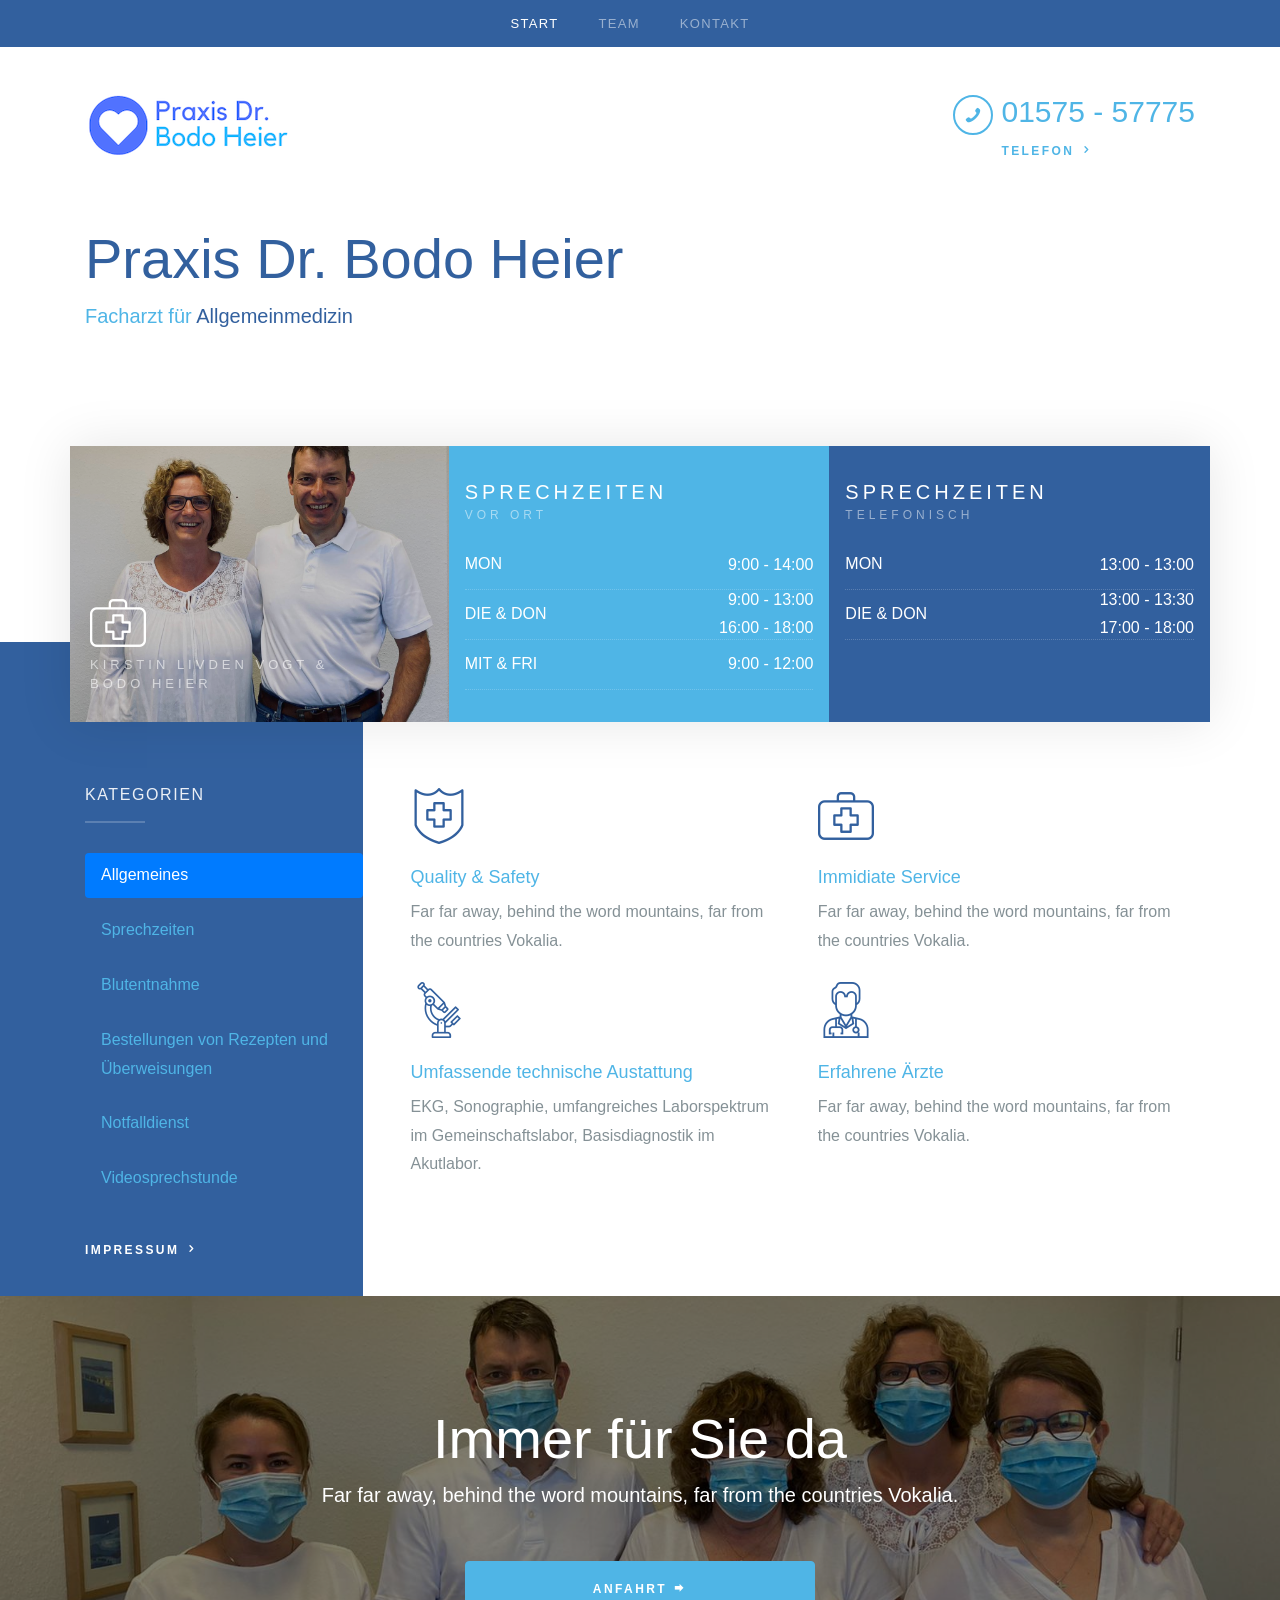
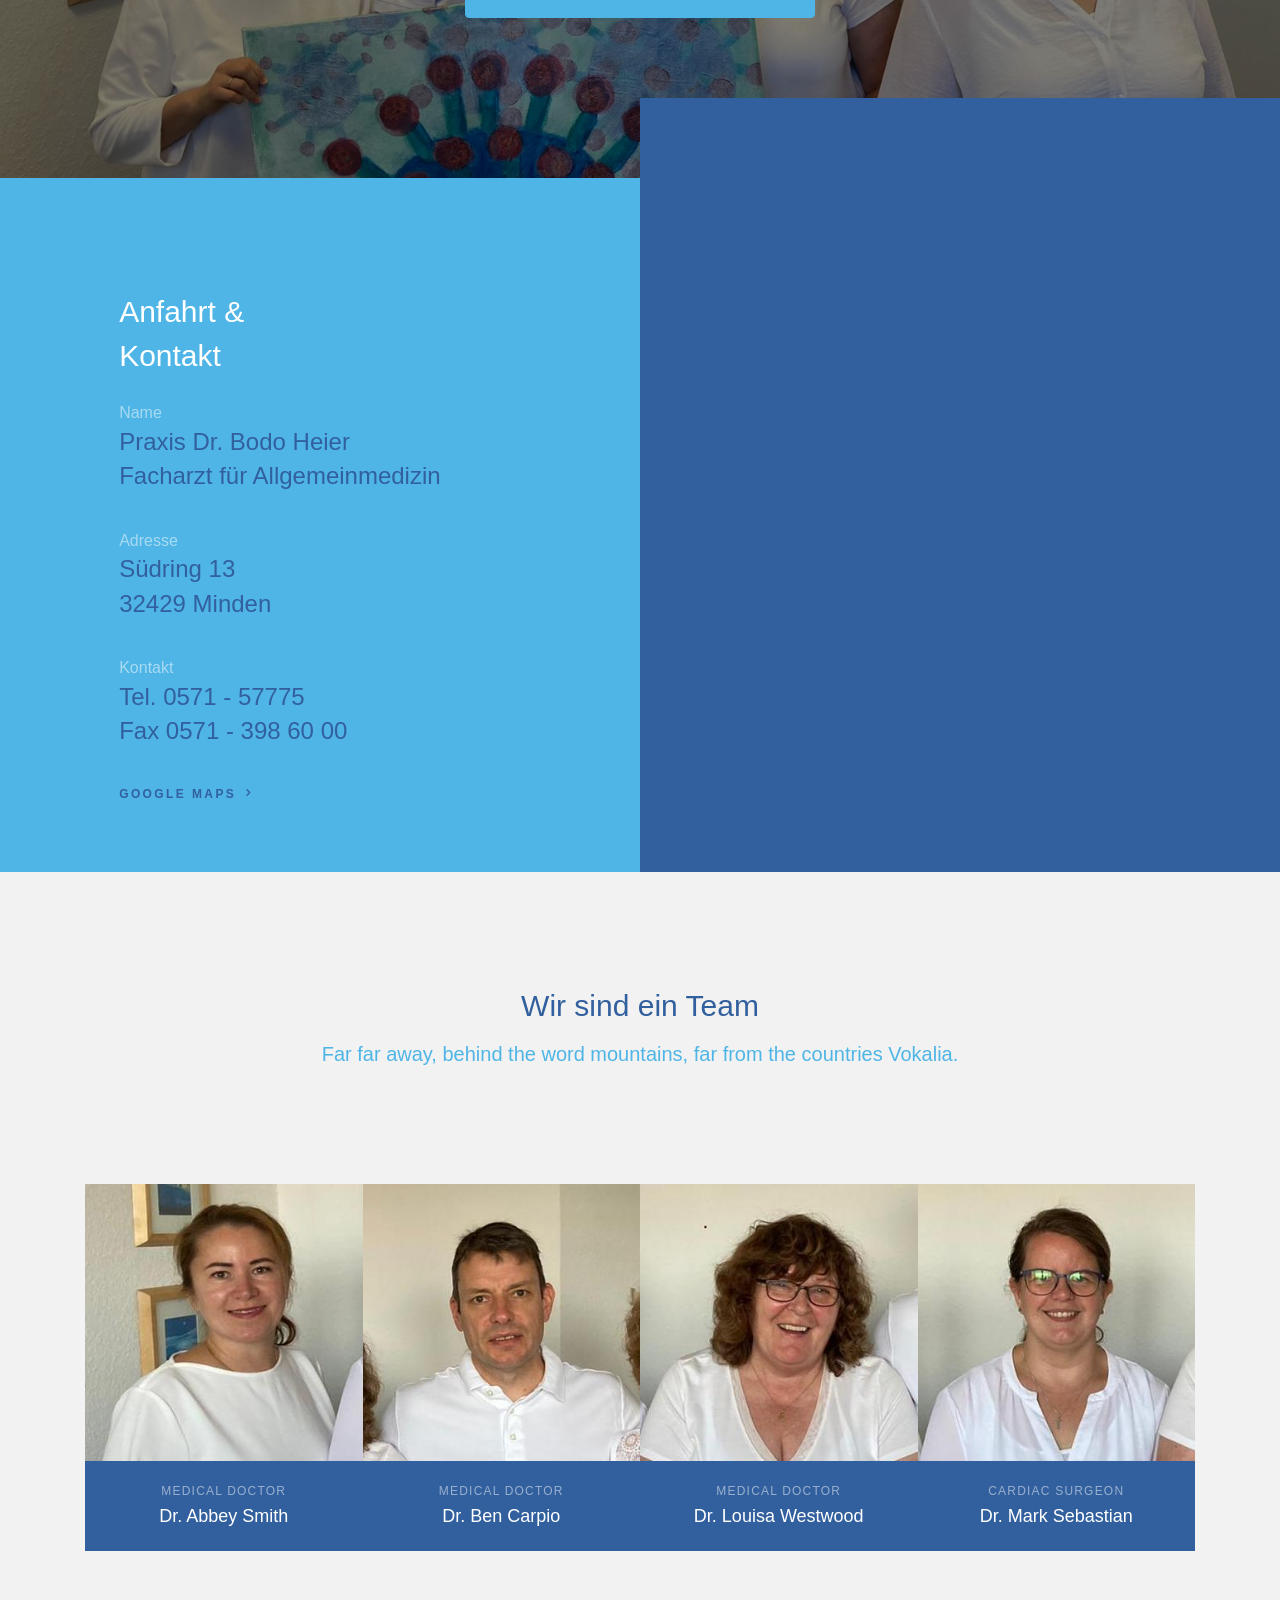
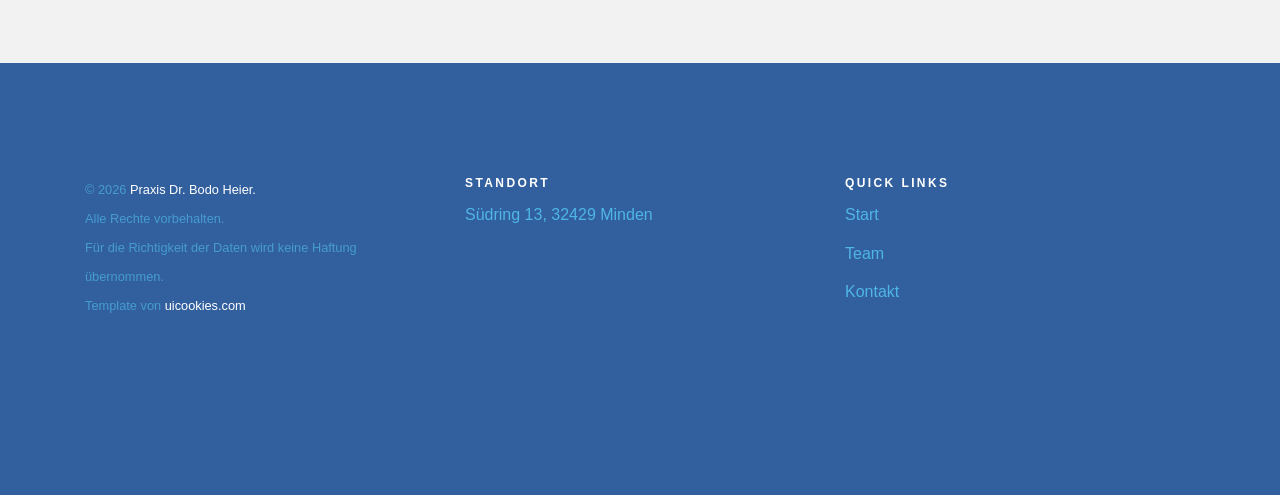
==== index.html @ 4fc1a625 "Initial Commit still not perfect but working on it ;)" ====
<!DOCTYPE html>
<html lang="en">

<head>
	<title>Praxis Dr. Heier</title>
	<meta charset="utf-8">
	<meta name="viewport" content="width=device-width, initial-scale=1, shrink-to-fit=no">
	<meta name="description" content="Free HTML5 Website Template by uicookies.com" />
	<meta name="keywords"
		content="free bootstrap 4, free bootstrap 4 template, free website templates, free html5, free template, free website template, html5, css3, mobile first, responsive" />
	<meta name="author" content="uicookies.com" />

	<link href="https://fonts.googleapis.com/css?family=Work+Sans" rel="stylesheet">

	<link rel="stylesheet" href="css/bootstrap.min.css">
	<link rel="stylesheet" href="css/open-iconic-bootstrap.min.css">

	<link rel="stylesheet" href="css/owl.carousel.min.css">
	<link rel="stylesheet" href="css/owl.theme.default.min.css">

	<link rel="stylesheet" href="css/icomoon.css">
	<link rel="stylesheet" href="css/flaticon.css">
	<link rel="stylesheet" href="css/animate.css">
	<link rel="stylesheet" href="css/bootstrap-datepicker.css">
	<link rel="stylesheet" href="css/style.css">

</head>

<body>
	<div id="news-alert" class="alert alert-warning text-center mb-0" style="display: none;"
							role="alert">
							<strong>Neuigkeiten: </strong>
							<span id="news"></span>
						</div>
	<nav class="navbar navbar-expand-lg navbar-dark bg-dark probootstrap-navbar-dark">
	<div class="container">
			<button class="navbar-toggler" type="button" data-toggle="collapse" data-target="#probootstrap-nav"
				aria-controls="probootstrap-nav" aria-expanded="false" aria-label="Toggle navigation">
				<span class="navbar-toggler-icon"></span>
			</button>

			<div class="collapse navbar-collapse" id="probootstrap-nav">
				<ul class="navbar-nav mx-auto">
					<li class="nav-item active"><a href="#top" class="nav-link pl-0">Start</a></li>
					<li class="nav-item"><a href="#team" class="nav-link">Team</a></li>
					<li class="nav-item"><a href="#anfahrt" class="nav-link">Kontakt</a></li>
				</ul>
			</div>
		</div>
	</nav>
	<!-- END nav -->
	<header role="banner" class="probootstrap-header py-5">
		<div class="container">
			<div class="row">
				<div class="col-md-3 mb-4">
					<a href="index.html" class="mr-auto"><img src="images/logo.png" width="212"
							class="hires" alt="Free Template by uiCookies"></a>
				</div>
				<div class="col-md-9">
					<div class="float-md-right float-none">
						<div class="probootstrap-contact-phone d-flex align-items-top mb-3 float-left">
							<span class="icon mr-2"><i class="icon-phone"></i></span>
							<span class="probootstrap-text"> 01575 - 57775 <small class="d-block"><a href="tel:01575-57775"
										class="arrow-link">Telefon <i
											class="icon-chevron-right"></i></a></small></span>
						</div>
					</div>
				</div>
			</div>
		</div>
	</header>

	<section class="mb-5">
		<div class="container">
			<div class="row">
				<div class="col-md-7 mb-5">
					<h1 class="display-4">Praxis Dr. Bodo Heier</h1>
					<p class="lead text-secondary">Facharzt für <a href="#">Allgemeinmedizin</a></p>
				</div>
			</div>
		</div>
	</section>

	<section class="probootstrap-features-1">
		<div class="container">
			<div class="row">
				<div class="col-md probootstrap-feature-item" style="background-image: url(images/img_1.jpeg);">
					<div class="probootstrap-feature-item-text">
						<span class="icon"><i class="flaticon-first-aid-kit display-4"></i></span>
						<h2><span>Kirstin Livden Vogt & <br> Bodo Heier</span></h2>
					</div>
				</div>
				<div class="col-md probootstrap-opening">
					<h2 class="text-uppercase mb-3">Sprechzeiten<span>Vor Ort</span></h2>
					<ul class="list-unstyled probootstrap-schedule">
						<li>Mon <span>9:00 - 14:00</span></li>
						<li>Die & Don <span class="text-right">9:00 - 13:00<br>16:00 - 18:00</span></li>
						<li>Mit & Fri <span>9:00 - 12:00</span></li>
					</ul>
				</div>
				<div class="col-md probootstrap-opening bg-primary">
					<h2 class="text-uppercase mb-3">Sprechzeiten<span>Telefonisch</span></h2>
					<ul class="list-unstyled probootstrap-schedule">
						<li>Mon <span>13:00 - 13:00</span></li>
						<li>Die & Don <span>13:00 - 13:30<br>17:00 - 18:00</span></li>
					</ul>
				</div>
			</div>
		</div>
	</section>

	<section class="probootstrap-services">
		<div class="container">
			<div class="row no-gutters">
				<div class="col-md-3 probootstrap-aside-stretch-left">
					<div class="mb-3 nav nav-pills" id="nav-tab" role="tablist">
						<h2 class="h6">Kategorien</h2>
						<ul class="list-unstyled probootstrap-light mb-4">
							<li class="nav-item"><a class="nav-link active" id="allgemeines-tab" data-toggle="tab"
									href="#allgemeines" role="tab" aria-controls="allgemeines"
									aria-selected="true">Allgemeines</a></li>
							<li class="nav-item"><a class="nav-link" id="sprechzeiten-tab" data-toggle="tab"
									href="#sprechzeiten" role="tab" aria-controls="sprechzeiten"
									aria-selected="false">Sprechzeiten</a></li>
							<li class="nav-item"><a class="nav-link" id="blutentnahme-tab" data-toggle="tab"
									href="#blutentnahme" role="tab" aria-controls="blutentnahme"
									aria-selected="false">Blutentnahme</a></li>
							<li class="nav-item"><a class="nav-link" id="bestellungen-tab" data-toggle="tab"
									href="#bestellungen" role="tab" aria-controls="bestellungen"
									aria-selected="false">Bestellungen von Rezepten und
									Überweisungen</a></li>
							<li class="nav-item"><a class="nav-link" id="notfalldienst-tab" data-toggle="tab"
									href="#notfalldienst" role="tab" aria-controls="notfalldienst"
									aria-selected="false">Notfalldienst</a></li>
							<li class="nav-item"><a class="nav-link" id="videosprechstunde-tab" data-toggle="tab"
									href="#videosprechstunde" role="tab" aria-controls="videosprechstunde"
									aria-selected="false">Videosprechstunde</a></li>
						</ul>
						<p><a id="impressum-tab" data-toggle="tab" href="#impressum" role="tab"
								aria-controls="impressum" aria-selected="false" class="arrow-link text-white">Impressum
								<i class="icon-chevron-right"></i></a></p>
					</div>
				</div>
				<div class="col-md-9 pl-md-5 pl-0" class="tab-content" id="nav-tabContent">
					<div class="tab-pane fade show active" id="allgemeines" role="tabpanel"
						aria-labelledby="allgemeines-tab">


						<div class="row mb-5">

							<div class="col-lg-6 col-md-6">
								<div class="media d-block mb-4 text-left probootstrap-media">
									<div class="probootstrap-icon mb-3"><span
											class="flaticon-shield-with-cross display-4"></span></div>
									<div class="media-body">
										<h3 class="h5 mt-0 text-secondary">Quality &amp; Safety</h3>
										<p>Far far away, behind the word mountains, far from the countries Vokalia.</p>
									</div>
								</div>
							</div>
							<div class="col-lg-6 col-md-6">
								<div class="media d-block mb-4 text-left probootstrap-media">
									<div class="probootstrap-icon mb-3"><span
											class="flaticon-first-aid-kit display-4"></span></div>
									<div class="media-body">
										<h3 class="h5 mt-0 text-secondary">Immidiate Service</h3>
										<p>Far far away, behind the word mountains, far from the countries Vokalia.</p>
									</div>
								</div>
							</div>

							<div class="col-lg-6 col-md-6">
								<div class="media d-block mb-4 text-left probootstrap-media">
									<div class="probootstrap-icon mb-3"><span
											class="flaticon-microscope display-4"></span></div>
									<div class="media-body">
										<h3 class="h5 mt-0 text-secondary">Umfassende technische Austattung</h3>
										<p>
											EKG, Sonographie, umfangreiches Laborspektrum im Gemeinschaftslabor,
											Basisdiagnostik im Akutlabor.</p>
									</div>
								</div>
							</div>
							<div class="col-lg-6 col-md-6">
								<div class="media d-block mb-4 text-left probootstrap-media">
									<div class="probootstrap-icon mb-3"><span class="flaticon-doctor display-4"></span>
									</div>
									<div class="media-body">
										<h3 class="h5 mt-0 text-secondary">Erfahrene Ärzte</h3>
										<p>Far far away, behind the word mountains, far from the countries Vokalia.</p>
									</div>
								</div>
							</div>
						</div>
					</div>
					<div class="tab-pane fade" id="sprechzeiten" role="tabpanel" aria-labelledby="sprechzeiten-tab">
						<div class="row mb-5">
							<div class="col-12">
								<h2>Sprechzeiten</h2>
								<p>Wir sind bemüht, die Wartezeiten möglichst gering zu halten und brauchen dabei Ihre
									Mithilfe.
									Bitte lassen Sie sich möglichst immer einen Termin geben. Wir bemühen uns, je nach
									Dringlichkeit,
									innerhalb von 2 Wochen einen Termin zu ermöglichen.
								</p>
								<p>
									Montag Nachmittag ist <b> keine </b> Sprechstunde. Nur in <b> dringenden Notfällen
									</b> sind wir bis 18:00
									Uhr unter Tel. 0170-98 34 291 zu erreichen. <br>

									Dienstag und Donnerstag von 13.30-16:00 Mittagspause. Nur in <b> dringenden
										Notfällen </b> sind wir unter
									Tel. 0170-98 34 291 zu erreichen.

								</p>
								<h3>Telefonische Sprechzeiten</h3>
								<p>
									In diesen Zeiten steht Dr. Heier Ihnen für ein kurzes Telefonat zur Verfügung.
								</p>
								<table class="table table-borderless table-responsive">
									<thead>
										<tr>
											<th scope="col" class="border-right d-none d-md-table-cell">Zeiten</th>
											<th scope="col">Montag</th>
											<th scope="col">Dienstag</th>
											<th scope="col">Mittwoch</th>
											<th scope="col">Donnerstag</th>
											<th scope="col">Freitag</th>
										</tr>
									</thead>
									<tbody>
										<tr>
											<th scope="row" class="border-right d-none d-md-table-cell">Mittag</th>
											<td>13:00 – 13:30</td>
											<td>13:00 – 13:30</td>
											<td> – </td>
											<td>13:00 – 13:30</td>
											<td> – </td>
										</tr>
										<tr>
											<th scope="row" class="border-right d-none d-md-table-cell">Abend</th>
											<td> – </td>
											<td>17:00 – 18:00</td>
											<td> – </td>
											<td>17:00 – 18:00</td>
											<td> – </td>
										</tr>
									</tbody>
								</table>
							</div>

						</div>
					</div>

					<div class="tab-pane fade" id="blutentnahme" role="tabpanel" aria-labelledby="blutentnahme-tab">
						<div class="row mb-5">
							<div class="col-12">
								<h2>Blutentnahme</h2>
								<p>Blutentnahmezeiten sind täglich von 7:30 bis 8:30 Uhr.
									<br> <br>
									Abfrage von Laborergebnissen: Montag, Dienstag und Donnerstag zwischen 13:00 und
									13:30 Uhr.

								</p>

							</div>

						</div>
					</div>

					<div class="tab-pane fade" id="bestellungen" role="tabpanel" aria-labelledby="bestellungen-tab">
						<div class="row mb-5">
							<div class="col-12">
								<h2>Bestellungen von Rezepten und Überweisungen</h2>
								<p>Rezepte und Überweisungen bitte zwischen 8:30 und 11:00 Uhr bestellen. <br> <br>
									Abholung
									von Bestellungen täglich von 11:00 bis 13:00 Uhr, Dienstags und Donnerstags
									zusätzlich von 16:00 bis 18:00 Uhr.
								</p>
							</div>

						</div>
					</div>

					<div class="tab-pane fade" id="notfalldienst" role="tabpanel" aria-labelledby="notfalldienst-tab">
						<div class="row mb-5">
							<div class="col-12">
								<h2>Notfalldienst</h2>

								<table class="table table-borderless col-12 mx-auto">
									<tbody class="text-left text-muted">
										<tr>
											<td class="text-right">Montag</td>
											<td class="border-left">ab 18.00 Uhr bis Dienstag 8.00 Uhr</td>
										</tr>
										<tr>
											<td class="text-right">Dienstag</td>
											<td class="border-left">ab 18.00 Uhr bis Mittwoch 8.00 Uhr</td>
										</tr>
										<tr>
											<td class="text-right">Mittwoch</td>
											<td class="border-left">ab 13.00 Uhr bis Donnerstag 8.00 Uhr</td>
										</tr>
										<tr>
											<td class="text-right">Donnerstag</td>
											<td class="border-left">ab 18.00 Uhr bis Freitag 8.00 Uhr</td>
										</tr>
										<tr>
											<td class="text-right">Freitag</td>
											<td class="border-left">ab 13.00 Uhr bis Montag 8.00 Uhr</td>
										</tr>
									</tbody>
								</table>
								<p>

									<b>Wenden sie sich bitte in Notfällen an den ärztlichen Notfalldienst unter der
										Nummer:
										<br>
										116 117
									</b>
								</p>
								<h3>Kassenärztlicher Notfalldienst</h3>
								<p>
									Johannes-Wesling-Klinikum <br>
									Mo, Di, Do von 18.00 bis 22.00 Uhr <br>
									Mi, Fr von 13.00 bis 22.00 Uhr <br>
									Sa, So und an Feiertagen von 08.00 bis 22.00 Uhr <br>
									Hausbesuche unter Tel. 116 117

								</p>
							</div>

						</div>
					</div>

					<div class="tab-pane fade" id="videosprechstunde" role="tabpanel"
						aria-labelledby="videosprechstunde-tab">
						<div class="row mb-5">
							<div class="col-12">
								<h2>Videosprechstunde</h2>
								<p>Wir bieten für unsere Patienten eine Videosprechstunde. Bitte sprechen sie uns dazu
									bei Interesse an.
								</p>
							</div>

						</div>
					</div>

					<div class="tab-pane fade" id="impressum" role="tabpanel" aria-labelledby="impressum-tab">
						<div class="row mb-5">
							<div class="col-12">
								<h2>Videosprechstunde</h2>
								<p>
									<p
										style='margin-right:0in;margin-left:0in;font-size:16px;font-family:"Times New Roman",serif;margin:0in;'>
										<strong><u><span
													style='font-size:15px;font-family:"Arial",sans-serif;color:black;'>Impressum</span></u></strong>
									</p>
									<p
										style='margin-right:0in;margin-left:0in;font-size:16px;font-family:"Times New Roman",serif;margin:0in;background:white;'>
										<span style='font-size:15px;font-family:"Arial",sans-serif;color:black;'><br>
											<strong><span style='font-family:"Arial",sans-serif;'>Inhaltlich
													verantwortlich gem&auml;&szlig; &sect;6 MDStV:</span></strong><br>
											Dr. med. Bodo Heier <br> S&uuml;dring 13<br> 32429 Minden<br> <img
												src="[data-uri]"
												alt="image" width="8"><br> <strong><span
													style='font-family:"Arial",sans-serif;'>Zust&auml;ndige
													Kammer:</span></strong><br> &Auml;rztekammer Nordrhein<br> <img
												src="[data-uri]"
												alt="image" width="8"><strong><br>&nbsp;</strong><img
												src="[data-uri]"
												alt="image" width="8"><br> <strong><span
													style='font-family:"Arial",sans-serif;'>Berufsrechtliche
													Regelungen:</span></strong><br> <a
												href="http://www.aekno.de/page.asp?pageID=57"
												target="_blank"><strong><span
														style="color:#4C3C2D;">Berufsordnung</span></strong></a><br>
											<strong>Haftungsausschluss</strong></span>
									</p>
									<p
										style='margin-right:0in;margin-left:0in;font-size:16px;font-family:"Times New Roman",serif;margin:0in;background:white;'>
										<span
											style='font-size:15px;font-family:"Arial",sans-serif;color:black;'>&nbsp;</span>
									</p>
									<p
										style='margin-right:0in;margin-left:0in;font-size:16px;font-family:"Times New Roman",serif;margin:0in;background:white;'>
										<strong><span
												style='font-size:15px;font-family:"Arial",sans-serif;color:black;'>Inhalt
												des Onlineangebotes</span></strong><strong><span
												style='font-size:15px;font-family:"Arial",sans-serif;color:black;'><br>&nbsp;</span></strong><span
											style='font-size:15px;font-family:"Arial",sans-serif;color:black;'>Die
											Facharztpraxis Dr. med. Bodo Heier &uuml;bernimmt keinerlei Gew&auml;hr
											f&uuml;r die Aktualit&auml;t, Richtigkeit, Vollst&auml;ndigkeit oder
											Qualit&auml;t der bereitgestellten Informationen. Haftungsanspr&uuml;che
											gegen die Praxis Dr. Heier, die sich auf Sch&auml;den materieller oder
											ideeller Art beziehen, welche durch die Nutzung oder Nichtnutzung der
											dargebotenen Informationen bzw. durch die Nutzung fehlerhafter oder
											unvollst&auml;ndiger Informationen verursacht wurde, sind grunds&auml;tzlich
											ausgeschlossen.</span></p>
									<p
										style='margin-right:0in;margin-left:0in;font-size:16px;font-family:"Times New Roman",serif;margin:0in;background:white;'>
										<strong><span
												style='font-size:15px;font-family:"Arial",sans-serif;color:black;'>Verweise
												und Links</span></strong><span
											style='font-size:15px;font-family:"Arial",sans-serif;color:black;'><br>&nbsp;Sofern auf Verweisziele
											(&quot;Links&quot;) direkt oder indirekt verwiesen wird, die au&szlig;erhalb
											des Verantwortungsbereiches der Praxis Dr. Heier liegen, haftet die Praxis
											Dr. Heier nur dann, wenn sie von den Inhalten Kenntnis hat und es technisch
											m&ouml;glich oder zumutbar w&auml;re, die Nutzung im Falle rechtswidriger
											Inhalte zu verhindern. F&uuml;r dar&uuml;ber hinausgehende Inhalte und
											insbesondere f&uuml;r Sch&auml;den, die aus der Nutzung oder Nichtnutzung
											der so dargebotenen Informationen entstehen, haftet allein der Anbieter
											dieser Seiten, nicht derjenige, der &uuml;ber Links auf die jeweilige
											Ver&ouml;ffentlichung lediglich verweist.</span></p>
									<p
										style='margin-right:0in;margin-left:0in;font-size:16px;font-family:"Times New Roman",serif;margin:0in;background:white;'>
										<strong><span
												style='font-size:15px;font-family:"Arial",sans-serif;color:black;'>Urheberrecht
												und Recht am eigenen Bild</span></strong><span
											style='font-size:15px;font-family:"Arial",sans-serif;color:black;'><br>&nbsp;Die Praxis Dr. Heier ist bestrebt, in
											allen Publikationen die Urheberrechte der verwendeten Grafiken und Texte zu
											beachten, von Praxis Dr. Heier selbst erstellte Grafiken und Texte zu nutzen
											oder auf lizenzfreie Grafiken und Texte zur&uuml;ckzugreifen. Das Copyright
											f&uuml;r ver&ouml;ffentlichte, von uns selbst erstellte Objekte bleibt
											allein beim Autor der Seiten. Eine Vervielf&auml;ltigung oder Verwendung
											solcher Grafiken oder Texte in anderen elektronischen oder gedruckten
											Publikationen ist ohne unsere ausdr&uuml;ckliche Zustimmung nicht
											gestattet.</span></p>
									<p
										style='margin-right:0in;margin-left:0in;font-size:16px;font-family:"Times New Roman",serif;margin:0in;background:white;'>
										<strong><span
												style='font-size:15px;font-family:"Arial",sans-serif;color:black;'>Rechtswirksamkeit
												des Haftungsausschlusses</span></strong><span
											style='font-size:15px;font-family:"Arial",sans-serif;color:black;'><br> <img
												src="[data-uri]"
												alt="image" width="8"><br>&nbsp;Dieser Haftungsausschluss ist als Teil
											des Internetangebotes zu betrachten, von dem aus auf diese Seite verwiesen
											wurde. Sofern Teile oder einzelne Formulierungen dieses Textes der geltenden
											Rechtslage nicht, nicht mehr oder nicht vollst&auml;ndig entsprechen
											sollten, bleiben die &uuml;brigen Teile des Dokumentes in ihrem Inhalt und
											ihrer G&uuml;ltigkeit davon unber&uuml;hrt.</span></p>
									<p
										style='margin-right:0in;margin-left:0in;font-size:16px;font-family:"Times New Roman",serif;margin:0in;background:white;'>
										<strong><span
												style='font-size:15px;font-family:"Arial",sans-serif;color:black;'>Datenschutz</span></strong><span
											style='font-size:15px;font-family:"Arial",sans-serif;color:black;'><br> <img
												src="[data-uri]"
												alt="image" width="8"><br>&nbsp;Sofern innerhalb des Internetangebotes
											die M&ouml;glichkeit zur Eingabe pers&ouml;nlicher oder gesch&auml;ftlicher
											Daten besteht, so erfolgt die Preisgabe dieser Daten seitens des Nutzers auf
											ausdr&uuml;cklich freiwilliger Basis.</span></p>
									<p
										style='margin-right:0in;margin-left:0in;font-size:16px;font-family:"Times New Roman",serif;margin:0in;background:white;'>
										<span
											style='font-size:15px;font-family:"Arial",sans-serif;color:black;'>&nbsp;</span>
									</p>
									<p
										style='margin-right:0in;margin-left:0in;font-size:16px;font-family:"Times New Roman",serif;margin:0in;background:white;'>
										<span
											style='font-size:15px;font-family:"Arial",sans-serif;color:black;'>&nbsp;</span>
									</p>
									<p
										style='margin-right:0in;margin-left:0in;font-size:16px;font-family:"Times New Roman",serif;margin:0in;background:white;'>
										<strong><u><span
													style='font-family:"Arial",sans-serif;color:black;'>Datenschutz</span></u></strong>
									</p>
									<p
										style='margin-right:0in;margin-left:0in;font-size:16px;font-family:"Times New Roman",serif;margin:0in;background:white;'>
										<span style='font-size:15px;font-family:"Arial",sans-serif;color:black;'>Hier
											m&uuml;sste noch ein ausf&uuml;hrlicher Text zum Datenschutz &ndash; kommt
											noch &hellip;..</span></p>
								</p>
							</div>

						</div>
					</div>
				</div>
			</div>
		</div>
	</section>
	<section class="probootstrap-section overlay bg-image" style="background-image: url(images/bg_1.jpeg)">
		<div class="container">
			<div class="row">
				<div class="col-md-12 text-center">
					<h2 class="text-white display-4">Immer für Sie da</h2>
					<p class="text-white mb-5 lead">Far far away, behind the word mountains, far from the countries
						Vokalia.</p>
					<div class="row justify-content-center mb-5">
						<div class="col-md-4"><a href="#anfahrt" class="btn btn-secondary btn-block">Anfahrt <span
									class="icon-arrow-right"></span></a></div>
					</div>
				</div>
			</div>
		</div>
	</section>



	<section class="probootstrap-blog-appointment" id="anfahrt">
		<div class="container-fluid">
			<div class="row no-gutters">
				<div class="col-md-1">

				</div>
				<div class="col-md-5 pr-md-5 pr-0 pt-md-5 pt-0 pb-md-5 pb-0">
					<h2 class="h1 mb-4 text-white">Anfahrt & <br> Kontakt</h2>
					<ul class="probootstrap-blog-list list-unstyled">
						<li>
							<h2><span class="date">Name</span><a href="#">Praxis Dr. Bodo Heier <br> Facharzt für
									Allgemeinmedizin
									<br><br></a><span class="date">Adresse</span><a href="#">Südring 13 <br> 32429
									Minden
									<br><br></a><span class="date">Kontakt</span><a href="#"> Tel. 0571 - 57775 <br> Fax
									0571 - 398 60
									00</a></h2>
						</li>
					</ul>
					<p><a href="#" class="arrow-link">Google Maps <i class="icon-chevron-right"></i></a></p>
				</div>
				<div class="col-md-6 probootstrap-aside-stretch-right">
					<iframe
						src="https://www.google.com/maps/embed?pb=!1m18!1m12!1m3!1d2441.397034377203!2d8.87120725211597!3d52.27249357966892!2m3!1f0!2f0!3f0!3m2!1i1024!2i768!4f13.1!3m3!1m2!1s0x47ba73913ad44c3b%3A0x1dc1392fa4669295!2sHerr%20Dr.%20med.%20Bodo%20Heier!5e0!3m2!1sde!2sus!4v1610801755433!5m2!1sde!2sus"
						width="100%" height="100%" frameborder="0" style="border:0;" allowfullscreen=""
						aria-hidden="false" tabindex="0"></iframe>
				</div>
			</div>
		</div>
	</section>

	<section class="probootstrap-section bg-light" id="team">
		<div class="container">
			<div class="row mb-5">
				<div class="col-md-12 text-center">
					<h2 class="h1">Wir sind ein Team</h2>
					<p class="lead text-secondary">Far far away, behind the word mountains, far from the countries
						Vokalia.</p>
					<div class="row justify-content-center mb-5">
					</div>
				</div>
			</div>
			<div class="row no-gutters">
				<div class="col-lg-3 col-md-3 col-sm-6 col-6 prbootstrap-team">
					<img src="images/person_1.jpeg" alt="Free Template by uicookies.com" class="img-fluid">
					<div class="probootstrap-person-text">
						<span class="title">Medical Doctor</span>
						<span class="name">Dr. Abbey Smith</span>
					</div>
				</div>
				<div class="col-lg-3 col-md-3 col-sm-6 col-6 prbootstrap-team">
					<img src="images/person_4.jpeg" alt="Free Template by uicookies.com" class="img-fluid">
					<div class="probootstrap-person-text">
						<span class="title">Medical Doctor</span>
						<span class="name">Dr. Ben Carpio</span>
					</div>
				</div>
				<div class="col-lg-3 col-md-3 col-sm-6 col-6 prbootstrap-team">
					<img src="images/person_3.jpeg" alt="Free Template by uicookies.com" class="img-fluid">
					<div class="probootstrap-person-text">
						<span class="title">Medical Doctor</span>
						<span class="name">Dr. Louisa Westwood</span>
					</div>
				</div>
				<div class="col-lg-3 col-md-3 col-sm-6 col-6 prbootstrap-team">
					<img src="images/person_2.jpeg" alt="Free Template by uicookies.com" class="img-fluid">
					<div class="probootstrap-person-text">
						<span class="title">Cardiac Surgeon</span>
						<span class="name">Dr. Mark Sebastian</span>
					</div>
				</div>
			</div>
		</div>
	</section>

	<footer class="probootstrap-footer">
		<div class="container">
			<div class="row mb-5">
				<div class="col-md-4">
					<div class="row probootstrap-copyright">
						<div class="col-md-12">
							<p><small>&copy; <script>
										document.write(new Date().getFullYear())
									</script> <a href="#">Praxis Dr. Bodo Heier.</a> <br> Alle Rechte vorbehalten. <br>
									Für die Richtigkeit der Daten wird keine Haftung übernommen. <br> Template von
									<a href="https://uicookies.com/" target="_blank">uicookies.com</a> </small></p>
						</div>
					</div>
				</div>
				<div class="col-md-4">
					<h3 class="heading">Standort</h3>
					<p class="mb-5">Südring 13, 32429 Minden</p>
				</div>
				<div class="col-md-4">
					<h3 class="heading">Quick Links</h3>
					<ul class="list-unstyled probootstrap-footer-links">
						<li><a href="#top">Start</a></li>
						<li><a href="#team">Team</a></li>
						<li><a href="#anfahrt">Kontakt</a></li>
					</ul>
				</div>
			</div>
			<!-- END row -->

		</div>
	</footer>

	<!-- loader -->
	<div id="probootstrap-loader" class="show fullscreen"><svg class="circular" width="48px" height="48px">
			<circle class="path-bg" cx="24" cy="24" r="22" fill="none" stroke-width="4" stroke="#eeeeee" />
			<circle class="path" cx="24" cy="24" r="22" fill="none" stroke-width="4" stroke-miterlimit="10"
				stroke="#32609e" /></svg></div>


	<script src="js/jquery-3.2.1.min.js"></script>
	<script src="js/popper.min.js"></script>
	<script src="js/bootstrap.min.js"></script>
	<script src="js/owl.carousel.min.js"></script>
	<script src="js/jquery.waypoints.min.js"></script>
	<script src="js/bootstrap-datepicker.js"></script>
	<script src="js/jquery.animateNumber.min.js"></script>

	<script src="js/main.js"></script>

</body>

</html>
---- css/icomoon.css ----
@font-face {
  font-family: 'icomoon';
  src:  url('../fonts/icomoon/icomoon.eot?lir4dr');
  src:  url('../fonts/icomoon/icomoon.eot?lir4dr#iefix') format('embedded-opentype'),
    url('../fonts/icomoon/icomoon.ttf?lir4dr') format('truetype'),
    url('../fonts/icomoon/icomoon.woff?lir4dr') format('woff'),
    url('../fonts/icomoon/icomoon.svg?lir4dr#icomoon') format('svg');
  font-weight: normal;
  font-style: normal;
}

[class^="icon-"], [class*=" icon-"] {
  /* use !important to prevent issues with browser extensions that change fonts */
  font-family: 'icomoon' !important;
  speak: none;
  font-style: normal;
  font-weight: normal;
  font-variant: normal;
  text-transform: none;
  line-height: 1;

  /* Better Font Rendering =========== */
  -webkit-font-smoothing: antialiased;
  -moz-osx-font-smoothing: grayscale;
}

.icon-add-to-list:before {
  content: "\e900";
}
.icon-arrow-bold-down:before {
  content: "\e901";
}
.icon-arrow-bold-left:before {
  content: "\e902";
}
.icon-arrow-bold-right:before {
  content: "\e903";
}
.icon-arrow-bold-up:before {
  content: "\e904";
}
.icon-arrow-down:before {
  content: "\e905";
}
.icon-arrow-left:before {
  content: "\e906";
}
.icon-arrow-long-down:before {
  content: "\e907";
}
.icon-arrow-long-left:before {
  content: "\e908";
}
.icon-arrow-long-right:before {
  content: "\e909";
}
.icon-arrow-long-up:before {
  content: "\e90a";
}
.icon-arrow-right:before {
  content: "\e90b";
}
.icon-arrow-up:before {
  content: "\e90c";
}
.icon-arrow-with-circle-down:before {
  content: "\e90d";
}
.icon-arrow-with-circle-left:before {
  content: "\e90e";
}
.icon-arrow-with-circle-right:before {
  content: "\e90f";
}
.icon-arrow-with-circle-up:before {
  content: "\e910";
}
.icon-bug:before {
  content: "\e911";
}
.icon-chevron-down:before {
  content: "\e912";
}
.icon-chevron-left:before {
  content: "\e913";
}
.icon-chevron-right:before {
  content: "\e914";
}
.icon-chevron-small-down:before {
  content: "\e915";
}
.icon-chevron-small-left:before {
  content: "\e916";
}
.icon-chevron-small-right:before {
  content: "\e917";
}
.icon-chevron-small-up:before {
  content: "\e918";
}
.icon-chevron-thin-down:before {
  content: "\e919";
}
.icon-chevron-thin-left:before {
  content: "\e91a";
}
.icon-chevron-thin-right:before {
  content: "\e91b";
}
.icon-chevron-thin-up:before {
  content: "\e91c";
}
.icon-chevron-up:before {
  content: "\e91d";
}
.icon-chevron-with-circle-down:before {
  content: "\e91e";
}
.icon-chevron-with-circle-left:before {
  content: "\e91f";
}
.icon-chevron-with-circle-right:before {
  content: "\e920";
}
.icon-chevron-with-circle-up:before {
  content: "\e921";
}
.icon-classic-computer:before {
  content: "\e922";
}
.icon-controller-fast-backward:before {
  content: "\e923";
}
.icon-creative-commons-attribution:before {
  content: "\e924";
}
.icon-creative-commons-noderivs:before {
  content: "\e925";
}
.icon-creative-commons-noncommercial-eu:before {
  content: "\e926";
}
.icon-creative-commons-noncommercial-us:before {
  content: "\e927";
}
.icon-creative-commons-public-domain:before {
  content: "\e928";
}
.icon-creative-commons-remix:before {
  content: "\e929";
}
.icon-creative-commons-share:before {
  content: "\e92a";
}
.icon-creative-commons-sharealike:before {
  content: "\e92b";
}
.icon-creative-commons:before {
  content: "\e92c";
}
.icon-crop:before {
  content: "\e92d";
}
.icon-document-landscape:before {
  content: "\e92e";
}
.icon-dot-single:before {
  content: "\e92f";
}
.icon-dots-three-horizontal:before {
  content: "\e930";
}
.icon-dots-three-vertical:before {
  content: "\e931";
}
.icon-dots-two-horizontal:before {
  content: "\e932";
}
.icon-dots-two-vertical:before {
  content: "\e933";
}
.icon-eye-with-line:before {
  content: "\e934";
}
.icon-fingerprint:before {
  content: "\e935";
}
.icon-flower:before {
  content: "\e936";
}
.icon-merge:before {
  content: "\e937";
}
.icon-mouse-pointer:before {
  content: "\e938";
}
.icon-newsletter:before {
  content: "\e939";
}
.icon-notifications-off:before {
  content: "\e93a";
}
.icon-remove-user:before {
  content: "\e93b";
}
.icon-select-arrows:before {
  content: "\e93c";
}
.icon-tablet-mobile-combo:before {
  content: "\e93d";
}
.icon-triangle-down:before {
  content: "\e93e";
}
.icon-triangle-left:before {
  content: "\e93f";
}
.icon-triangle-right:before {
  content: "\e940";
}
.icon-triangle-up:before {
  content: "\e941";
}
.icon-video-camera:before {
  content: "\e942";
}
.icon-warning:before {
  content: "\e943";
}
.icon-add-user:before {
  content: "\e944";
}
.icon-address:before {
  content: "\e945";
}
.icon-adjust:before {
  content: "\e946";
}
.icon-air:before {
  content: "\e947";
}
.icon-aircraft-landing:before {
  content: "\e948";
}
.icon-aircraft-take-off:before {
  content: "\e949";
}
.icon-aircraft:before {
  content: "\e94a";
}
.icon-align-bottom:before {
  content: "\e94b";
}
.icon-align-horizontal-middle:before {
  content: "\e94c";
}
.icon-align-left:before {
  content: "\e94d";
}
.icon-align-right:before {
  content: "\e94e";
}
.icon-align-top:before {
  content: "\e94f";
}
.icon-align-vertical-middle:before {
  content: "\e950";
}
.icon-archive:before {
  content: "\e951";
}
.icon-area-graph:before {
  content: "\e952";
}
.icon-attachment:before {
  content: "\e953";
}
.icon-awareness-ribbon:before {
  content: "\e954";
}
.icon-back-in-time:before {
  content: "\e955";
}
.icon-back:before {
  content: "\e956";
}
.icon-bar-graph:before {
  content: "\e957";
}
.icon-battery:before {
  content: "\e958";
}
.icon-beamed-note:before {
  content: "\e959";
}
.icon-bell:before {
  content: "\e95a";
}
.icon-blackboard:before {
  content: "\e95b";
}
.icon-block:before {
  content: "\e95c";
}
.icon-book:before {
  content: "\e95d";
}
.icon-bookmark:before {
  content: "\e95e";
}
.icon-bookmarks:before {
  content: "\e95f";
}
.icon-bowl:before {
  content: "\e960";
}
.icon-box:before {
  content: "\e961";
}
.icon-briefcase:before {
  content: "\e962";
}
.icon-browser:before {
  content: "\e963";
}
.icon-brush:before {
  content: "\e964";
}
.icon-bucket:before {
  content: "\e965";
}
.icon-cake:before {
  content: "\e966";
}
.icon-calculator:before {
  content: "\e967";
}
.icon-calendar:before {
  content: "\e968";
}
.icon-camera:before {
  content: "\e969";
}
.icon-ccw:before {
  content: "\e96a";
}
.icon-chat:before {
  content: "\e96b";
}
.icon-check:before {
  content: "\e96c";
}
.icon-circle-with-cross:before {
  content: "\e96d";
}
.icon-circle-with-minus:before {
  content: "\e96e";
}
.icon-circle-with-plus:before {
  content: "\e96f";
}
.icon-circle:before {
  content: "\e970";
}
.icon-circular-graph:before {
  content: "\e971";
}
.icon-clapperboard:before {
  content: "\e972";
}
.icon-clipboard:before {
  content: "\e973";
}
.icon-clock:before {
  content: "\e974";
}
.icon-cloud:before {
  content: "\e975";
}
.icon-code:before {
  content: "\e976";
}
.icon-cog:before {
  content: "\e977";
}
.icon-colours:before {
  content: "\e978";
}
.icon-compass:before {
  content: "\e979";
}
.icon-controller-fast-forward:before {
  content: "\e97a";
}
.icon-controller-jump-to-start:before {
  content: "\e97b";
}
.icon-controller-next:before {
  content: "\e97c";
}
.icon-controller-paus:before {
  content: "\e97d";
}
.icon-controller-play:before {
  content: "\e97e";
}
.icon-controller-record:before {
  content: "\e97f";
}
.icon-controller-stop:before {
  content: "\e980";
}
.icon-controller-volume:before {
  content: "\e981";
}
.icon-copy:before {
  content: "\e982";
}
.icon-credit-card:before {
  content: "\e983";
}
.icon-credit:before {
  content: "\e984";
}
.icon-cross:before {
  content: "\e985";
}
.icon-cup:before {
  content: "\e986";
}
.icon-cw:before {
  content: "\e987";
}
.icon-cycle:before {
  content: "\e988";
}
.icon-database:before {
  content: "\e989";
}
.icon-dial-pad:before {
  content: "\e98a";
}
.icon-direction:before {
  content: "\e98b";
}
.icon-document:before {
  content: "\e98c";
}
.icon-documents:before {
  content: "\e98d";
}
.icon-download:before {
  content: "\e98e";
}
.icon-drink:before {
  content: "\e98f";
}
.icon-drive:before {
  content: "\e990";
}
.icon-drop:before {
  content: "\e991";
}
.icon-edit:before {
  content: "\e992";
}
.icon-email:before {
  content: "\e993";
}
.icon-emoji-flirt:before {
  content: "\e994";
}
.icon-emoji-happy:before {
  content: "\e995";
}
.icon-emoji-neutral:before {
  content: "\e996";
}
.icon-emoji-sad:before {
  content: "\e997";
}
.icon-erase:before {
  content: "\e998";
}
.icon-eraser:before {
  content: "\e999";
}
.icon-export:before {
  content: "\e99a";
}
.icon-eye:before {
  content: "\e99b";
}
.icon-feather:before {
  content: "\e99c";
}
.icon-flag:before {
  content: "\e99d";
}
.icon-flash:before {
  content: "\e99e";
}
.icon-flashlight:before {
  content: "\e99f";
}
.icon-flat-brush:before {
  content: "\e9a0";
}
.icon-flow-branch:before {
  content: "\e9a1";
}
.icon-flow-cascade:before {
  content: "\e9a2";
}
.icon-flow-line:before {
  content: "\e9a3";
}
.icon-flow-parallel:before {
  content: "\e9a4";
}
.icon-flow-tree:before {
  content: "\e9a5";
}
.icon-folder-images:before {
  content: "\e9a6";
}
.icon-folder-music:before {
  content: "\e9a7";
}
.icon-folder-video:before {
  content: "\e9a8";
}
.icon-folder:before {
  content: "\e9a9";
}
.icon-forward:before {
  content: "\e9aa";
}
.icon-funnel:before {
  content: "\e9ab";
}
.icon-game-controller:before {
  content: "\e9ac";
}
.icon-gauge:before {
  content: "\e9ad";
}
.icon-globe:before {
  content: "\e9ae";
}
.icon-graduation-cap:before {
  content: "\e9af";
}
.icon-grid:before {
  content: "\e9b0";
}
.icon-hair-cross:before {
  content: "\e9b1";
}
.icon-hand:before {
  content: "\e9b2";
}
.icon-heart-outlined:before {
  content: "\e9b3";
}
.icon-heart:before {
  content: "\e9b4";
}
.icon-help-with-circle:before {
  content: "\e9b5";
}
.icon-help:before {
  content: "\e9b6";
}
.icon-home:before {
  content: "\e9b7";
}
.icon-hour-glass:before {
  content: "\e9b8";
}
.icon-image-inverted:before {
  content: "\e9b9";
}
.icon-image:before {
  content: "\e9ba";
}
.icon-images:before {
  content: "\e9bb";
}
.icon-inbox:before {
  content: "\e9bc";
}
.icon-infinity:before {
  content: "\e9bd";
}
.icon-info-with-circle:before {
  content: "\e9be";
}
.icon-info:before {
  content: "\e9bf";
}
.icon-install:before {
  content: "\e9c0";
}
.icon-key:before {
  content: "\e9c1";
}
.icon-keyboard:before {
  content: "\e9c2";
}
.icon-lab-flask:before {
  content: "\e9c3";
}
.icon-landline:before {
  content: "\e9c4";
}
.icon-language:before {
  content: "\e9c5";
}
.icon-laptop:before {
  content: "\e9c6";
}
.icon-layers:before {
  content: "\e9c7";
}
.icon-leaf:before {
  content: "\e9c8";
}
.icon-level-down:before {
  content: "\e9c9";
}
.icon-level-up:before {
  content: "\e9ca";
}
.icon-lifebuoy:before {
  content: "\e9cb";
}
.icon-light-bulb:before {
  content: "\e9cc";
}
.icon-light-down:before {
  content: "\e9cd";
}
.icon-light-up:before {
  content: "\e9ce";
}
.icon-line-graph:before {
  content: "\e9cf";
}
.icon-link:before {
  content: "\e9d0";
}
.icon-list:before {
  content: "\e9d1";
}
.icon-location-pin:before {
  content: "\e9d2";
}
.icon-location:before {
  content: "\e9d3";
}
.icon-lock-open:before {
  content: "\e9d4";
}
.icon-lock:before {
  content: "\e9d5";
}
.icon-log-out:before {
  content: "\e9d6";
}
.icon-login:before {
  content: "\e9d7";
}
.icon-loop:before {
  content: "\e9d8";
}
.icon-magnet:before {
  content: "\e9d9";
}
.icon-magnifying-glass:before {
  content: "\e9da";
}
.icon-mail:before {
  content: "\e9db";
}
.icon-man:before {
  content: "\e9dc";
}
.icon-map:before {
  content: "\e9dd";
}
.icon-mask:before {
  content: "\e9de";
}
.icon-medal:before {
  content: "\e9df";
}
.icon-megaphone:before {
  content: "\e9e0";
}
.icon-menu:before {
  content: "\e9e1";
}
.icon-message:before {
  content: "\e9e2";
}
.icon-mic:before {
  content: "\e9e3";
}
.icon-minus:before {
  content: "\e9e4";
}
.icon-mobile:before {
  content: "\e9e5";
}
.icon-modern-mic:before {
  content: "\e9e6";
}
.icon-moon:before {
  content: "\e9e7";
}
.icon-mouse:before {
  content: "\e9e8";
}
.icon-music:before {
  content: "\e9e9";
}
.icon-network:before {
  content: "\e9ea";
}
.icon-new-message:before {
  content: "\e9eb";
}
.icon-new:before {
  content: "\e9ec";
}
.icon-news:before {
  content: "\e9ed";
}
.icon-note:before {
  content: "\e9ee";
}
.icon-notification:before {
  content: "\e9ef";
}
.icon-old-mobile:before {
  content: "\e9f0";
}
.icon-old-phone:before {
  content: "\e9f1";
}
.icon-open-book:before {
  content: "\e9f2";
}
.icon-palette:before {
  content: "\e9f3";
}
.icon-paper-plane:before {
  content: "\e9f4";
}
.icon-pencil:before {
  content: "\e9f5";
}
.icon-phone:before {
  content: "\e9f6";
}
.icon-pie-chart:before {
  content: "\e9f7";
}
.icon-pin:before {
  content: "\e9f8";
}
.icon-plus:before {
  content: "\e9f9";
}
.icon-popup:before {
  content: "\e9fa";
}
.icon-power-plug:before {
  content: "\e9fb";
}
.icon-price-ribbon:before {
  content: "\e9fc";
}
.icon-price-tag:before {
  content: "\e9fd";
}
.icon-print:before {
  content: "\e9fe";
}
.icon-progress-empty:before {
  content: "\e9ff";
}
.icon-progress-full:before {
  content: "\ea00";
}
.icon-progress-one:before {
  content: "\ea01";
}
.icon-progress-two:before {
  content: "\ea02";
}
.icon-publish:before {
  content: "\ea03";
}
.icon-quote:before {
  content: "\ea04";
}
.icon-radio:before {
  content: "\ea05";
}
.icon-reply-all:before {
  content: "\ea06";
}
.icon-reply:before {
  content: "\ea07";
}
.icon-resize-100%:before {
  content: "\ea08";
}
.icon-resize-full-screen:before {
  content: "\ea09";
}
.icon-retweet:before {
  content: "\ea0a";
}
.icon-rocket:before {
  content: "\ea0b";
}
.icon-round-brush:before {
  content: "\ea0c";
}
.icon-rss:before {
  content: "\ea0d";
}
.icon-ruler:before {
  content: "\ea0e";
}
.icon-save:before {
  content: "\ea0f";
}
.icon-scissors:before {
  content: "\ea10";
}
.icon-share-alternative:before {
  content: "\ea11";
}
.icon-share:before {
  content: "\ea12";
}
.icon-shareable:before {
  content: "\ea13";
}
.icon-shield:before {
  content: "\ea14";
}
.icon-shop:before {
  content: "\ea15";
}
.icon-shopping-bag:before {
  content: "\ea16";
}
.icon-shopping-basket:before {
  content: "\ea17";
}
.icon-shopping-cart:before {
  content: "\ea18";
}
.icon-shuffle:before {
  content: "\ea19";
}
.icon-signal:before {
  content: "\ea1a";
}
.icon-sound-mix:before {
  content: "\ea1b";
}
.icon-sound-mute:before {
  content: "\ea1c";
}
.icon-sound:before {
  content: "\ea1d";
}
.icon-sports-club:before {
  content: "\ea1e";
}
.icon-spreadsheet:before {
  content: "\ea1f";
}
.icon-squared-cross:before {
  content: "\ea20";
}
.icon-squared-minus:before {
  content: "\ea21";
}
.icon-squared-plus:before {
  content: "\ea22";
}
.icon-star-outlined:before {
  content: "\ea23";
}
.icon-star:before {
  content: "\ea24";
}
.icon-stopwatch:before {
  content: "\ea25";
}
.icon-suitcase:before {
  content: "\ea26";
}
.icon-swap:before {
  content: "\ea27";
}
.icon-sweden:before {
  content: "\ea28";
}
.icon-switch:before {
  content: "\ea29";
}
.icon-tablet:before {
  content: "\ea2a";
}
.icon-tag:before {
  content: "\ea2b";
}
.icon-text-document-inverted:before {
  content: "\ea2c";
}
.icon-text-document:before {
  content: "\ea2d";
}
.icon-text:before {
  content: "\ea2e";
}
.icon-thermometer:before {
  content: "\ea2f";
}
.icon-thumbs-down:before {
  content: "\ea30";
}
.icon-thumbs-up:before {
  content: "\ea31";
}
.icon-thunder-cloud:before {
  content: "\ea32";
}
.icon-ticket:before {
  content: "\ea33";
}
.icon-time-slot:before {
  content: "\ea34";
}
.icon-tools:before {
  content: "\ea35";
}
.icon-traffic-cone:before {
  content: "\ea36";
}
.icon-trash:before {
  content: "\ea37";
}
.icon-tree:before {
  content: "\ea38";
}
.icon-trophy:before {
  content: "\ea39";
}
.icon-tv:before {
  content: "\ea3a";
}
.icon-typing:before {
  content: "\ea3b";
}
.icon-uninstall:before {
  content: "\ea3c";
}
.icon-unread:before {
  content: "\ea3d";
}
.icon-untag:before {
  content: "\ea3e";
}
.icon-upload-to-cloud:before {
  content: "\ea3f";
}
.icon-upload:before {
  content: "\ea40";
}
.icon-user:before {
  content: "\ea41";
}
.icon-users:before {
  content: "\ea42";
}
.icon-v-card:before {
  content: "\ea43";
}
.icon-video:before {
  content: "\ea44";
}
.icon-vinyl:before {
  content: "\ea45";
}
.icon-voicemail:before {
  content: "\ea46";
}
.icon-wallet:before {
  content: "\ea47";
}
.icon-water:before {
  content: "\ea48";
}
.icon-instagram-with-circle:before {
  content: "\ea49";
}
.icon-instagram:before {
  content: "\ea4a";
}
.icon-px-with-circle:before {
  content: "\ea4b";
}
.icon-px:before {
  content: "\ea4c";
}
.icon-app-store:before {
  content: "\ea4d";
}
.icon-baidu:before {
  content: "\ea4e";
}
.icon-basecamp:before {
  content: "\ea4f";
}
.icon-behance:before {
  content: "\ea50";
}
.icon-creative-cloud:before {
  content: "\ea51";
}
.icon-dribbble-with-circle:before {
  content: "\ea52";
}
.icon-dribbble:before {
  content: "\ea53";
}
.icon-dropbox:before {
  content: "\ea54";
}
.icon-evernote:before {
  content: "\ea55";
}
.icon-facebook-with-circle:before {
  content: "\ea56";
}
.icon-facebook:before {
  content: "\ea57";
}
.icon-flattr:before {
  content: "\ea58";
}
.icon-flickr-with-circle:before {
  content: "\ea59";
}
.icon-flickr:before {
  content: "\ea5a";
}
.icon-foursquare:before {
  content: "\ea5b";
}
.icon-github-with-circle:before {
  content: "\ea5c";
}
.icon-github:before {
  content: "\ea5d";
}
.icon-google-drive:before {
  content: "\ea5e";
}
.icon-google-hangouts:before {
  content: "\ea5f";
}
.icon-google-play:before {
  content: "\ea60";
}
.icon-google+-with-circle:before {
  content: "\ea61";
}
.icon-google+:before {
  content: "\ea62";
}
.icon-grooveshark:before {
  content: "\ea63";
}
.icon-houzz:before {
  content: "\ea64";
}
.icon-icloud:before {
  content: "\ea65";
}
.icon-lastfm-with-circle:before {
  content: "\ea66";
}
.icon-lastfm:before {
  content: "\ea67";
}
.icon-linkedin-with-circle:before {
  content: "\ea68";
}
.icon-linkedin:before {
  content: "\ea69";
}
.icon-mail-with-circle:before {
  content: "\ea6a";
}
.icon-medium-with-circle:before {
  content: "\ea6b";
}
.icon-medium:before {
  content: "\ea6c";
}
.icon-mixi:before {
  content: "\ea6d";
}
.icon-onedrive:before {
  content: "\ea6e";
}
.icon-paypal:before {
  content: "\ea6f";
}
.icon-picasa:before {
  content: "\ea70";
}
.icon-pinterest-with-circle:before {
  content: "\ea71";
}
.icon-pinterest:before {
  content: "\ea72";
}
.icon-qq-with-circle:before {
  content: "\ea73";
}
.icon-qq:before {
  content: "\ea74";
}
.icon-raft-with-circle:before {
  content: "\ea75";
}
.icon-raft:before {
  content: "\ea76";
}
.icon-rainbow:before {
  content: "\ea77";
}
.icon-rdio-with-circle:before {
  content: "\ea78";
}
.icon-rdio:before {
  content: "\ea79";
}
.icon-renren:before {
  content: "\ea7a";
}
.icon-scribd:before {
  content: "\ea7b";
}
.icon-sina-weibo:before {
  content: "\ea7c";
}
.icon-skype-with-circle:before {
  content: "\ea7d";
}
.icon-skype:before {
  content: "\ea7e";
}
.icon-slideshare:before {
  content: "\ea7f";
}
.icon-smashing:before {
  content: "\ea80";
}
.icon-soundcloud:before {
  content: "\ea81";
}
.icon-spotify-with-circle:before {
  content: "\ea82";
}
.icon-spotify:before {
  content: "\ea83";
}
.icon-stumbleupon-with-circle:before {
  content: "\ea84";
}
.icon-stumbleupon:before {
  content: "\ea85";
}
.icon-swarm:before {
  content: "\ea86";
}
.icon-tripadvisor:before {
  content: "\ea87";
}
.icon-tumblr-with-circle:before {
  content: "\ea88";
}
.icon-tumblr:before {
  content: "\ea89";
}
.icon-twitter-with-circle:before {
  content: "\ea8a";
}
.icon-twitter:before {
  content: "\ea8b";
}
.icon-vimeo-with-circle:before {
  content: "\ea8c";
}
.icon-vimeo:before {
  content: "\ea8d";
}
.icon-vine-with-circle:before {
  content: "\ea8e";
}
.icon-vine:before {
  content: "\ea8f";
}
.icon-vk-alternitive:before {
  content: "\ea90";
}
.icon-vk-with-circle:before {
  content: "\ea91";
}
.icon-vk:before {
  content: "\ea92";
}
.icon-windows-store:before {
  content: "\ea93";
}
.icon-xing-with-circle:before {
  content: "\ea94";
}
.icon-xing:before {
  content: "\ea95";
}
.icon-yelp:before {
  content: "\ea96";
}
.icon-youko-with-circle:before {
  content: "\ea97";
}
.icon-youko:before {
  content: "\ea98";
}
.icon-youtube-with-circle:before {
  content: "\ea99";
}
.icon-youtube:before {
  content: "\ea9a";
}
---- css/flaticon.css ----
/*
    Flaticon icon font: Flaticon
    Creation date: 15/11/2017 02:11
    */

@font-face {
  font-family: "Flaticon";
  src: url("../fonts/flaticon/Flaticon.eot");
  src: url("../fonts/flaticon/Flaticon.eot?#iefix") format("embedded-opentype"),
       url("../fonts/flaticon/Flaticon.woff") format("woff"),
       url("../fonts/flaticon/Flaticon.ttf") format("truetype"),
       url("../fonts/flaticon/Flaticon.svg#Flaticon") format("svg");
  font-weight: normal;
  font-style: normal;
}

@media screen and (-webkit-min-device-pixel-ratio:0) {
  @font-face {
    font-family: "Flaticon";
    src: url("../fonts/flaticon/Flaticon.svg#Flaticon") format("svg");
  }
}

[class^="flaticon-"]:before, [class*=" flaticon-"]:before,
[class^="flaticon-"]:after, [class*=" flaticon-"]:after {   
  font-family: Flaticon;
  font-style: normal;
}

.flaticon-gym-control-of-exercises-with-a-list-on-a-clipboard-and-heart-beats:before { content: "\f100"; }
.flaticon-price-tag:before { content: "\f101"; }
.flaticon-shield-with-cross:before { content: "\f102"; }
.flaticon-first-aid-kit:before { content: "\f103"; }
.flaticon-microscope:before { content: "\f104"; }
.flaticon-doctor:before { content: "\f105"; }
---- css/style.css ----
html {
  overflow-x: hidden; }

body {
  overflow-x: hidden;
  font-family: "Open Sans", sans-serif;
  line-height: 1.8;
  font-size: 16px;
  background: #fff;
  color: #859196; }

a {
  -webkit-transition: .3s all ease;
  -o-transition: .3s all ease;
  transition: .3s all ease;
  color: #32609e; }
  a:hover {
    text-decoration: none;
    color: #32609e; }

h1, h2, h3, h4, h5,
.h1, .h2, .h3, .h4, .h5 {
  line-height: 1.45;
  font-weight: normal;
  color: #32609e; }

h1, .h1 {
  font-size: 30px; }

h2, .h2 {
  font-size: 24px; }

h3, .h3 {
  font-size: 22px; }

h5, .h4 {
  font-size: 20px; }

h5, .h5 {
  font-size: 18px; }

.text-primary {
  color: #32609e !important; }

.text-secondary {
  color: #4fb5e6 !important; }

.navbar-brand {
  text-transform: uppercase;
  letter-spacing: .1em; }

.probootstrap-navbar-dark {
  background: #32609e !important;
  position: relative;
  left: 0;
  right: 0;
  z-index: 3;
  padding-top: 0;
  padding-bottom: 0; }
  @media screen and (max-width: 991px) {
    .probootstrap-navbar-dark {
      top: 0;
      position: relative; } }
  .probootstrap-navbar-dark .navbar-nav > .nav-item > .nav-link {
    font-size: 13px;
    letter-spacing: .1em;
    padding-top: 12px;
    padding-bottom: 12px;
    padding-left: 20px;
    padding-right: 20px;
    text-transform: uppercase; }
    @media screen and (max-width: 960px) {
      .probootstrap-navbar-dark .navbar-nav > .nav-item > .nav-link {
        padding-top: 12px;
        padding-bottom: 12px;
        padding-left: 0px;
        padding-right: 0px; } }
  .probootstrap-navbar-dark .navbar-nav > .nav-item.probootstrap-cta a {
    color: #fff; }
  .probootstrap-navbar-dark .navbar-nav > .nav-item.probootstrap-seperator {
    position: relative;
    margin-left: 20px;
    padding-left: 20px; }
    @media screen and (max-width: 960px) {
      .probootstrap-navbar-dark .navbar-nav > .nav-item.probootstrap-seperator {
        padding-left: 0;
        margin-left: 0; } }
    .probootstrap-navbar-dark .navbar-nav > .nav-item.probootstrap-seperator:before {
      position: absolute;
      content: "";
      top: 10px;
      bottom: 10px;
      left: 0;
      width: 2px;
      background: rgba(255, 255, 255, 0.05); }
      @media screen and (max-width: 960px) {
        .probootstrap-navbar-dark .navbar-nav > .nav-item.probootstrap-seperator:before {
          display: none; } }
  .probootstrap-navbar-dark .navbar-toggler {
    border: none;
    color: rgba(255, 255, 255, 0.5) !important;
    cursor: pointer;
    padding-right: 0;
    text-transform: uppercase;
    font-size: 16px;
    letter-spacing: .1em;
    padding-top: 12px;
    padding-bottom: 12px;
    padding-left: 0; }
    .probootstrap-navbar-dark .navbar-toggler:focus, .probootstrap-navbar-dark .navbar-toggler:active {
      outline: none; }
  @media screen and (max-width: 576px) {
    .probootstrap-navbar-dark .probootstrap-search-form {
      margin-bottom: 20px; } }
  .probootstrap-navbar-dark .probootstrap-search-form .form-group {
    position: relative;
    margin-bottom: 0 !important; }
    .probootstrap-navbar-dark .probootstrap-search-form .form-group button {
      border: none;
      background: none; }
      .probootstrap-navbar-dark .probootstrap-search-form .form-group button:active, .probootstrap-navbar-dark .probootstrap-search-form .form-group button:focus {
        outline: none; }
    .probootstrap-navbar-dark .probootstrap-search-form .form-group .icon {
      position: absolute;
      right: 10px;
      top: 50%;
      font-size: 20px;
      -webkit-transform: translateY(-50%);
      -ms-transform: translateY(-50%);
      transform: translateY(-50%);
      color: #fff;
      line-height: 0; }
    .probootstrap-navbar-dark .probootstrap-search-form .form-group .form-control {
      color: #fff !important;
      border: none;
      background: #386cb1 !important;
      border-radius: 0;
      padding-left: 20px;
      padding-right: 55px;
      font-size: 16px;
      -webkit-transition: .3s all ease;
      -o-transition: .3s all ease;
      transition: .3s all ease; }
      .probootstrap-navbar-dark .probootstrap-search-form .form-group .form-control:focus, .probootstrap-navbar-dark .probootstrap-search-form .form-group .form-control:active {
        background: #3b70b9 !important; }
      .probootstrap-navbar-dark .probootstrap-search-form .form-group .form-control::-webkit-input-placeholder {
        color: rgba(255, 255, 255, 0.7);
        font-size: 16px; }
      .probootstrap-navbar-dark .probootstrap-search-form .form-group .form-control::-moz-placeholder {
        color: rgba(255, 255, 255, 0.7);
        font-size: 16px; }
      .probootstrap-navbar-dark .probootstrap-search-form .form-group .form-control:-ms-input-placeholder {
        color: rgba(255, 255, 255, 0.7);
        font-size: 16px; }
      .probootstrap-navbar-dark .probootstrap-search-form .form-group .form-control:-moz-placeholder {
        color: rgba(255, 255, 255, 0.7);
        font-size: 16px; }

.probootstrap-blog-appointment {
  background: #f2f2f2;
  background: #4fb5e6;
  padding: 4em 0 0 0; }
  .probootstrap-blog-appointment .arrow-link:hover {
    color: #fff; }
    .probootstrap-blog-appointment .arrow-link:hover i {
      color: #fff; }
  .probootstrap-blog-appointment .probootstrap-blog-list li {
    margin-bottom: 30px; }
    .probootstrap-blog-appointment .probootstrap-blog-list li h2 a:hover {
      color: #fff; }
    .probootstrap-blog-appointment .probootstrap-blog-list li h2 .date {
      display: block;
      font-size: 16px;
      color: rgba(255, 255, 255, 0.5); }
  .probootstrap-blog-appointment .probootstrap-aside-stretch-right {
    position: relative;
    margin-top: -9em; }
    @media screen and (max-width: 768px) {
      .probootstrap-blog-appointment .probootstrap-aside-stretch-right {
        margin-top: 0; } }
  .probootstrap-blog-appointment .probootstrap-form-appointment .form-group {
    position: relative; }
    .probootstrap-blog-appointment .probootstrap-form-appointment .form-group .icon {
      color: #4fb5e6;
      top: 50%;
      -webkit-transform: translateY(-50%);
      -ms-transform: translateY(-50%);
      transform: translateY(-50%);
      position: absolute;
      right: 10px; }
  .probootstrap-blog-appointment .probootstrap-form-appointment .form-control::-webkit-input-placeholder {
    /* Chrome/Opera/Safari */
    color: rgba(255, 255, 255, 0.7);
    font-size: 16px; }
  .probootstrap-blog-appointment .probootstrap-form-appointment .form-control::-moz-placeholder {
    /* Firefox 19+ */
    color: rgba(255, 255, 255, 0.7);
    font-size: 16px; }
  .probootstrap-blog-appointment .probootstrap-form-appointment .form-control:-ms-input-placeholder {
    /* IE 10+ */
    color: rgba(255, 255, 255, 0.7);
    font-size: 16px; }
  .probootstrap-blog-appointment .probootstrap-form-appointment .form-control:-moz-placeholder {
    /* Firefox 18- */
    color: rgba(255, 255, 255, 0.7);
    font-size: 16px; }

.probootstrap-form .form-control {
  border: 1px solid #ccc;
  color: #859196 !important;
  border-radius: 4px; }
  .probootstrap-form .form-control:active, .probootstrap-form .form-control:focus {
    border: 1px solid #32609e; }

.probootstrap-features-1 {
  position: relative;
  margin-bottom: -5em;
  z-index: 2; }
  .probootstrap-features-1 .container {
    -webkit-box-shadow: 0 0 50px 0 rgba(0, 0, 0, 0.1);
    box-shadow: 0 0 50px 0 rgba(0, 0, 0, 0.1); }
  .probootstrap-features-1 .probootstrap-feature-item {
    background-size: cover;
    background-repeat: no-repeat;
    background-position: center center;
    position: relative; }
    @media screen and (max-width: 768px) {
      .probootstrap-features-1 .probootstrap-feature-item {
        height: 200px; } }
    .probootstrap-features-1 .probootstrap-feature-item:before {
      background: rgba(0, 0, 0, 0.2);
      content: "";
      position: absolute;
      top: 0;
      left: 0;
      right: 0;
      bottom: 0; }
    .probootstrap-features-1 .probootstrap-feature-item .probootstrap-feature-item-text {
      position: absolute;
      bottom: 20px;
      left: 20px; }
      .probootstrap-features-1 .probootstrap-feature-item .probootstrap-feature-item-text .icon i {
        color: #fff; }
    .probootstrap-features-1 .probootstrap-feature-item h2 {
      font-size: 20px;
      text-transform: uppercase;
      letter-spacing: .2em;
      color: #fff; }
      .probootstrap-features-1 .probootstrap-feature-item h2 span {
        display: block;
        font-size: 13px;
        color: rgba(255, 255, 255, 0.6); }
  .probootstrap-features-1 .probootstrap-opening {
    padding: 2em 1em;
    background: #4fb5e6; }
    .probootstrap-features-1 .probootstrap-opening h2 {
      font-size: 20px;
      text-transform: uppercase;
      letter-spacing: .2em;
      color: #fff; }
      .probootstrap-features-1 .probootstrap-opening h2 span {
        display: block;
        font-size: 12px;
        color: rgba(255, 255, 255, 0.5); }
    .probootstrap-features-1 .probootstrap-opening .probootstrap-schedule {
      margin-bottom: 0; }
      .probootstrap-features-1 .probootstrap-opening .probootstrap-schedule li {
        position: relative;
        display: block;
        color: #fff;
        text-transform: uppercase;
        border-bottom: 1px dotted rgba(255, 255, 255, 0.2);
        padding: 10px 0; }
        .probootstrap-features-1 .probootstrap-opening .probootstrap-schedule li span {
          position: absolute;
          right: 0;
          top: 50%;
          -webkit-transform: translateY(-50%);
          -ms-transform: translateY(-50%);
          transform: translateY(-50%); }

.probootstrap-services > div > div > div {
  padding-top: 9em !important; }
  .probootstrap-services > div > div > div.probootstrap-inside {
    padding-top: 1em !important; }

.probootstrap-contact-phone {
  font-size: 30px;
  color: #4fb5e6; }
  .probootstrap-contact-phone .icon {
    border-radius: 50%;
    width: 40px;
    height: 40px;
    border: 2px solid #4fb5e6;
    position: relative; }
    .probootstrap-contact-phone .icon i {
      top: 50%;
      left: 50%;
      color: #4fb5e6;
      font-size: 18px;
      -webkit-transform: translate(-50%, -50%);
      -ms-transform: translate(-50%, -50%);
      transform: translate(-50%, -50%);
      position: absolute; }
  .probootstrap-contact-phone .probootstrap-text {
    margin-top: -10px; }
  .probootstrap-contact-phone a {
    color: #4fb5e6; }
  .probootstrap-contact-phone small {
    font-size: 13px;
    text-transform: uppercase;
    letter-spacing: .1em; }

.arrow-link {
  position: relative;
  font-weight: bold;
  text-transform: uppercase;
  font-size: 12px;
  letter-spacing: .2em; }
  .arrow-link i {
    -webkit-transition: .3s all ease;
    -o-transition: .3s all ease;
    transition: .3s all ease;
    position: relative;
    left: 0; }
  .arrow-link:hover i {
    left: 10px; }

.bg-image, .probootstrap-cover {
  background-size: cover;
  background-repeat: no-repeat;
  background-position: center center; }

.probootstrap-cover {
  background-position: center center; }
  .probootstrap-cover .probootstrap-heading {
    font-size: 45px;
    line-height: 1.34;
    color: #fff; }
    @media screen and (max-width: 768px) {
      .probootstrap-cover .probootstrap-heading {
        font-size: 37px;
        line-height: 1.3; } }
  .probootstrap-cover .probootstrap-subheading, .probootstrap-cover p {
    color: rgba(255, 255, 255, 0.5); }
  @media screen and (max-width: 768px) {
    .probootstrap-cover .btn {
      width: 100% !important;
      border: 1px solid red; } }
  .probootstrap-cover a {
    position: relative;
    color: #fff; }
    .probootstrap-cover a:before {
      position: absolute;
      bottom: 0;
      left: 0;
      right: 0;
      background: #32609e;
      height: 2px;
      content: " "; }
  .probootstrap-cover.overlay {
    position: relative; }
    .probootstrap-cover.overlay:before {
      content: "";
      background: rgba(0, 0, 0, 0.6);
      position: absolute;
      top: 0;
      left: 0;
      bottom: 0;
      right: 0; }
  .probootstrap-cover .probootstrap-vh-100 {
    min-height: 700px !important; }

.probootstrap-uppercase {
  letter-spacing: .1em;
  font-size: 30px; }

.btn-outline-primary {
  border-color: #32609e !important;
  color: #32609e; }
  .btn-outline-primary:hover {
    background: none;
    color: #32609e; }

.btn-outline-secondary {
  border-color: #4fb5e6 !important;
  color: #4fb5e6; }
  .btn-outline-secondary:hover {
    background: none;
    color: #4fb5e6; }

.btn {
  border-radius: 4px;
  padding: 20px 30px;
  font-size: 12px;
  letter-spacing: .2em;
  text-transform: uppercase;
  font-weight: bold;
  cursor: pointer; }
  .btn.btn-sm {
    padding: 10px 20px;
    font-size: 12px; }
  .btn:before {
    display: none; }
  .btn:hover, .btn:active, .btn:focus {
    outline: none;
    -webkit-box-shadow: none;
    box-shadow: none; }
  .btn.btn-primary {
    background: #32609e;
    border-color: #32609e;
    color: #fff; }
    .btn.btn-primary:hover, .btn.btn-primary:focus, .btn.btn-primary:active {
      border-color: #264877;
      background: #264877; }
  .btn.btn-secondary {
    background: #4fb5e6;
    border-color: #4fb5e6;
    color: #fff; }
    .btn.btn-secondary:hover, .btn.btn-secondary:focus, .btn.btn-secondary:active {
      border-color: #22a2e0;
      background: #22a2e0; }
  .btn.btn-outline-white {
    border-color: rgba(255, 255, 255, 0.2);
    background: none; }
    .btn.btn-outline-white:hover, .btn.btn-outline-white:focus, .btn.btn-outline-white:active {
      background: #fff;
      border-color: #fff;
      color: #000; }

.probootstrap-aside-stretch-left,
.probootstrap-aside-stretch-right {
  background: #32609e; }
  .probootstrap-aside-stretch-left a,
  .probootstrap-aside-stretch-right a {
    color: #4fb5e6; }
    .probootstrap-aside-stretch-left a:hover,
    .probootstrap-aside-stretch-right a:hover {
      color: #fff; }
  .probootstrap-aside-stretch-left:before,
  .probootstrap-aside-stretch-right:before {
    position: absolute;
    top: 0;
    right: 100%;
    bottom: 0;
    background: #32609e;
    content: "";
    width: 370%; }
  .probootstrap-aside-stretch-left h2,
  .probootstrap-aside-stretch-right h2 {
    letter-spacing: .1em;
    text-transform: uppercase;
    color: rgba(255, 255, 255, 0.9);
    padding-bottom: 20px;
    margin-bottom: 30px;
    position: relative; }
    .probootstrap-aside-stretch-left h2:after,
    .probootstrap-aside-stretch-right h2:after {
      position: absolute;
      bottom: 0;
      left: 0;
      content: "";
      width: 60px;
      height: 2px;
      background: rgba(255, 255, 255, 0.2); }
  .probootstrap-aside-stretch-left .probootstrap-light li,
  .probootstrap-aside-stretch-right .probootstrap-light li {
    margin-bottom: 10px;
    display: block; }
    .probootstrap-aside-stretch-left .probootstrap-light li a,
    .probootstrap-aside-stretch-right .probootstrap-light li a {
      color: #4fb5e6;
      display: block; }
      .probootstrap-aside-stretch-left .probootstrap-light li a:hover,
      .probootstrap-aside-stretch-right .probootstrap-light li a:hover {
        color: #fff; }
    .probootstrap-aside-stretch-left .probootstrap-light li.active a,
    .probootstrap-aside-stretch-right .probootstrap-light li.active a {
      color: #fff !important; }

.probootstrap-aside-stretch-right:before {
  right: inherit;
  left: 100%; }

.probootstrap-subscribe {
  background: #4fb5e6;
  padding: 4em 0; }
  .probootstrap-subscribe .form-control::-webkit-input-placeholder {
    color: rgba(255, 255, 255, 0.7);
    font-size: 16px; }
  .probootstrap-subscribe .form-control::-moz-placeholder {
    color: rgba(255, 255, 255, 0.7);
    font-size: 16px; }
  .probootstrap-subscribe .form-control:-ms-input-placeholder {
    color: rgba(255, 255, 255, 0.7);
    font-size: 16px; }
  .probootstrap-subscribe .form-control:-moz-placeholder {
    color: rgba(255, 255, 255, 0.7);
    font-size: 16px; }

.prbootstrap-team {
  background: #32609e;
  -webkit-transition: .2s all ease;
  -o-transition: .2s all ease;
  transition: .2s all ease;
  position: relative;
  top: 0; }
  .prbootstrap-team:hover {
    background: #4fb5e6;
    -webkit-box-shadow: 0 0 40px 0 rgba(0, 0, 0, 0.2);
    box-shadow: 0 0 40px 0 rgba(0, 0, 0, 0.2);
    position: relative;
    z-index: 2;
    top: -20px; }
    @media screen and (max-width: 768px) {
      .prbootstrap-team:hover {
        top: 0; } }
  .prbootstrap-team .probootstrap-person-text {
    padding: 20px;
    float: left;
    width: 100%;
    text-align: center; }
    @media screen and (max-width: 576px) {
      .prbootstrap-team .probootstrap-person-text {
        padding-left: 5px;
        padding-right: 5px; } }
    .prbootstrap-team .probootstrap-person-text .title {
      display: block;
      text-transform: uppercase;
      color: rgba(255, 255, 255, 0.5);
      font-size: 12px;
      letter-spacing: .1em; }
    .prbootstrap-team .probootstrap-person-text .name {
      font-size: 18px;
      color: #fff;
      line-height: 1.2; }

.form-control {
  border: none;
  border-bottom: 1px solid rgba(255, 255, 255, 0.2);
  height: 55px;
  border-radius: 0px;
  background: none !important;
  color: #fff !important;
  font-size: 16px; }
  .form-control:focus, .form-control:active {
    border-bottom: 1px solid white; }

textarea {
  height: inherit !important; }

.probootstrap-vh-100 {
  height: 100vh; }
  @media screen and (max-width: 960px) {
    .probootstrap-vh-100 {
      height: inherit;
      padding-top: 5em;
      padding-bottom: 5em; } }

.probootstrap-vh-75 {
  height: 75vh; }
  @media screen and (max-width: 960px) {
    .probootstrap-vh-75 {
      height: inherit;
      padding-top: 5em;
      padding-bottom: 5em; } }

.probootstrap-animate {
  opacity: 0;
  visibility: hidden; }

.bg-primary {
  background: #32609e !important; }

.probootstrap-section.overlay {
  position: relative; }
  .probootstrap-section.overlay .heading {
    color: #fff;
    font-size: 50px; }
  .probootstrap-section.overlay:before {
    background: rgba(0, 0, 0, 0.5);
    content: "";
    position: absolute;
    top: 0;
    left: 0;
    right: 0;
    bottom: 0; }

.probootstrap-section,
.probootstrap-footer {
  padding: 7em 0 7em 0; }
  .probootstrap-section.probootstrap-slant,
  .probootstrap-footer.probootstrap-slant {
    padding: 7em 0 22em 0; }
  .probootstrap-section .probootstrap-heading,
  .probootstrap-footer .probootstrap-heading {
    font-size: 40px;
    line-height: 1.5; }
    @media screen and (max-width: 768px) {
      .probootstrap-section .probootstrap-heading,
      .probootstrap-footer .probootstrap-heading {
        font-size: 30px; } }
  .probootstrap-section.bg-light,
  .probootstrap-footer.bg-light {
    background: #f2f2f2 !important; }

.probootstrap-bg-dark {
  background: #263135; }

.probootstrap-footer {
  background: #32609e;
  color: #4fb5e6 !important; }
  .probootstrap-footer a {
    color: #4fb5e6; }
  .probootstrap-footer p {
    color: #4fb5e6 !important; }
  .probootstrap-footer .heading {
    font-size: 12px;
    font-weight: bold;
    color: #fff;
    letter-spacing: .2em;
    text-transform: uppercase; }
  .probootstrap-footer .probootstrap-copyright p {
    color: rgba(79, 181, 230, 0.7) !important; }
    .probootstrap-footer .probootstrap-copyright p a {
      color: #fff !important; }

.probootstrap-footer-recent-post li {
  margin-bottom: 20px;
  padding-bottom: 20px;
  display: block;
  border-bottom: 1px solid rgba(255, 255, 255, 0.05); }
  .probootstrap-footer-recent-post li a {
    display: block;
    color: #4fb5e6; }
    .probootstrap-footer-recent-post li a span {
      color: rgba(79, 181, 230, 0.4);
      display: block; }
    .probootstrap-footer-recent-post li a:hover {
      color: #fff; }

.probootstrap-footer {
  font-size: 16px; }
  .probootstrap-footer .probootstrap-footer-logo {
    text-transform: uppercase;
    letter-spacing: .1em; }
  .probootstrap-footer .probootstrap-footer-widget h2 {
    font-weight: normal; }
  .probootstrap-footer p {
    color: rgba(255, 255, 255, 0.3); }
  .probootstrap-footer a {
    color: rgba(255, 255, 255, 0.3); }
    .probootstrap-footer a:hover {
      color: #32609e; }
  .probootstrap-footer .probootstrap-heading {
    font-size: 24px; }
  .probootstrap-footer .probootstrap-heading-2 {
    font-size: 14px;
    font-weight: bold;
    letter-spacing: .05em;
    text-transform: uppercase;
    color: rgba(255, 255, 255, 0.6); }

.probootstrap-footer-social {
  padding: 0;
  margin: 0; }
  .probootstrap-footer-social li {
    list-style: none;
    margin: 0 10px 10px 0;
    display: inline-block; }
    .probootstrap-footer-social li a {
      font-size: 30px;
      position: relative;
      color: #4fb5e6; }
      .probootstrap-footer-social li a:hover {
        color: #fff; }

.probootstrap-footer-links li {
  margin-bottom: 10px; }

.probootstrap-footer-links a {
  color: #4fb5e6; }
  .probootstrap-footer-links a:hover, .probootstrap-footer-links a:active, .probootstrap-footer-links a:focus {
    color: #fff; }

.footer-small-nav > li {
  display: inline-block; }
  .footer-small-nav > li a {
    margin: 0 10px 10px 0; }
    .footer-small-nav > li a:hover, .footer-small-nav > li a:focus {
      color: #32609e; }

.media .probootstrap-icon {
  width: 100px; }
  .media .probootstrap-icon span {
    color: #32609e; }

.probootstrap-media {
  background: #fff;
  border-radius: 5px; }
  .probootstrap-media.text-center .probootstrap-icon {
    margin: 0 auto; }

.probootstrap-overflow-hidden {
  overflow: hidden; }

.padding-top-bottom {
  padding-top: 120px;
  padding-bottom: 120px; }

.probootstrap-owl {
  position: relative;
  z-index: 1; }
  .probootstrap-owl .owl-nav {
    position: absolute;
    top: 50%;
    margin-top: -50px;
    z-index: 10;
    left: 0;
    right: 0;
    opacity: 0;
    visibility: hidden;
    -webkit-transition: .3s all ease;
    -o-transition: .3s all ease;
    transition: .3s all ease; }
    .probootstrap-owl .owl-nav .owl-prev,
    .probootstrap-owl .owl-nav .owl-next {
      position: absolute;
      font-size: 30px;
      background: #32609e;
      color: #fff;
      padding: 10px;
      line-height: 0; }
    .probootstrap-owl .owl-nav .owl-prev {
      left: 0; }
    .probootstrap-owl .owl-nav .owl-next {
      right: 0; }
  .probootstrap-owl .owl-dots {
    position: relative;
    text-align: center;
    margin-top: 30px; }
    .probootstrap-owl .owl-dots .owl-dot {
      display: inline-block;
      zoom: 1; }
      .probootstrap-owl .owl-dots .owl-dot span {
        width: 10px;
        height: 10px;
        background: #ccc;
        border-radius: 50%;
        display: inline-block;
        margin: 5px 7px; }
      .probootstrap-owl .owl-dots .owl-dot.active span {
        background: #32609e; }
  .probootstrap-owl:hover .owl-nav {
    visibility: visible;
    opacity: 1; }

@media screen and (max-width: 768px) {
  #map {
    height: 400px; } }

.probootstrap-counter .probootstrap-number {
  display: block;
  font-size: 72px;
  font-weight: 300;
  color: #32609e; }

.probootstrap-counter .probootstrap-label {
  font-size: 16px;
  text-transform: uppercase;
  letter-spacing: .1em;
  color: #b3b3b3; }

#probootstrap-loader {
  position: fixed;
  width: 96px;
  height: 96px;
  left: 50%;
  top: 50%;
  -webkit-transform: translate(-50%, -50%);
  -ms-transform: translate(-50%, -50%);
  transform: translate(-50%, -50%);
  background-color: rgba(255, 255, 255, 0.9);
  -webkit-box-shadow: 0px 24px 64px rgba(0, 0, 0, 0.24);
  box-shadow: 0px 24px 64px rgba(0, 0, 0, 0.24);
  border-radius: 16px;
  opacity: 0;
  visibility: hidden;
  -webkit-transition: opacity .2s ease-out, visibility 0s linear .2s;
  -o-transition: opacity .2s ease-out, visibility 0s linear .2s;
  transition: opacity .2s ease-out, visibility 0s linear .2s;
  z-index: 1000; }

#probootstrap-loader.fullscreen {
  padding: 0;
  left: 0;
  top: 0;
  width: 100%;
  height: 100%;
  -webkit-transform: none;
  -ms-transform: none;
  transform: none;
  background-color: #fff;
  border-radius: 0;
  -webkit-box-shadow: none;
  box-shadow: none; }

#probootstrap-loader.show {
  -webkit-transition: opacity .4s ease-out, visibility 0s linear 0s;
  -o-transition: opacity .4s ease-out, visibility 0s linear 0s;
  transition: opacity .4s ease-out, visibility 0s linear 0s;
  visibility: visible;
  opacity: 1; }

#probootstrap-loader .circular {
  -webkit-animation: loader-rotate 2s linear infinite;
  animation: loader-rotate 2s linear infinite;
  position: absolute;
  left: calc(50% - 24px);
  top: calc(50% - 24px);
  display: block;
  -webkit-transform: rotate(0deg);
  -ms-transform: rotate(0deg);
  transform: rotate(0deg); }

#probootstrap-loader .path {
  stroke-dasharray: 1, 200;
  stroke-dashoffset: 0;
  -webkit-animation: loader-dash 1.5s ease-in-out infinite;
  animation: loader-dash 1.5s ease-in-out infinite;
  stroke-linecap: round; }

@-webkit-keyframes loader-rotate {
  100% {
    -webkit-transform: rotate(360deg);
    transform: rotate(360deg); } }

@keyframes loader-rotate {
  100% {
    -webkit-transform: rotate(360deg);
    transform: rotate(360deg); } }

@-webkit-keyframes loader-dash {
  0% {
    stroke-dasharray: 1, 200;
    stroke-dashoffset: 0; }
  50% {
    stroke-dasharray: 89, 200;
    stroke-dashoffset: -35px; }
  100% {
    stroke-dasharray: 89, 200;
    stroke-dashoffset: -136px; } }

@keyframes loader-dash {
  0% {
    stroke-dasharray: 1, 200;
    stroke-dashoffset: 0; }
  50% {
    stroke-dasharray: 89, 200;
    stroke-dashoffset: -35px; }
  100% {
    stroke-dasharray: 89, 200;
    stroke-dashoffset: -136px; } }
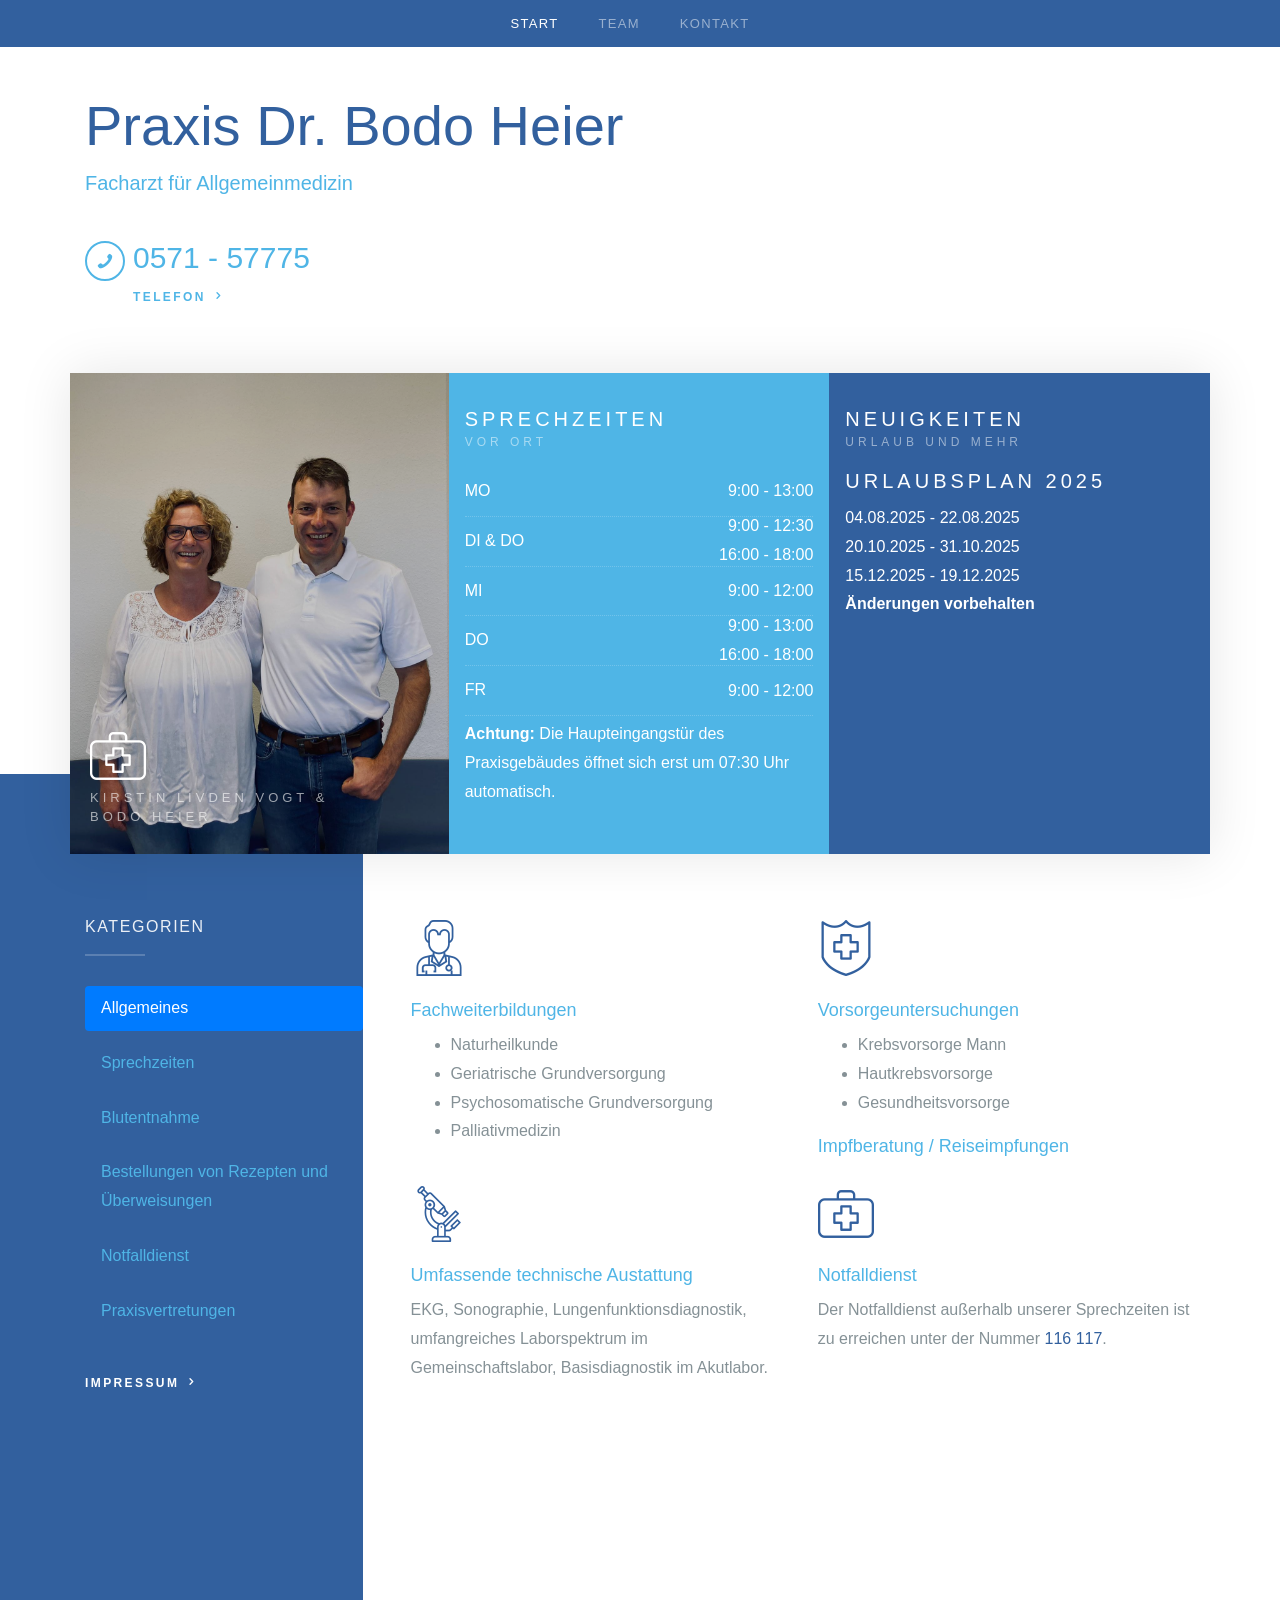
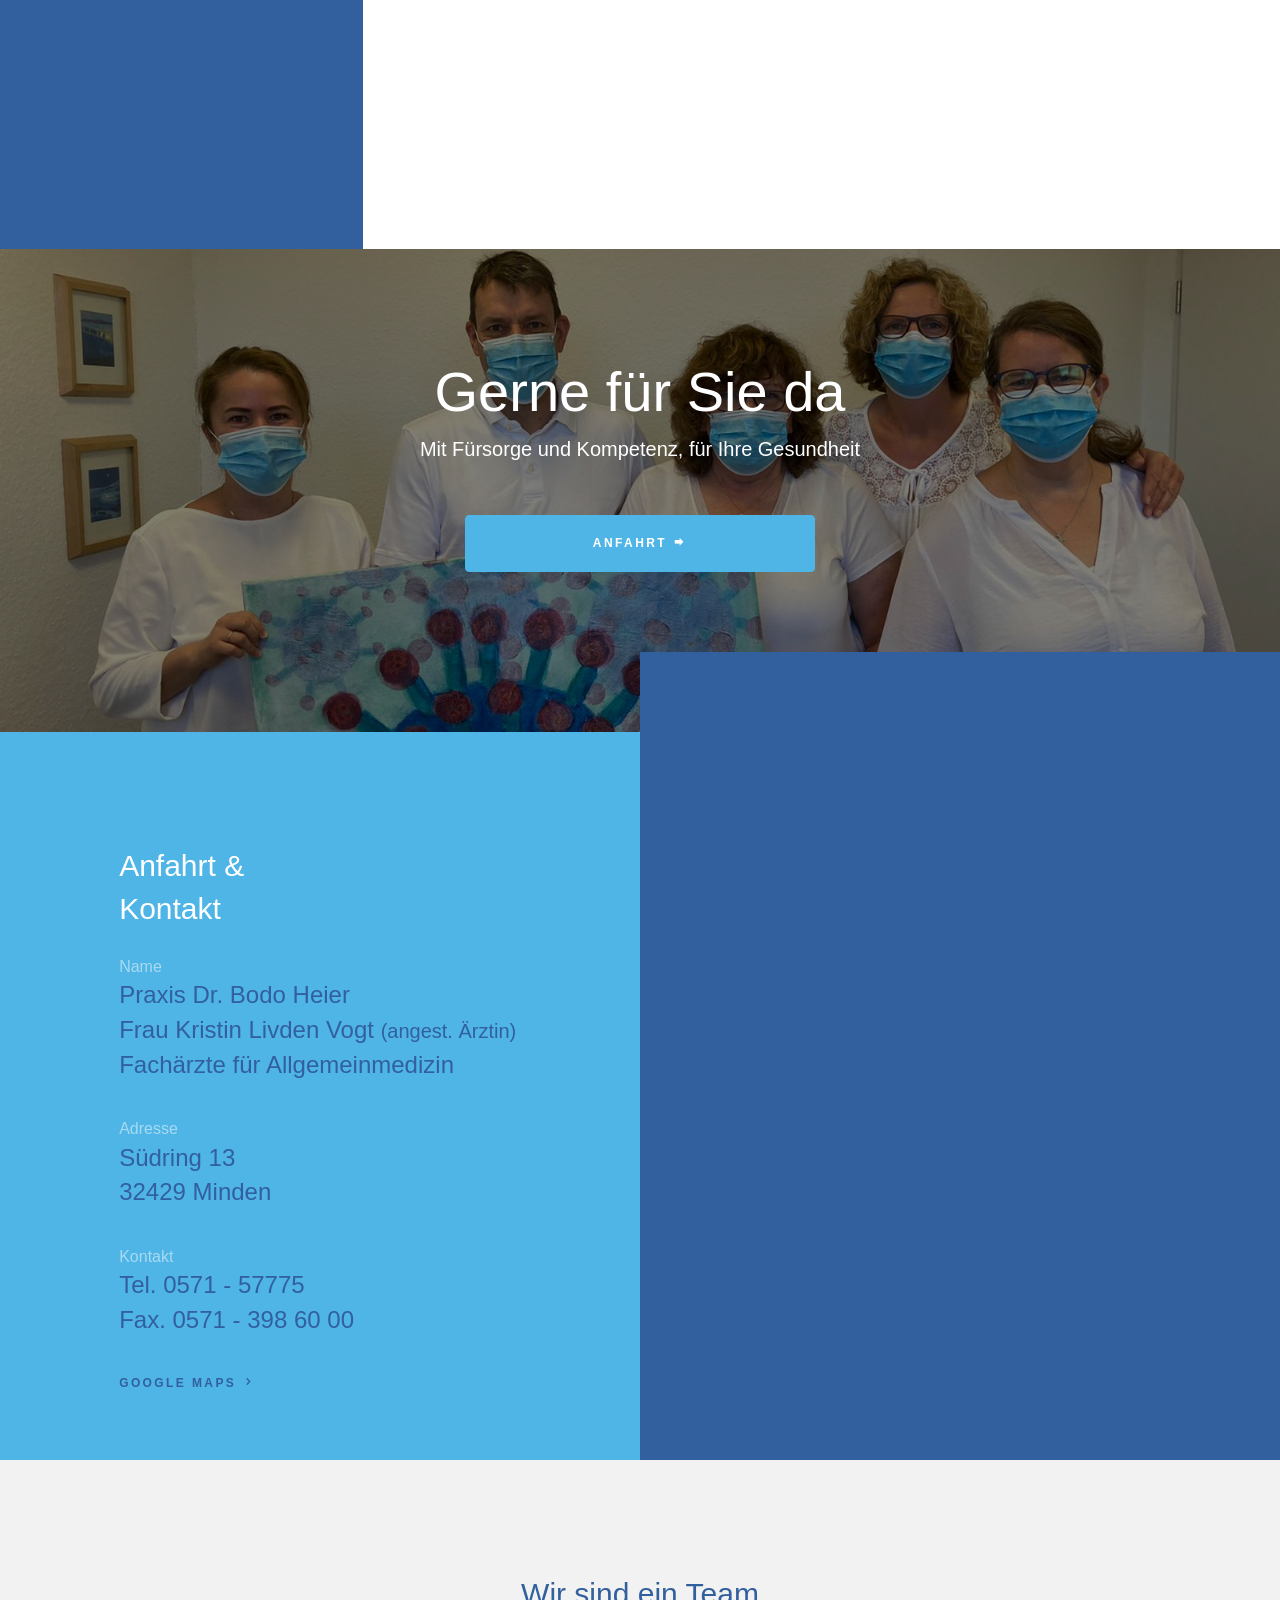
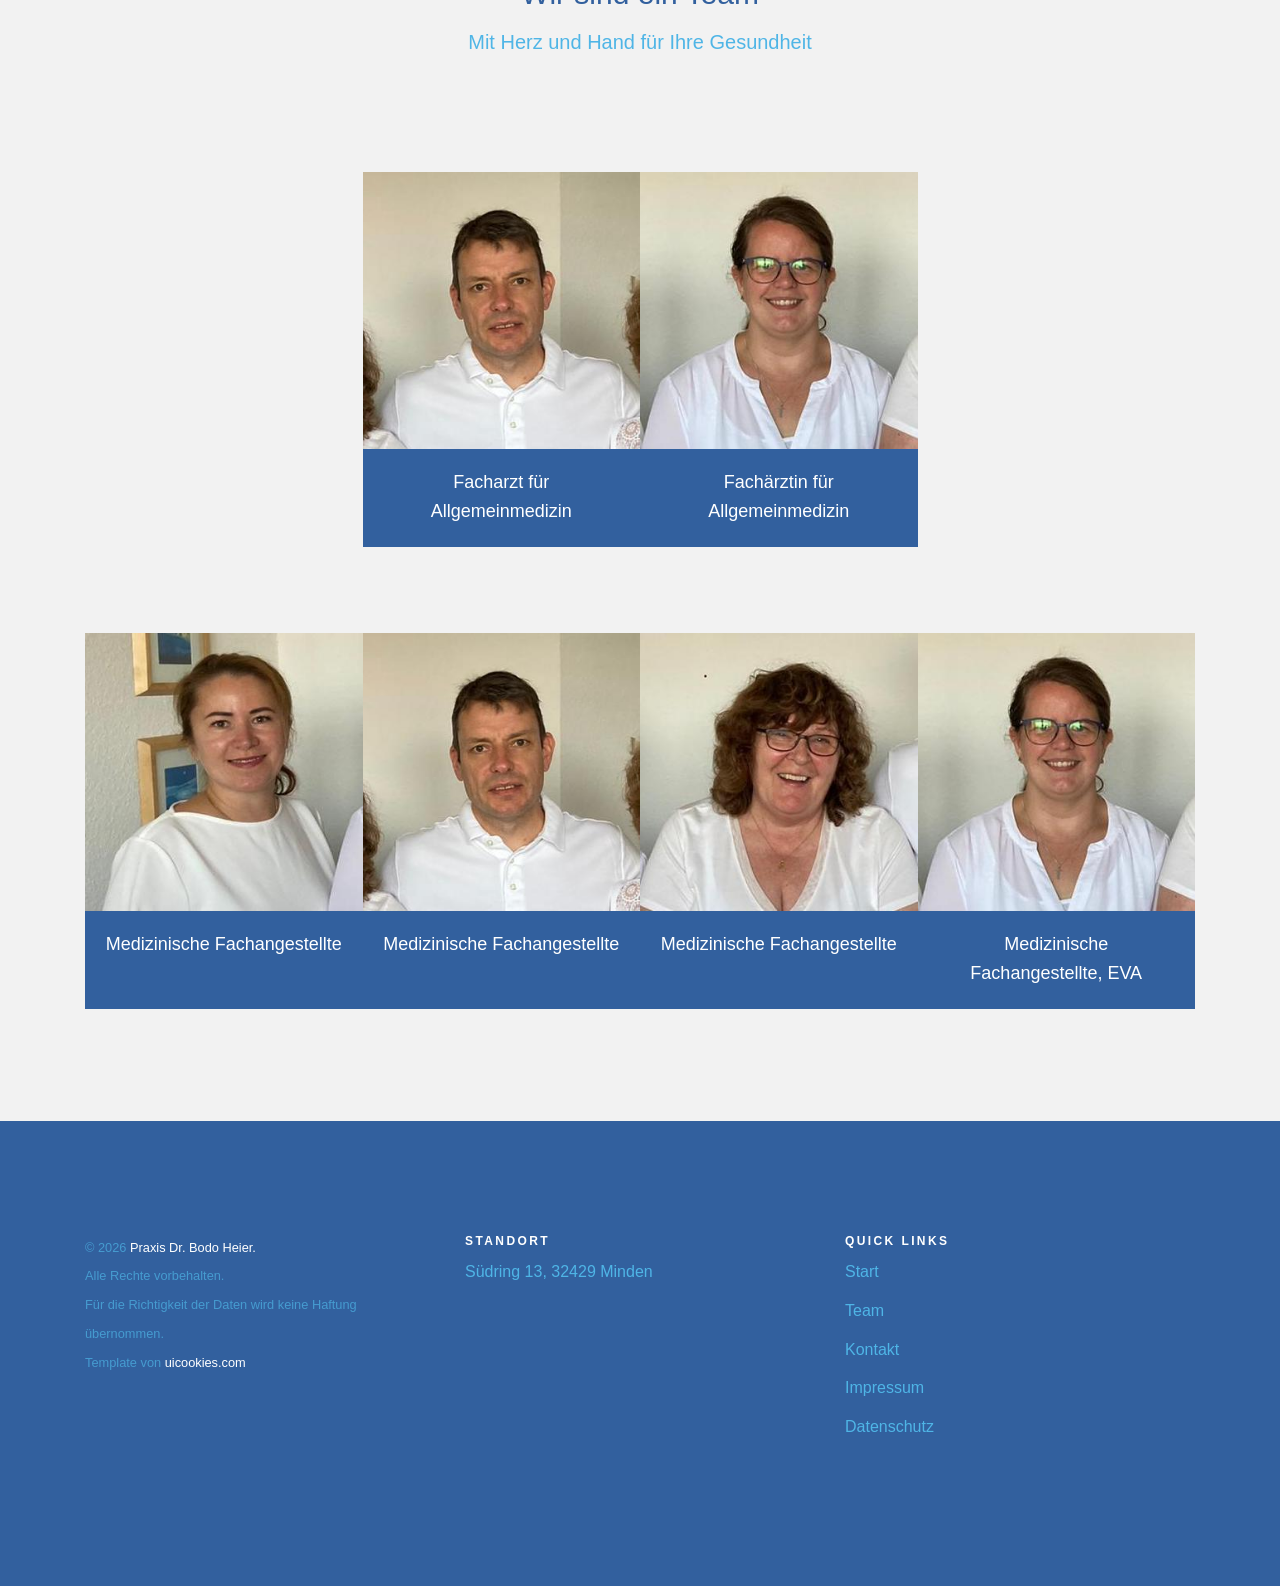
==== commit e7837e7d: "big overhaul" ====
--- a/index.html
+++ b/index.html
@@ -27,13 +27,12 @@
 </head>
 
 <body>
-	<div id="news-alert" class="alert alert-warning text-center mb-0" style="display: none;"
-							role="alert">
-							<strong>Neuigkeiten: </strong>
-							<span id="news"></span>
-						</div>
+	<div id="news-alert" class="alert alert-warning text-center mb-0" style="display: none;" role="alert">
+		<strong>Neuigkeiten: </strong>
+		<span id="news"></span>
+	</div>
 	<nav class="navbar navbar-expand-lg navbar-dark bg-dark probootstrap-navbar-dark">
-	<div class="container">
+		<div class="container">
 			<button class="navbar-toggler" type="button" data-toggle="collapse" data-target="#probootstrap-nav"
 				aria-controls="probootstrap-nav" aria-expanded="false" aria-label="Toggle navigation">
 				<span class="navbar-toggler-icon"></span>
@@ -52,34 +51,35 @@
 	<header role="banner" class="probootstrap-header py-5">
 		<div class="container">
 			<div class="row">
-				<div class="col-md-3 mb-4">
-					<a href="index.html" class="mr-auto"><img src="images/logo.png" width="212"
-							class="hires" alt="Free Template by uiCookies"></a>
+				<div class="col-md-7 mb-4">
+					<!-- <a href="index.html" class="mr-auto"><img src="images/logo.png" width="212" -->
+					<!-- class="hires" alt="Free Template by uiCookies"></a> -->
+					<h1 class="display-4">Praxis Dr. Bodo Heier</h1>
+					<p class="lead text-secondary">Facharzt für Allgemeinmedizin</p>
 				</div>
 				<div class="col-md-9">
-					<div class="float-md-right float-none">
-						<div class="probootstrap-contact-phone d-flex align-items-top mb-3 float-left">
-							<span class="icon mr-2"><i class="icon-phone"></i></span>
-							<span class="probootstrap-text"> 01575 - 57775 <small class="d-block"><a href="tel:01575-57775"
-										class="arrow-link">Telefon <i
-											class="icon-chevron-right"></i></a></small></span>
-						</div>
-					</div>
+					<!-- <div class="float-md-right float-none"> -->
+					<div class="probootstrap-contact-phone d-flex align-items-top mb-3 float-left">
+						<span class="icon mr-2"><i class="icon-phone"></i></span>
+						<span class="probootstrap-text"> 0571 - 57775 <small class="d-block"><a href="tel:01575-57775"
+									class="arrow-link">Telefon <i class="icon-chevron-right"></i></a></small></span>
+					</div>
+					<!-- </div> -->
 				</div>
 			</div>
 		</div>
 	</header>
 
-	<section class="mb-5">
+	<!-- <section class="mb-5">
 		<div class="container">
 			<div class="row">
 				<div class="col-md-7 mb-5">
 					<h1 class="display-4">Praxis Dr. Bodo Heier</h1>
-					<p class="lead text-secondary">Facharzt für <a href="#">Allgemeinmedizin</a></p>
-				</div>
-			</div>
-		</div>
-	</section>
+					<p class="lead text-secondary">Facharzt für Allgemeinmedizin</p>
+				</div>
+			</div>
+		</div>
+	</section> -->
 
 	<section class="probootstrap-features-1">
 		<div class="container">
@@ -93,17 +93,35 @@
 				<div class="col-md probootstrap-opening">
 					<h2 class="text-uppercase mb-3">Sprechzeiten<span>Vor Ort</span></h2>
 					<ul class="list-unstyled probootstrap-schedule">
-						<li>Mon <span>9:00 - 14:00</span></li>
-						<li>Die & Don <span class="text-right">9:00 - 13:00<br>16:00 - 18:00</span></li>
-						<li>Mit & Fri <span>9:00 - 12:00</span></li>
+						<li>Mo <span>9:00 - 13:00</span></li>
+						<li>Di & Do <span class="text-right">9:00 - 12:30<br>16:00 - 18:00</span></li>
+						<li>Mi <span class="text-right">9:00 - 12:00</span></li>
+						<li>Do <span class="text-right">9:00 - 13:00<br>16:00 - 18:00</span></li>
+						<li>Fr <span>9:00 - 12:00</span></li>
 					</ul>
+					<p class="text-white mt-1"><b>Achtung:</b> Die Haupteingangstür des Praxisgebäudes öffnet sich erst
+						um
+						07:30 Uhr
+						automatisch.</p>
 				</div>
 				<div class="col-md probootstrap-opening bg-primary">
-					<h2 class="text-uppercase mb-3">Sprechzeiten<span>Telefonisch</span></h2>
-					<ul class="list-unstyled probootstrap-schedule">
-						<li>Mon <span>13:00 - 13:00</span></li>
-						<li>Die & Don <span>13:00 - 13:30<br>17:00 - 18:00</span></li>
-					</ul>
+					<h2 class="text-uppercase mb-3">Neuigkeiten
+						<span>Urlaub und mehr</span>
+					</h2>
+					<h2>Urlaubsplan 2025</h2>
+					<p class="text-white mt-1">
+						04.08.2025 - 22.08.2025 <br>
+						20.10.2025 - 31.10.2025 <br>
+						15.12.2025 - 19.12.2025 <br>
+						<b>
+							Änderungen vorbehalten
+						</b> <br> <br>
+
+					</p>
+					<div>
+						<p class="text-white" style="font-size: 24px !important;">
+						</p>
+					</div>
 				</div>
 			</div>
 		</div>
@@ -132,12 +150,12 @@
 							<li class="nav-item"><a class="nav-link" id="notfalldienst-tab" data-toggle="tab"
 									href="#notfalldienst" role="tab" aria-controls="notfalldienst"
 									aria-selected="false">Notfalldienst</a></li>
-							<li class="nav-item"><a class="nav-link" id="videosprechstunde-tab" data-toggle="tab"
-									href="#videosprechstunde" role="tab" aria-controls="videosprechstunde"
-									aria-selected="false">Videosprechstunde</a></li>
+							<li class="nav-item"><a class="nav-link" id="prexisvertretungen-tab" data-toggle="tab"
+									href="#praxisvertretungen" role="tab" aria-controls="praxisvertretungen"
+									aria-selected="false">Praxisvertretungen</a></li>
 						</ul>
-						<p><a id="impressum-tab" data-toggle="tab" href="#impressum" role="tab"
-								aria-controls="impressum" aria-selected="false" class="arrow-link text-white">Impressum
+						<p><a id="impressum-tab" href="/impressum.html" role="tab"
+								class="arrow-link text-white">Impressum
 								<i class="icon-chevron-right"></i></a></p>
 					</div>
 				</div>
@@ -147,27 +165,51 @@
 
 
 						<div class="row mb-5">
+
+							<div class="col-lg-6 col-md-6">
+								<div class="media d-block mb-4 text-left probootstrap-media">
+									<div class="probootstrap-icon mb-3"><span class="flaticon-doctor display-4"></span>
+									</div>
+									<div class="media-body">
+										<h3 class="h5 mt-0 text-secondary">Fachweiterbildungen</h3>
+										<ul>
+											<li>
+												Naturheilkunde
+											</li>
+											<li>
+												Geriatrische Grundversorgung
+											</li>
+											<li>
+												Psychosomatische Grundversorgung
+											</li>
+											<li>
+												Palliativmedizin
+											</li>
+										</ul>
+										<!-- <p>Palliativmedizin, Naturheilkunde, Gerereatrische </p> -->
+									</div>
+								</div>
+							</div>
+
 
 							<div class="col-lg-6 col-md-6">
 								<div class="media d-block mb-4 text-left probootstrap-media">
 									<div class="probootstrap-icon mb-3"><span
 											class="flaticon-shield-with-cross display-4"></span></div>
 									<div class="media-body">
-										<h3 class="h5 mt-0 text-secondary">Quality &amp; Safety</h3>
-										<p>Far far away, behind the word mountains, far from the countries Vokalia.</p>
+										<h3 class="h5 mt-0 text-secondary">Vorsorgeuntersuchungen</h3>
+										<ul>
+											<li>
+												Krebsvorsorge Mann
+											</li>
+											<li>Hautkrebsvorsorge</li>
+											<li>Gesundheitsvorsorge</li>
+										</ul>
+										<h3 class="h5 text-secondary">Impfberatung / Reiseimpfungen</h3>
 									</div>
 								</div>
 							</div>
-							<div class="col-lg-6 col-md-6">
-								<div class="media d-block mb-4 text-left probootstrap-media">
-									<div class="probootstrap-icon mb-3"><span
-											class="flaticon-first-aid-kit display-4"></span></div>
-									<div class="media-body">
-										<h3 class="h5 mt-0 text-secondary">Immidiate Service</h3>
-										<p>Far far away, behind the word mountains, far from the countries Vokalia.</p>
-									</div>
-								</div>
-							</div>
+
 
 							<div class="col-lg-6 col-md-6">
 								<div class="media d-block mb-4 text-left probootstrap-media">
@@ -176,18 +218,21 @@
 									<div class="media-body">
 										<h3 class="h5 mt-0 text-secondary">Umfassende technische Austattung</h3>
 										<p>
-											EKG, Sonographie, umfangreiches Laborspektrum im Gemeinschaftslabor,
+											EKG, Sonographie, Lungenfunktionsdiagnostik, umfangreiches Laborspektrum im
+											Gemeinschaftslabor,
 											Basisdiagnostik im Akutlabor.</p>
 									</div>
 								</div>
 							</div>
+
 							<div class="col-lg-6 col-md-6">
 								<div class="media d-block mb-4 text-left probootstrap-media">
-									<div class="probootstrap-icon mb-3"><span class="flaticon-doctor display-4"></span>
-									</div>
+									<div class="probootstrap-icon mb-3"><span
+											class="flaticon-first-aid-kit display-4"></span></div>
 									<div class="media-body">
-										<h3 class="h5 mt-0 text-secondary">Erfahrene Ärzte</h3>
-										<p>Far far away, behind the word mountains, far from the countries Vokalia.</p>
+										<h3 class="h5 mt-0 text-secondary">Notfalldienst</h3>
+										<p>Der Notfalldienst außerhalb unserer Sprechzeiten ist zu erreichen unter der
+											Nummer <a href="tel:116117">116 117</a>.</p>
 									</div>
 								</div>
 							</div>
@@ -204,19 +249,12 @@
 									innerhalb von 2 Wochen einen Termin zu ermöglichen.
 								</p>
 								<p>
-									Montag Nachmittag ist <b> keine </b> Sprechstunde. Nur in <b> dringenden Notfällen
-									</b> sind wir bis 18:00
-									Uhr unter Tel. 0170-98 34 291 zu erreichen. <br>
-
-									Dienstag und Donnerstag von 13.30-16:00 Mittagspause. Nur in <b> dringenden
-										Notfällen </b> sind wir unter
-									Tel. 0170-98 34 291 zu erreichen.
-
+									Montag, Mittwoch, Freitag Nachmittag ist <b> keine </b> Sprechstunde.
+									<br>
+									Dienstag und Donnerstag ist von 13.00-16:00 Mittagspause.
 								</p>
-								<h3>Telefonische Sprechzeiten</h3>
-								<p>
-									In diesen Zeiten steht Dr. Heier Ihnen für ein kurzes Telefonat zur Verfügung.
-								</p>
+								<h3>Sprechzeiten Dr. Bodo Heier</h3>
+
 								<table class="table table-borderless table-responsive">
 									<thead>
 										<tr>
@@ -230,19 +268,52 @@
 									</thead>
 									<tbody>
 										<tr>
-											<th scope="row" class="border-right d-none d-md-table-cell">Mittag</th>
-											<td>13:00 – 13:30</td>
-											<td>13:00 – 13:30</td>
-											<td> – </td>
-											<td>13:00 – 13:30</td>
-											<td> – </td>
-										</tr>
-										<tr>
-											<th scope="row" class="border-right d-none d-md-table-cell">Abend</th>
-											<td> – </td>
-											<td>17:00 – 18:00</td>
-											<td> – </td>
-											<td>17:00 – 18:00</td>
+											<th scope="row" class="border-right d-none d-md-table-cell">Vormittags</th>
+											<td>09:00 – 13:00</td>
+											<td>09:00 – 12:30</td>
+											<td>09:00 – 12:00</td>
+											<td>09:00 – 13:00</td>
+											<td> – </td>
+										</tr>
+										<tr>
+											<th scope="row" class="border-right d-none d-md-table-cell">Nachmittags</th>
+											<td> – </td>
+											<td> – </td>
+											<td> – </td>
+											<td>16:00 – 18:00</td>
+											<td> – </td>
+										</tr>
+									</tbody>
+								</table>
+
+								<h3>Sprechzeiten Frau Kristin Livden Vogt</h3>
+
+								<table class="table table-borderless table-responsive">
+									<thead>
+										<tr>
+											<th scope="col" class="border-right d-none d-md-table-cell">Zeiten</th>
+											<th scope="col">Montag</th>
+											<th scope="col">Dienstag</th>
+											<th scope="col">Mittwoch</th>
+											<th scope="col">Donnerstag</th>
+											<th scope="col">Freitag</th>
+										</tr>
+									</thead>
+									<tbody>
+										<tr>
+											<th scope="row" class="border-right d-none d-md-table-cell">Vormittags</th>
+											<td>09:00 – 13:00</td>
+											<td>09:00 – 12:30</td>
+											<td> – </td>
+											<td>09:00 – 13:00</td>
+											<td>09:00 – 12:00</td>
+										</tr>
+										<tr>
+											<th scope="row" class="border-right d-none d-md-table-cell">Nachmittags</th>
+											<td> – </td>
+											<td>16:00 – 18:00</td>
+											<td> – </td>
+											<td> – </td>
 											<td> – </td>
 										</tr>
 									</tbody>
@@ -258,9 +329,10 @@
 								<h2>Blutentnahme</h2>
 								<p>Blutentnahmezeiten sind täglich von 7:30 bis 8:30 Uhr.
 									<br> <br>
+									<!--
 									Abfrage von Laborergebnissen: Montag, Dienstag und Donnerstag zwischen 13:00 und
 									13:30 Uhr.
-
+								-->
 								</p>
 
 							</div>
@@ -272,10 +344,33 @@
 						<div class="row mb-5">
 							<div class="col-12">
 								<h2>Bestellungen von Rezepten und Überweisungen</h2>
-								<p>Rezepte und Überweisungen bitte zwischen 8:30 und 11:00 Uhr bestellen. <br> <br>
+								<p>
+									<!-- Rezepte und Überweisungen bitte zwischen 8:30 und 11:00 Uhr bestellen. <br> <br> -->
 									Abholung
-									von Bestellungen täglich von 11:00 bis 13:00 Uhr, Dienstags und Donnerstags
+									von Bestellungen täglich von 10:00 bis 13:00 Uhr, Dienstags und Donnerstags
 									zusätzlich von 16:00 bis 18:00 Uhr.
+									<br><br>
+									Achten Sie bitte darauf vor Bestellung Ihre Gesundheitskarte in der Praxis einlesen
+									zu lassen. <br>
+
+									Bitte nutzen Sie unsere Praxis Email ausschließlich für die Bestellung von
+									Folgerezepten, Überweisungen und Folgeverordnungen. Bei allen anderen Anliegen
+									nehmen Sie bitte telefonisch Kontakt auf. <br><br>
+
+									Die Bestellungen werden innerhalb von zwei Werktagen bearbeitet. Achten Sie dabei
+									bitte auch auf die Urlaubszeiten.
+
+
+									<br>
+									<br>
+									<br>
+									<a class="btn btn-primary"
+										href=" mailto:info@dr-heier-minden.de?subject=%5BBestellungen%5D&body=Sehr%20geehrter%20Herr%20Dr.%20Heier%2C%0D%0Ahiermit%20m%C3%B6chte%20ich%20folgendes%20bestellen%3A%0D%0A%0D%0A%0D%0A---%0D%0A%0D%0ARezepte%3A%20keine%0D%0A%0D%0A%0D%0A%0D%0A%0D%0A%C3%9Cberweisungen%3A%20keine%0D%0A(mit%20Angabe%20der%20Fachrichtung%20und%20dem%20Grund%20der%20%C3%9Cberweisung)%0D%0A%0D%0A%0D%0A%0D%0A%0D%0AVerordnungen%3A%20keine%0D%0A%0D%0A%0D%0A%0D%0A%0D%0A---%0D%0A%0D%0A%0D%0AMit%20freundlichen%20Gr%C3%BC%C3%9Fen%0D%0A%0D%0A%0D%0AName%2C%20Geburtsdatum">
+										Bestellformular
+										öffnen</a>
+									<br>
+									<br>
+									alternativ senden Sie uns bitte eine Freitext-Email an info@dr-heier-minden.de
 								</p>
 							</div>
 
@@ -285,12 +380,64 @@
 					<div class="tab-pane fade" id="notfalldienst" role="tabpanel" aria-labelledby="notfalldienst-tab">
 						<div class="row mb-5">
 							<div class="col-12">
-								<h2>Notfalldienst</h2>
-
+								<h2>Kassenärztliche Notfallpraxis im Johannes-Wesling-Klinikum</h2>
+								<p>
+									Hans-Nolte-Straße 1, 32429 Minden
+									<!-- Mo, Di, Do von 18.00 bis 22.00 Uhr <br>
+									Mi, Fr von 13.00 bis 22.00 Uhr <br>
+									Sa, So und an Feiertagen von 08.00 bis 22.00 Uhr <br> -->
+
+								</p>
 								<table class="table table-borderless col-12 mx-auto">
 									<tbody class="text-left text-muted">
 										<tr>
 											<td class="text-right">Montag</td>
+											<td class="border-left">ab 18.00 Uhr bis 22.00 Uhr</td>
+										</tr>
+										<tr>
+											<td class="text-right">Dienstag</td>
+											<td class="border-left">ab 18.00 Uhr bis 22.00 Uhr</td>
+										</tr>
+										<tr>
+											<td class="text-right">Mittwoch</td>
+											<td class="border-left">ab 13.00 Uhr bis 22.00 Uhr</td>
+										</tr>
+										<tr>
+											<td class="text-right">Donnerstag</td>
+											<td class="border-left">ab 18.00 Uhr bis 22.00 Uhr</td>
+										</tr>
+										<tr>
+											<td class="text-right">Freitag</td>
+											<td class="border-left">ab 13.00 Uhr bis 22.00 Uhr</td>
+										</tr>
+										<tr>
+											<td class="text-right">Samstag</td>
+											<td class="border-left">ab 08.00 Uhr bis 22.00 Uhr</td>
+										</tr>
+										<tr>
+											<td class="text-right">Sonntag</td>
+											<td class="border-left">ab 08.00 Uhr bis 22.00 Uhr</td>
+										</tr>
+										<tr>
+											<td class="text-right">Feiertag</td>
+											<td class="border-left">ab 08.00 Uhr bis 22.00 Uhr</td>
+										</tr>
+									</tbody>
+								</table>
+
+
+								<h2>Ärztlicher Bereitschaftsdienst</h2>
+								<p>
+									<b>Sollten sie nicht im Stande sein die Notfallpraxis aufzusuchen, wenden Sie
+										sich
+										an
+										die Notfallnummer: <a class="h2" href="tel:116117">116 117</a></b>
+								</p>
+
+								<table class="table table-borderless col-12 mx-auto">
+									<tbody class="text-left text-muted">
+										<tr>
+											<td class="text-right">Montag</td>
 											<td class="border-left">ab 18.00 Uhr bis Dienstag 8.00 Uhr</td>
 										</tr>
 										<tr>
@@ -309,166 +456,37 @@
 											<td class="text-right">Freitag</td>
 											<td class="border-left">ab 13.00 Uhr bis Montag 8.00 Uhr</td>
 										</tr>
+										<tr>
+											<td class="text-right">Samstag, Sonntag</td>
+											<td class="border-left">ganztägig bis Montag 8.00 Uhr</td>
+										</tr>
 									</tbody>
 								</table>
-								<p>
-
-									<b>Wenden sie sich bitte in Notfällen an den ärztlichen Notfalldienst unter der
-										Nummer:
-										<br>
-										116 117
-									</b>
-								</p>
-								<h3>Kassenärztlicher Notfalldienst</h3>
-								<p>
-									Johannes-Wesling-Klinikum <br>
-									Mo, Di, Do von 18.00 bis 22.00 Uhr <br>
-									Mi, Fr von 13.00 bis 22.00 Uhr <br>
-									Sa, So und an Feiertagen von 08.00 bis 22.00 Uhr <br>
-									Hausbesuche unter Tel. 116 117
-
-								</p>
 							</div>
 
 						</div>
 					</div>
 
-					<div class="tab-pane fade" id="videosprechstunde" role="tabpanel"
-						aria-labelledby="videosprechstunde-tab">
+					<div class="tab-pane fade" id="praxisvertretungen" role="tabpanel"
+						aria-labelledby="praxisvertretungen-tab">
 						<div class="row mb-5">
 							<div class="col-12">
-								<h2>Videosprechstunde</h2>
-								<p>Wir bieten für unsere Patienten eine Videosprechstunde. Bitte sprechen sie uns dazu
-									bei Interesse an.
-								</p>
-							</div>
-
-						</div>
-					</div>
-
-					<div class="tab-pane fade" id="impressum" role="tabpanel" aria-labelledby="impressum-tab">
-						<div class="row mb-5">
-							<div class="col-12">
-								<h2>Videosprechstunde</h2>
-								<p>
-									<p
-										style='margin-right:0in;margin-left:0in;font-size:16px;font-family:"Times New Roman",serif;margin:0in;'>
-										<strong><u><span
-													style='font-size:15px;font-family:"Arial",sans-serif;color:black;'>Impressum</span></u></strong>
-									</p>
-									<p
-										style='margin-right:0in;margin-left:0in;font-size:16px;font-family:"Times New Roman",serif;margin:0in;background:white;'>
-										<span style='font-size:15px;font-family:"Arial",sans-serif;color:black;'><br>
-											<strong><span style='font-family:"Arial",sans-serif;'>Inhaltlich
-													verantwortlich gem&auml;&szlig; &sect;6 MDStV:</span></strong><br>
-											Dr. med. Bodo Heier <br> S&uuml;dring 13<br> 32429 Minden<br> <img
-												src="[data-uri]"
-												alt="image" width="8"><br> <strong><span
-													style='font-family:"Arial",sans-serif;'>Zust&auml;ndige
-													Kammer:</span></strong><br> &Auml;rztekammer Nordrhein<br> <img
-												src="[data-uri]"
-												alt="image" width="8"><strong><br>&nbsp;</strong><img
-												src="[data-uri]"
-												alt="image" width="8"><br> <strong><span
-													style='font-family:"Arial",sans-serif;'>Berufsrechtliche
-													Regelungen:</span></strong><br> <a
-												href="http://www.aekno.de/page.asp?pageID=57"
-												target="_blank"><strong><span
-														style="color:#4C3C2D;">Berufsordnung</span></strong></a><br>
-											<strong>Haftungsausschluss</strong></span>
-									</p>
-									<p
-										style='margin-right:0in;margin-left:0in;font-size:16px;font-family:"Times New Roman",serif;margin:0in;background:white;'>
-										<span
-											style='font-size:15px;font-family:"Arial",sans-serif;color:black;'>&nbsp;</span>
-									</p>
-									<p
-										style='margin-right:0in;margin-left:0in;font-size:16px;font-family:"Times New Roman",serif;margin:0in;background:white;'>
-										<strong><span
-												style='font-size:15px;font-family:"Arial",sans-serif;color:black;'>Inhalt
-												des Onlineangebotes</span></strong><strong><span
-												style='font-size:15px;font-family:"Arial",sans-serif;color:black;'><br>&nbsp;</span></strong><span
-											style='font-size:15px;font-family:"Arial",sans-serif;color:black;'>Die
-											Facharztpraxis Dr. med. Bodo Heier &uuml;bernimmt keinerlei Gew&auml;hr
-											f&uuml;r die Aktualit&auml;t, Richtigkeit, Vollst&auml;ndigkeit oder
-											Qualit&auml;t der bereitgestellten Informationen. Haftungsanspr&uuml;che
-											gegen die Praxis Dr. Heier, die sich auf Sch&auml;den materieller oder
-											ideeller Art beziehen, welche durch die Nutzung oder Nichtnutzung der
-											dargebotenen Informationen bzw. durch die Nutzung fehlerhafter oder
-											unvollst&auml;ndiger Informationen verursacht wurde, sind grunds&auml;tzlich
-											ausgeschlossen.</span></p>
-									<p
-										style='margin-right:0in;margin-left:0in;font-size:16px;font-family:"Times New Roman",serif;margin:0in;background:white;'>
-										<strong><span
-												style='font-size:15px;font-family:"Arial",sans-serif;color:black;'>Verweise
-												und Links</span></strong><span
-											style='font-size:15px;font-family:"Arial",sans-serif;color:black;'><br>&nbsp;Sofern auf Verweisziele
-											(&quot;Links&quot;) direkt oder indirekt verwiesen wird, die au&szlig;erhalb
-											des Verantwortungsbereiches der Praxis Dr. Heier liegen, haftet die Praxis
-											Dr. Heier nur dann, wenn sie von den Inhalten Kenntnis hat und es technisch
-											m&ouml;glich oder zumutbar w&auml;re, die Nutzung im Falle rechtswidriger
-											Inhalte zu verhindern. F&uuml;r dar&uuml;ber hinausgehende Inhalte und
-											insbesondere f&uuml;r Sch&auml;den, die aus der Nutzung oder Nichtnutzung
-											der so dargebotenen Informationen entstehen, haftet allein der Anbieter
-											dieser Seiten, nicht derjenige, der &uuml;ber Links auf die jeweilige
-											Ver&ouml;ffentlichung lediglich verweist.</span></p>
-									<p
-										style='margin-right:0in;margin-left:0in;font-size:16px;font-family:"Times New Roman",serif;margin:0in;background:white;'>
-										<strong><span
-												style='font-size:15px;font-family:"Arial",sans-serif;color:black;'>Urheberrecht
-												und Recht am eigenen Bild</span></strong><span
-											style='font-size:15px;font-family:"Arial",sans-serif;color:black;'><br>&nbsp;Die Praxis Dr. Heier ist bestrebt, in
-											allen Publikationen die Urheberrechte der verwendeten Grafiken und Texte zu
-											beachten, von Praxis Dr. Heier selbst erstellte Grafiken und Texte zu nutzen
-											oder auf lizenzfreie Grafiken und Texte zur&uuml;ckzugreifen. Das Copyright
-											f&uuml;r ver&ouml;ffentlichte, von uns selbst erstellte Objekte bleibt
-											allein beim Autor der Seiten. Eine Vervielf&auml;ltigung oder Verwendung
-											solcher Grafiken oder Texte in anderen elektronischen oder gedruckten
-											Publikationen ist ohne unsere ausdr&uuml;ckliche Zustimmung nicht
-											gestattet.</span></p>
-									<p
-										style='margin-right:0in;margin-left:0in;font-size:16px;font-family:"Times New Roman",serif;margin:0in;background:white;'>
-										<strong><span
-												style='font-size:15px;font-family:"Arial",sans-serif;color:black;'>Rechtswirksamkeit
-												des Haftungsausschlusses</span></strong><span
-											style='font-size:15px;font-family:"Arial",sans-serif;color:black;'><br> <img
-												src="[data-uri]"
-												alt="image" width="8"><br>&nbsp;Dieser Haftungsausschluss ist als Teil
-											des Internetangebotes zu betrachten, von dem aus auf diese Seite verwiesen
-											wurde. Sofern Teile oder einzelne Formulierungen dieses Textes der geltenden
-											Rechtslage nicht, nicht mehr oder nicht vollst&auml;ndig entsprechen
-											sollten, bleiben die &uuml;brigen Teile des Dokumentes in ihrem Inhalt und
-											ihrer G&uuml;ltigkeit davon unber&uuml;hrt.</span></p>
-									<p
-										style='margin-right:0in;margin-left:0in;font-size:16px;font-family:"Times New Roman",serif;margin:0in;background:white;'>
-										<strong><span
-												style='font-size:15px;font-family:"Arial",sans-serif;color:black;'>Datenschutz</span></strong><span
-											style='font-size:15px;font-family:"Arial",sans-serif;color:black;'><br> <img
-												src="[data-uri]"
-												alt="image" width="8"><br>&nbsp;Sofern innerhalb des Internetangebotes
-											die M&ouml;glichkeit zur Eingabe pers&ouml;nlicher oder gesch&auml;ftlicher
-											Daten besteht, so erfolgt die Preisgabe dieser Daten seitens des Nutzers auf
-											ausdr&uuml;cklich freiwilliger Basis.</span></p>
-									<p
-										style='margin-right:0in;margin-left:0in;font-size:16px;font-family:"Times New Roman",serif;margin:0in;background:white;'>
-										<span
-											style='font-size:15px;font-family:"Arial",sans-serif;color:black;'>&nbsp;</span>
-									</p>
-									<p
-										style='margin-right:0in;margin-left:0in;font-size:16px;font-family:"Times New Roman",serif;margin:0in;background:white;'>
-										<span
-											style='font-size:15px;font-family:"Arial",sans-serif;color:black;'>&nbsp;</span>
-									</p>
-									<p
-										style='margin-right:0in;margin-left:0in;font-size:16px;font-family:"Times New Roman",serif;margin:0in;background:white;'>
-										<strong><u><span
-													style='font-family:"Arial",sans-serif;color:black;'>Datenschutz</span></u></strong>
-									</p>
-									<p
-										style='margin-right:0in;margin-left:0in;font-size:16px;font-family:"Times New Roman",serif;margin:0in;background:white;'>
-										<span style='font-size:15px;font-family:"Arial",sans-serif;color:black;'>Hier
-											m&uuml;sste noch ein ausf&uuml;hrlicher Text zum Datenschutz &ndash; kommt
-											noch &hellip;..</span></p>
+								<h2>Praxisvertretungen</h2>
+								<b>
+									Im Urlaubsfall wenden Sie sich bitte an eine der folgenden Hausarztpraxen:
+								</b>
+								<br>
+								<br>
+								<br>
+
+								<b>Frau Dr. Berning</b>, Südring 13, 32429 Minden, Tel. 0571 55433 <br>
+								<br>
+								<b>Drs. Hohage</b>, Haberbreede 18, 32429 Minden, Tel. 05734 969745<br>
+								<br>
+								<b>Drs. Huber</b>, Schleidermannsweg 1b, 32429 Minden, Tel. 0571 51080 <br>
+								<br>
+								<b>Frau Struckmeier</b>, Portastraße 41, 32457 Porta Westfalica, Tel. 0571 52442
+								<br>
 								</p>
 							</div>
 
@@ -482,9 +500,8 @@
 		<div class="container">
 			<div class="row">
 				<div class="col-md-12 text-center">
-					<h2 class="text-white display-4">Immer für Sie da</h2>
-					<p class="text-white mb-5 lead">Far far away, behind the word mountains, far from the countries
-						Vokalia.</p>
+					<h2 class="text-white display-4">Gerne für Sie da</h2>
+					<p class="text-white mb-5 lead">Mit Fürsorge und Kompetenz, für Ihre Gesundheit</p>
 					<div class="row justify-content-center mb-5">
 						<div class="col-md-4"><a href="#anfahrt" class="btn btn-secondary btn-block">Anfahrt <span
 									class="icon-arrow-right"></span></a></div>
@@ -506,11 +523,15 @@
 					<h2 class="h1 mb-4 text-white">Anfahrt & <br> Kontakt</h2>
 					<ul class="probootstrap-blog-list list-unstyled">
 						<li>
-							<h2><span class="date">Name</span><a href="#">Praxis Dr. Bodo Heier <br> Facharzt für
+							<h2 class="text-white" style="color: white !important;"><span class="date">Name</span><a
+									href="#">Praxis Dr. Bodo Heier <br>
+									Frau Kristin Livden Vogt <span style="font-size: 20px;">(angest. Ärztin)</span>
+									<br>Fachärzte für
 									Allgemeinmedizin
 									<br><br></a><span class="date">Adresse</span><a href="#">Südring 13 <br> 32429
 									Minden
-									<br><br></a><span class="date">Kontakt</span><a href="#"> Tel. 0571 - 57775 <br> Fax
+									<br><br></a><span class="date">Kontakt</span><a href="#"> Tel. 0571 - 57775 <br>
+									Fax.
 									0571 - 398 60
 									00</a></h2>
 						</li>
@@ -532,39 +553,51 @@
 			<div class="row mb-5">
 				<div class="col-md-12 text-center">
 					<h2 class="h1">Wir sind ein Team</h2>
-					<p class="lead text-secondary">Far far away, behind the word mountains, far from the countries
-						Vokalia.</p>
+					<p class="lead text-secondary">Mit Herz und Hand für Ihre Gesundheit</p>
 					<div class="row justify-content-center mb-5">
 					</div>
 				</div>
 			</div>
+			<div class="row no-gutters">
+				<div class="col-lg-3 col-md-3 col-sm-6 col-6">
+				</div>
+				<div class="col-lg-3 col-md-3 col-sm-6 col-6 prbootstrap-team">
+					<img src="images/person_4.jpeg" alt="Free Template by uicookies.com" class="img-fluid">
+					<div class="probootstrap-person-text">
+						<span class="name">Facharzt für Allgemeinmedizin</span>
+					</div>
+				</div>
+				<div class="col-lg-3 col-md-3 col-sm-6 col-6 prbootstrap-team">
+					<img src="images/person_2.jpeg" alt="Free Template by uicookies.com" class="img-fluid">
+					<div class="probootstrap-person-text">
+						<span class="name">Fachärztin für Allgemeinmedizin</span>
+					</div>
+				</div>
+			</div>
+			<br><br><br>
 			<div class="row no-gutters">
 				<div class="col-lg-3 col-md-3 col-sm-6 col-6 prbootstrap-team">
 					<img src="images/person_1.jpeg" alt="Free Template by uicookies.com" class="img-fluid">
 					<div class="probootstrap-person-text">
-						<span class="title">Medical Doctor</span>
-						<span class="name">Dr. Abbey Smith</span>
+						<span class="name">Medizinische Fachangestellte</span>
 					</div>
 				</div>
 				<div class="col-lg-3 col-md-3 col-sm-6 col-6 prbootstrap-team">
 					<img src="images/person_4.jpeg" alt="Free Template by uicookies.com" class="img-fluid">
 					<div class="probootstrap-person-text">
-						<span class="title">Medical Doctor</span>
-						<span class="name">Dr. Ben Carpio</span>
+						<span class="name">Medizinische Fachangestellte</span>
 					</div>
 				</div>
 				<div class="col-lg-3 col-md-3 col-sm-6 col-6 prbootstrap-team">
 					<img src="images/person_3.jpeg" alt="Free Template by uicookies.com" class="img-fluid">
 					<div class="probootstrap-person-text">
-						<span class="title">Medical Doctor</span>
-						<span class="name">Dr. Louisa Westwood</span>
+						<span class="name">Medizinische Fachangestellte</span>
 					</div>
 				</div>
 				<div class="col-lg-3 col-md-3 col-sm-6 col-6 prbootstrap-team">
 					<img src="images/person_2.jpeg" alt="Free Template by uicookies.com" class="img-fluid">
 					<div class="probootstrap-person-text">
-						<span class="title">Cardiac Surgeon</span>
-						<span class="name">Dr. Mark Sebastian</span>
+						<span class="name">Medizinische Fachangestellte, EVA</span>
 					</div>
 				</div>
 			</div>
@@ -573,15 +606,17 @@
 
 	<footer class="probootstrap-footer">
 		<div class="container">
-			<div class="row mb-5">
+			<div class="row mb-3">
 				<div class="col-md-4">
 					<div class="row probootstrap-copyright">
 						<div class="col-md-12">
-							<p><small>&copy; <script>
+							<p><small>&copy;
+									<script>
 										document.write(new Date().getFullYear())
 									</script> <a href="#">Praxis Dr. Bodo Heier.</a> <br> Alle Rechte vorbehalten. <br>
 									Für die Richtigkeit der Daten wird keine Haftung übernommen. <br> Template von
-									<a href="https://uicookies.com/" target="_blank">uicookies.com</a> </small></p>
+									<a href="https://uicookies.com/" target="_blank">uicookies.com</a>
+								</small></p>
 						</div>
 					</div>
 				</div>
@@ -595,6 +630,8 @@
 						<li><a href="#top">Start</a></li>
 						<li><a href="#team">Team</a></li>
 						<li><a href="#anfahrt">Kontakt</a></li>
+						<li><a href="/impressum.html">Impressum</a></li>
+						<li><a href="/datenschutz.html">Datenschutz</a></li>
 					</ul>
 				</div>
 			</div>
@@ -607,7 +644,8 @@
 	<div id="probootstrap-loader" class="show fullscreen"><svg class="circular" width="48px" height="48px">
 			<circle class="path-bg" cx="24" cy="24" r="22" fill="none" stroke-width="4" stroke="#eeeeee" />
 			<circle class="path" cx="24" cy="24" r="22" fill="none" stroke-width="4" stroke-miterlimit="10"
-				stroke="#32609e" /></svg></div>
+				stroke="#32609e" />
+		</svg></div>
 
 
 	<script src="js/jquery-3.2.1.min.js"></script>
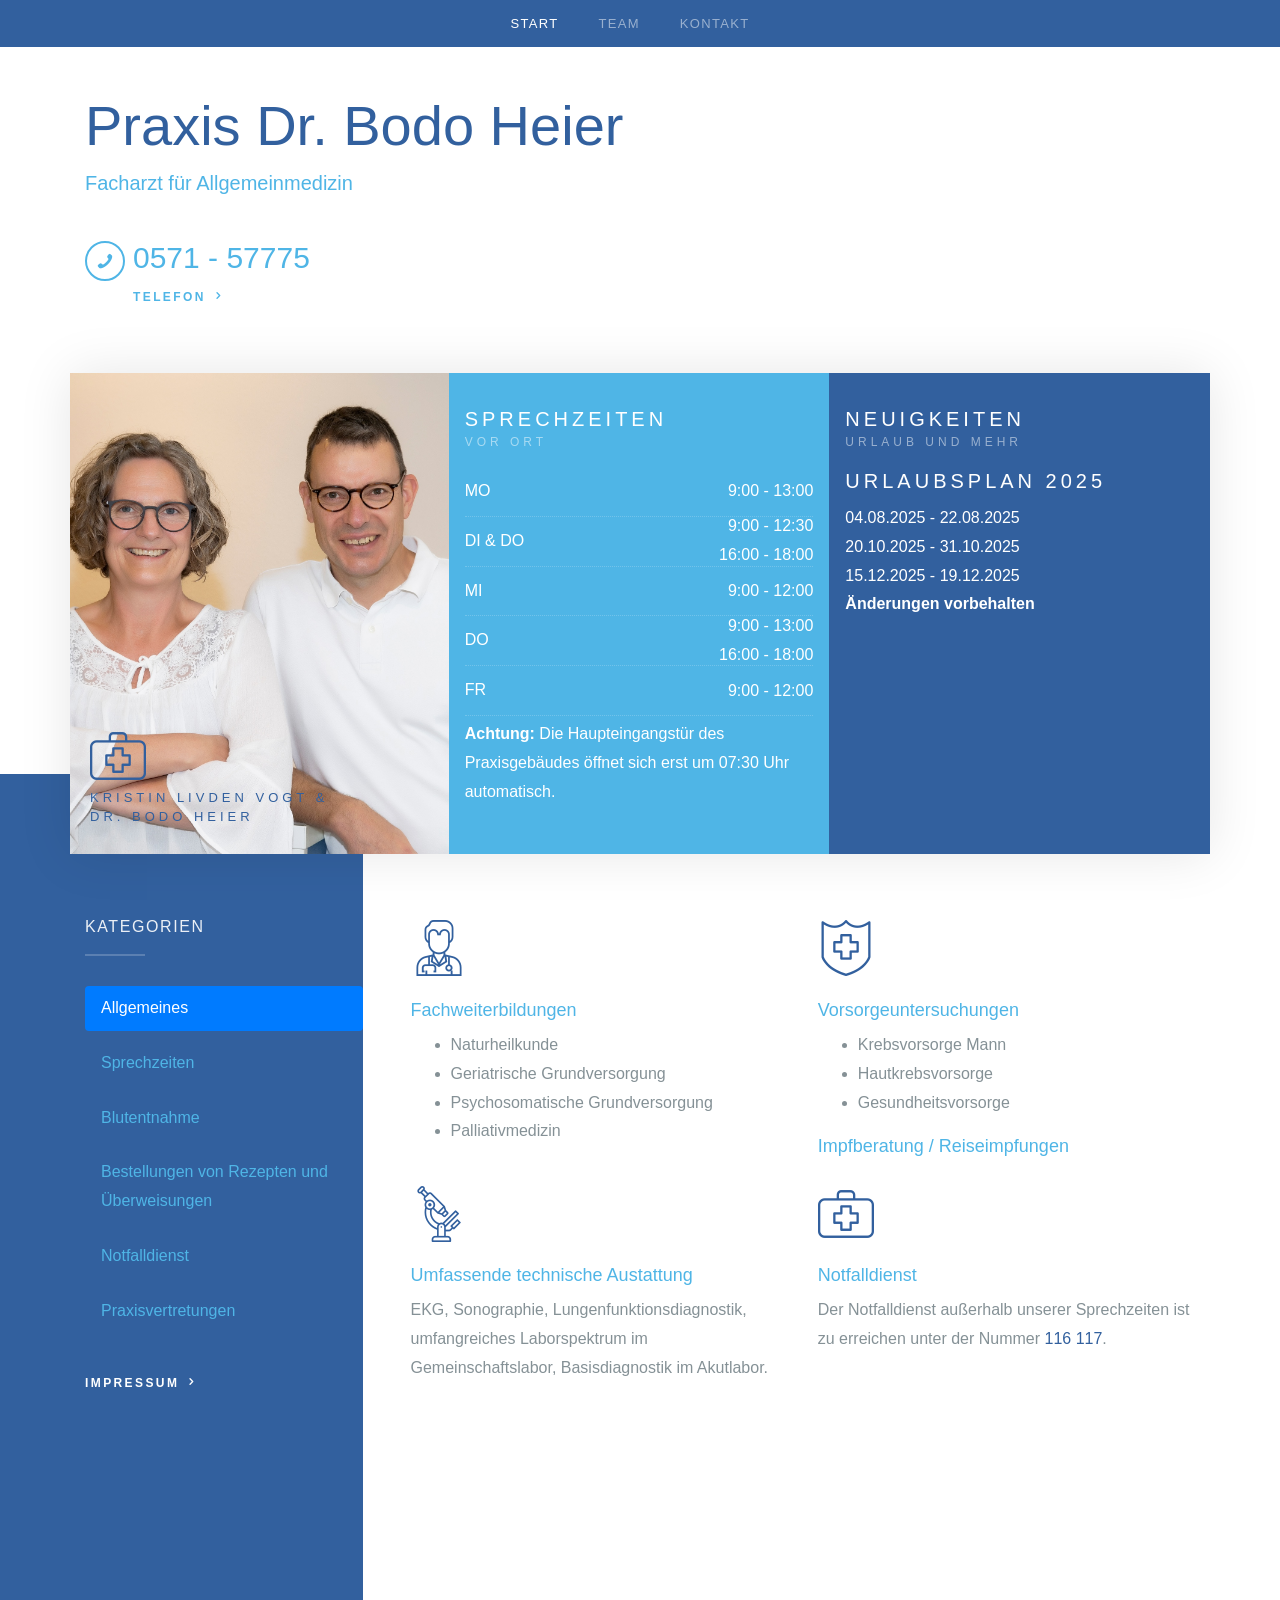
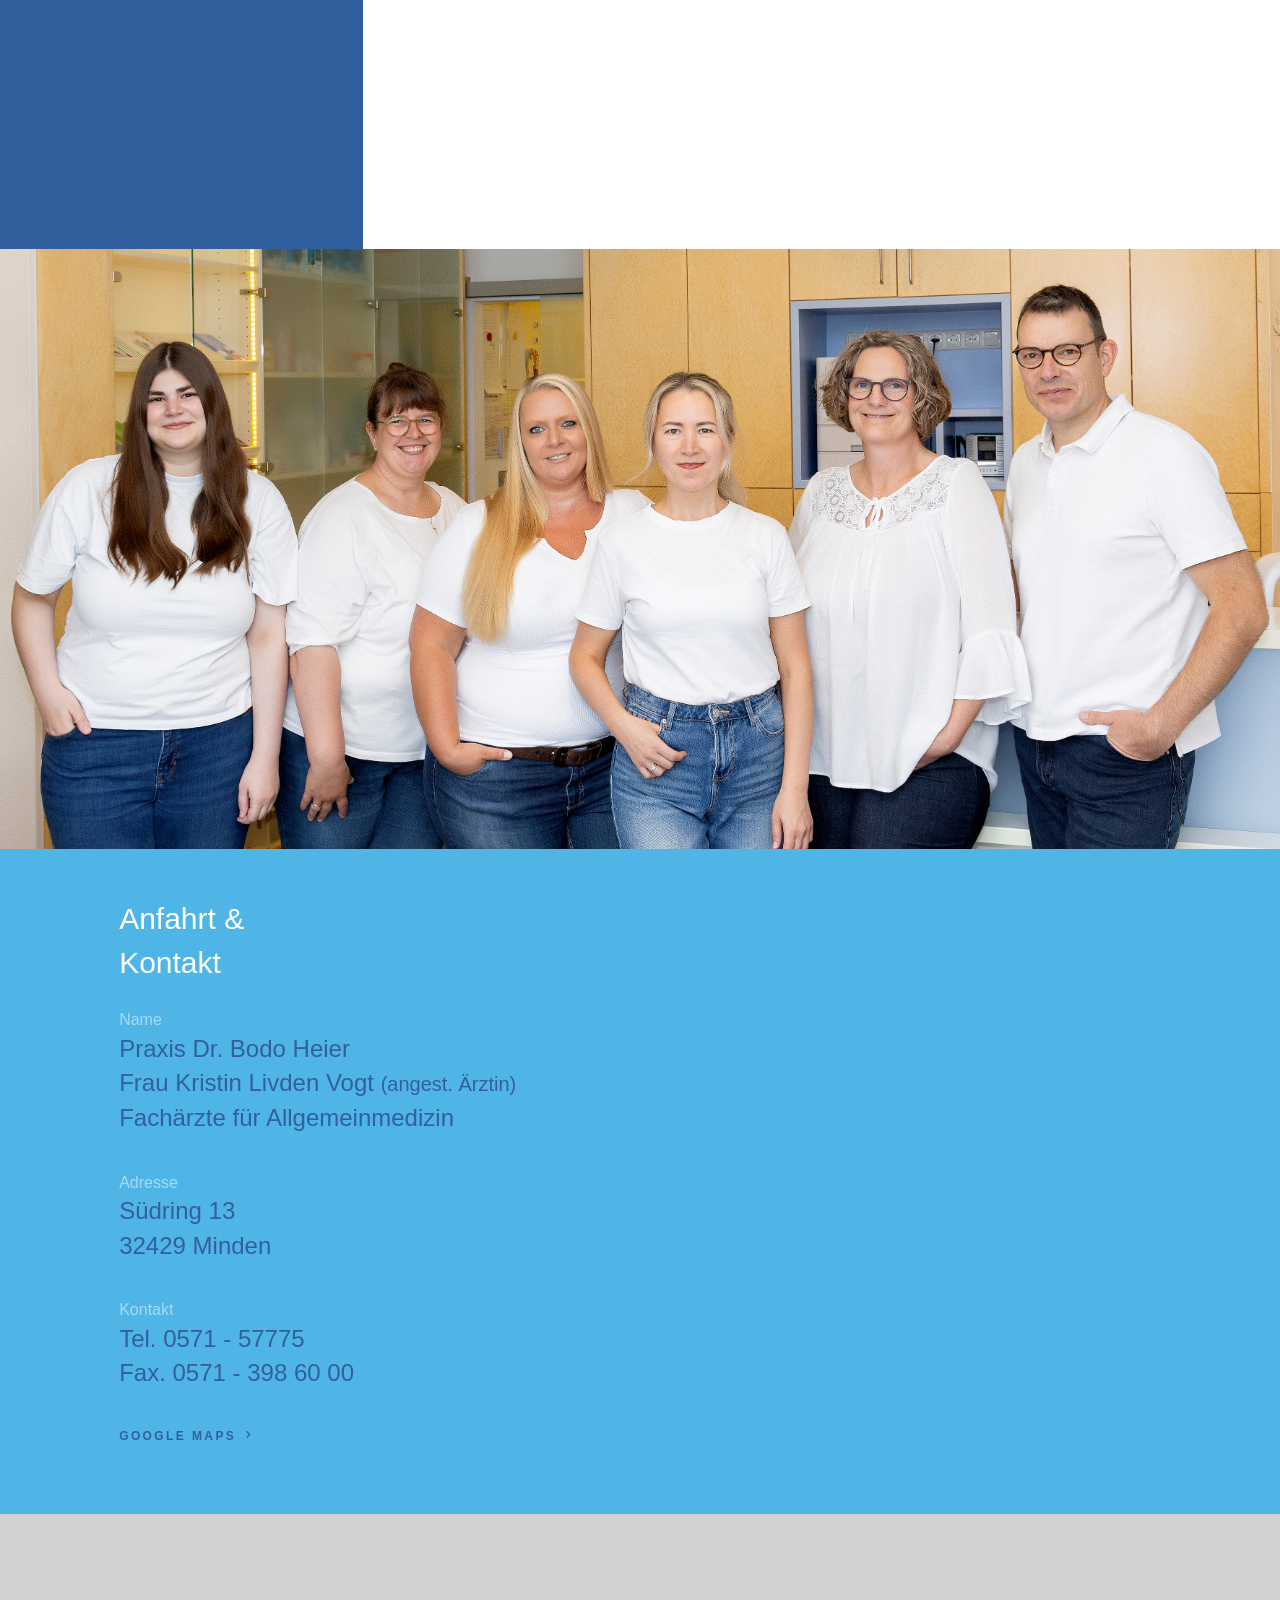
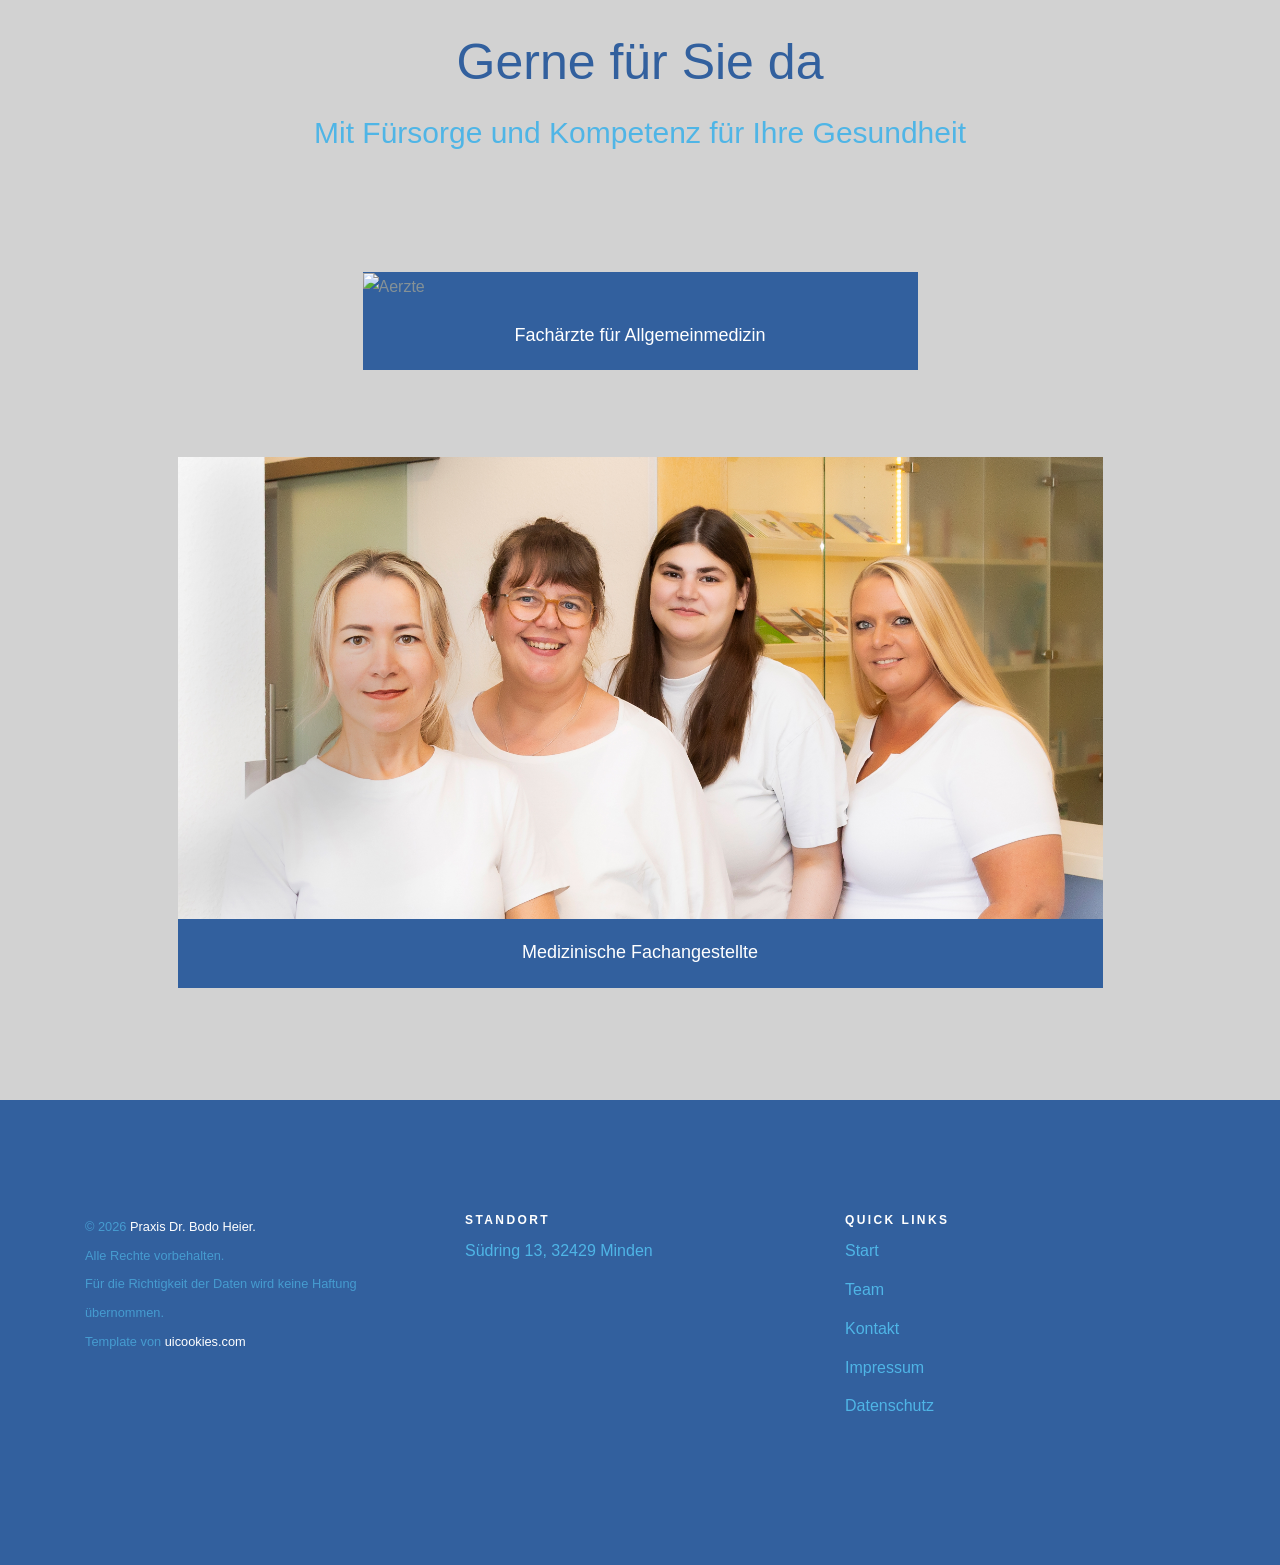
==== commit 795da335: "aendern  der bilder" ====
--- a/index.html
+++ b/index.html
@@ -84,10 +84,13 @@
 	<section class="probootstrap-features-1">
 		<div class="container">
 			<div class="row">
-				<div class="col-md probootstrap-feature-item" style="background-image: url(images/img_1.jpeg);">
+				<div class="col-md probootstrap-feature-item"
+					style="background-image: url(images/header1.jpeg); background-position: top;">
 					<div class="probootstrap-feature-item-text">
-						<span class="icon"><i class="flaticon-first-aid-kit display-4"></i></span>
-						<h2><span>Kirstin Livden Vogt & <br> Bodo Heier</span></h2>
+						<span class="icon"><i class="flaticon-first-aid-kit display-4"
+								style="color: #32609e !important;"></i></span>
+						<h2><span style="color: #32609e !important;">Kristin Livden Vogt & <br>Dr. Bodo
+								Heier</span></h2>
 					</div>
 				</div>
 				<div class="col-md probootstrap-opening">
@@ -304,7 +307,7 @@
 											<th scope="row" class="border-right d-none d-md-table-cell">Vormittags</th>
 											<td>09:00 – 13:00</td>
 											<td>09:00 – 12:30</td>
-											<td> – </td>
+											<td>09:00 – 13:00</td>
 											<td>09:00 – 13:00</td>
 											<td>09:00 – 12:00</td>
 										</tr>
@@ -318,6 +321,8 @@
 										</tr>
 									</tbody>
 								</table>
+								<h3>Sprechstunde bei akuten Beschwerden</h3>
+								<p>Montags bis Freitags 08:00 – 09:00.</p>
 							</div>
 
 						</div>
@@ -496,17 +501,18 @@
 			</div>
 		</div>
 	</section>
-	<section class="probootstrap-section overlay bg-image" style="background-image: url(images/bg_1.jpeg)">
-		<div class="container">
-			<div class="row">
-				<div class="col-md-12 text-center">
-					<h2 class="text-white display-4">Gerne für Sie da</h2>
-					<p class="text-white mb-5 lead">Mit Fürsorge und Kompetenz, für Ihre Gesundheit</p>
-					<div class="row justify-content-center mb-5">
+	<section class="probootstrap-section bg-image"
+		style="background-image: url(images/Gesamtteam.JPG); background-position: top; height: 600px;">
+		<div class="container">
+			<div class="row mt-5 pt-5">
+				<!-- <div class="col-md-12 text-center mt-5 pt-3">
+					<h2 class="text-white display-4 mt-5 pt-5">Gerne für Sie da</h2>
+					<p class="text-white mb-5 lead">Mit Fürsorge und Kompetenz, für Ihre Gesundheit</p> -->
+				<!-- <div class="row justify-content-center mb-5">
 						<div class="col-md-4"><a href="#anfahrt" class="btn btn-secondary btn-block">Anfahrt <span
 									class="icon-arrow-right"></span></a></div>
-					</div>
-				</div>
+					</div> -->
+				<!-- </div> -->
 			</div>
 		</div>
 	</section>
@@ -519,8 +525,8 @@
 				<div class="col-md-1">
 
 				</div>
-				<div class="col-md-5 pr-md-5 pr-0 pt-md-5 pt-0 pb-md-5 pb-0">
-					<h2 class="h1 mb-4 text-white">Anfahrt & <br> Kontakt</h2>
+				<div class="col-md-5 pr-md-5 pr-0 pt-0 pb-md-5 pb-0">
+					<h2 class="h1 mb-4 text-white mt-5">Anfahrt & <br> Kontakt</h2>
 					<ul class="probootstrap-blog-list list-unstyled">
 						<li>
 							<h2 class="text-white" style="color: white !important;"><span class="date">Name</span><a
@@ -538,7 +544,7 @@
 					</ul>
 					<p><a href="#" class="arrow-link">Google Maps <i class="icon-chevron-right"></i></a></p>
 				</div>
-				<div class="col-md-6 probootstrap-aside-stretch-right">
+				<div class="col-md-6 p-0 m-0">
 					<iframe
 						src="https://www.google.com/maps/embed?pb=!1m18!1m12!1m3!1d2441.397034377203!2d8.87120725211597!3d52.27249357966892!2m3!1f0!2f0!3f0!3m2!1i1024!2i768!4f13.1!3m3!1m2!1s0x47ba73913ad44c3b%3A0x1dc1392fa4669295!2sHerr%20Dr.%20med.%20Bodo%20Heier!5e0!3m2!1sde!2sus!4v1610801755433!5m2!1sde!2sus"
 						width="100%" height="100%" frameborder="0" style="border:0;" allowfullscreen=""
@@ -548,12 +554,13 @@
 		</div>
 	</section>
 
-	<section class="probootstrap-section bg-light" id="team">
+	<section class="probootstrap-section bg-light" id="team" style="background-color: #d2d2d2 !important;">
 		<div class="container">
 			<div class="row mb-5">
 				<div class="col-md-12 text-center">
-					<h2 class="h1">Wir sind ein Team</h2>
-					<p class="lead text-secondary">Mit Herz und Hand für Ihre Gesundheit</p>
+					<h2 class="h1" style="font-size: 50px;">Gerne für Sie da</h2>
+					<p class="lead text-secondary" style="font-size: 30px;">Mit Fürsorge und Kompetenz für Ihre
+						Gesundheit</p>
 					<div class="row justify-content-center mb-5">
 					</div>
 				</div>
@@ -561,43 +568,21 @@
 			<div class="row no-gutters">
 				<div class="col-lg-3 col-md-3 col-sm-6 col-6">
 				</div>
-				<div class="col-lg-3 col-md-3 col-sm-6 col-6 prbootstrap-team">
-					<img src="images/person_4.jpeg" alt="Free Template by uicookies.com" class="img-fluid">
+				<div class="col-lg-6 col-md-3 col-sm-6 col-6 prbootstrap-team">
+					<img src="images/Ärzte.JPG" alt="Aerzte" class="img-fluid">
 					<div class="probootstrap-person-text">
-						<span class="name">Facharzt für Allgemeinmedizin</span>
-					</div>
-				</div>
-				<div class="col-lg-3 col-md-3 col-sm-6 col-6 prbootstrap-team">
-					<img src="images/person_2.jpeg" alt="Free Template by uicookies.com" class="img-fluid">
-					<div class="probootstrap-person-text">
-						<span class="name">Fachärztin für Allgemeinmedizin</span>
+						<span class="name">Fachärzte für Allgemeinmedizin</span>
 					</div>
 				</div>
 			</div>
 			<br><br><br>
 			<div class="row no-gutters">
-				<div class="col-lg-3 col-md-3 col-sm-6 col-6 prbootstrap-team">
-					<img src="images/person_1.jpeg" alt="Free Template by uicookies.com" class="img-fluid">
+				<div class="col-lg-1 col-md-3 col-sm-6 col-3">
+				</div>
+				<div class="col-lg-10 col-md-3 col-sm-6 col-6 prbootstrap-team">
+					<img src="images/MFA.JPG" alt="Aerzte" class="img-fluid">
 					<div class="probootstrap-person-text">
 						<span class="name">Medizinische Fachangestellte</span>
-					</div>
-				</div>
-				<div class="col-lg-3 col-md-3 col-sm-6 col-6 prbootstrap-team">
-					<img src="images/person_4.jpeg" alt="Free Template by uicookies.com" class="img-fluid">
-					<div class="probootstrap-person-text">
-						<span class="name">Medizinische Fachangestellte</span>
-					</div>
-				</div>
-				<div class="col-lg-3 col-md-3 col-sm-6 col-6 prbootstrap-team">
-					<img src="images/person_3.jpeg" alt="Free Template by uicookies.com" class="img-fluid">
-					<div class="probootstrap-person-text">
-						<span class="name">Medizinische Fachangestellte</span>
-					</div>
-				</div>
-				<div class="col-lg-3 col-md-3 col-sm-6 col-6 prbootstrap-team">
-					<img src="images/person_2.jpeg" alt="Free Template by uicookies.com" class="img-fluid">
-					<div class="probootstrap-person-text">
-						<span class="name">Medizinische Fachangestellte, EVA</span>
 					</div>
 				</div>
 			</div>
--- a/css/style.css
+++ b/css/style.css
@@ -1,5 +1,6 @@
 html {
-  overflow-x: hidden; }
+  overflow-x: hidden;
+}
 
 body {
   overflow-x: hidden;
@@ -7,47 +8,73 @@
   line-height: 1.8;
   font-size: 16px;
   background: #fff;
-  color: #859196; }
+  color: #859196;
+}
 
 a {
   -webkit-transition: .3s all ease;
   -o-transition: .3s all ease;
   transition: .3s all ease;
-  color: #32609e; }
-  a:hover {
-    text-decoration: none;
-    color: #32609e; }
-
-h1, h2, h3, h4, h5,
-.h1, .h2, .h3, .h4, .h5 {
+  color: #32609e;
+}
+
+a:hover {
+  text-decoration: none;
+  color: #32609e;
+}
+
+h1,
+h2,
+h3,
+h4,
+h5,
+.h1,
+.h2,
+.h3,
+.h4,
+.h5 {
   line-height: 1.45;
   font-weight: normal;
-  color: #32609e; }
-
-h1, .h1 {
-  font-size: 30px; }
-
-h2, .h2 {
-  font-size: 24px; }
-
-h3, .h3 {
-  font-size: 22px; }
-
-h5, .h4 {
-  font-size: 20px; }
-
-h5, .h5 {
-  font-size: 18px; }
+  color: #32609e;
+}
+
+h1,
+.h1 {
+  font-size: 30px;
+}
+
+h2,
+.h2 {
+  font-size: 24px;
+}
+
+h3,
+.h3 {
+  font-size: 22px;
+}
+
+h5,
+.h4 {
+  font-size: 20px;
+}
+
+h5,
+.h5 {
+  font-size: 18px;
+}
 
 .text-primary {
-  color: #32609e !important; }
+  color: #32609e !important;
+}
 
 .text-secondary {
-  color: #4fb5e6 !important; }
+  color: #4fb5e6 !important;
+}
 
 .navbar-brand {
   text-transform: uppercase;
-  letter-spacing: .1em; }
+  letter-spacing: .1em;
+}
 
 .probootstrap-navbar-dark {
   background: #32609e !important;
@@ -56,338 +83,500 @@
   right: 0;
   z-index: 3;
   padding-top: 0;
-  padding-bottom: 0; }
-  @media screen and (max-width: 991px) {
-    .probootstrap-navbar-dark {
-      top: 0;
-      position: relative; } }
-  .probootstrap-navbar-dark .navbar-nav > .nav-item > .nav-link {
-    font-size: 13px;
-    letter-spacing: .1em;
+  padding-bottom: 0;
+}
+
+@media screen and (max-width: 991px) {
+  .probootstrap-navbar-dark {
+    top: 0;
+    position: relative;
+  }
+}
+
+.probootstrap-navbar-dark .navbar-nav>.nav-item>.nav-link {
+  font-size: 13px;
+  letter-spacing: .1em;
+  padding-top: 12px;
+  padding-bottom: 12px;
+  padding-left: 20px;
+  padding-right: 20px;
+  text-transform: uppercase;
+}
+
+@media screen and (max-width: 960px) {
+  .probootstrap-navbar-dark .navbar-nav>.nav-item>.nav-link {
     padding-top: 12px;
     padding-bottom: 12px;
-    padding-left: 20px;
-    padding-right: 20px;
-    text-transform: uppercase; }
-    @media screen and (max-width: 960px) {
-      .probootstrap-navbar-dark .navbar-nav > .nav-item > .nav-link {
-        padding-top: 12px;
-        padding-bottom: 12px;
-        padding-left: 0px;
-        padding-right: 0px; } }
-  .probootstrap-navbar-dark .navbar-nav > .nav-item.probootstrap-cta a {
-    color: #fff; }
-  .probootstrap-navbar-dark .navbar-nav > .nav-item.probootstrap-seperator {
-    position: relative;
-    margin-left: 20px;
-    padding-left: 20px; }
-    @media screen and (max-width: 960px) {
-      .probootstrap-navbar-dark .navbar-nav > .nav-item.probootstrap-seperator {
-        padding-left: 0;
-        margin-left: 0; } }
-    .probootstrap-navbar-dark .navbar-nav > .nav-item.probootstrap-seperator:before {
-      position: absolute;
-      content: "";
-      top: 10px;
-      bottom: 10px;
-      left: 0;
-      width: 2px;
-      background: rgba(255, 255, 255, 0.05); }
-      @media screen and (max-width: 960px) {
-        .probootstrap-navbar-dark .navbar-nav > .nav-item.probootstrap-seperator:before {
-          display: none; } }
-  .probootstrap-navbar-dark .navbar-toggler {
-    border: none;
-    color: rgba(255, 255, 255, 0.5) !important;
-    cursor: pointer;
-    padding-right: 0;
-    text-transform: uppercase;
-    font-size: 16px;
-    letter-spacing: .1em;
-    padding-top: 12px;
-    padding-bottom: 12px;
-    padding-left: 0; }
-    .probootstrap-navbar-dark .navbar-toggler:focus, .probootstrap-navbar-dark .navbar-toggler:active {
-      outline: none; }
-  @media screen and (max-width: 576px) {
-    .probootstrap-navbar-dark .probootstrap-search-form {
-      margin-bottom: 20px; } }
-  .probootstrap-navbar-dark .probootstrap-search-form .form-group {
-    position: relative;
-    margin-bottom: 0 !important; }
-    .probootstrap-navbar-dark .probootstrap-search-form .form-group button {
-      border: none;
-      background: none; }
-      .probootstrap-navbar-dark .probootstrap-search-form .form-group button:active, .probootstrap-navbar-dark .probootstrap-search-form .form-group button:focus {
-        outline: none; }
-    .probootstrap-navbar-dark .probootstrap-search-form .form-group .icon {
-      position: absolute;
-      right: 10px;
-      top: 50%;
-      font-size: 20px;
-      -webkit-transform: translateY(-50%);
-      -ms-transform: translateY(-50%);
-      transform: translateY(-50%);
-      color: #fff;
-      line-height: 0; }
-    .probootstrap-navbar-dark .probootstrap-search-form .form-group .form-control {
-      color: #fff !important;
-      border: none;
-      background: #386cb1 !important;
-      border-radius: 0;
-      padding-left: 20px;
-      padding-right: 55px;
-      font-size: 16px;
-      -webkit-transition: .3s all ease;
-      -o-transition: .3s all ease;
-      transition: .3s all ease; }
-      .probootstrap-navbar-dark .probootstrap-search-form .form-group .form-control:focus, .probootstrap-navbar-dark .probootstrap-search-form .form-group .form-control:active {
-        background: #3b70b9 !important; }
-      .probootstrap-navbar-dark .probootstrap-search-form .form-group .form-control::-webkit-input-placeholder {
-        color: rgba(255, 255, 255, 0.7);
-        font-size: 16px; }
-      .probootstrap-navbar-dark .probootstrap-search-form .form-group .form-control::-moz-placeholder {
-        color: rgba(255, 255, 255, 0.7);
-        font-size: 16px; }
-      .probootstrap-navbar-dark .probootstrap-search-form .form-group .form-control:-ms-input-placeholder {
-        color: rgba(255, 255, 255, 0.7);
-        font-size: 16px; }
-      .probootstrap-navbar-dark .probootstrap-search-form .form-group .form-control:-moz-placeholder {
-        color: rgba(255, 255, 255, 0.7);
-        font-size: 16px; }
+    padding-left: 0px;
+    padding-right: 0px;
+  }
+}
+
+.probootstrap-navbar-dark .navbar-nav>.nav-item.probootstrap-cta a {
+  color: #fff;
+}
+
+.probootstrap-navbar-dark .navbar-nav>.nav-item.probootstrap-seperator {
+  position: relative;
+  margin-left: 20px;
+  padding-left: 20px;
+}
+
+@media screen and (max-width: 960px) {
+  .probootstrap-navbar-dark .navbar-nav>.nav-item.probootstrap-seperator {
+    padding-left: 0;
+    margin-left: 0;
+  }
+}
+
+.probootstrap-navbar-dark .navbar-nav>.nav-item.probootstrap-seperator:before {
+  position: absolute;
+  content: "";
+  top: 10px;
+  bottom: 10px;
+  left: 0;
+  width: 2px;
+  background: rgba(255, 255, 255, 0.05);
+}
+
+@media screen and (max-width: 960px) {
+  .probootstrap-navbar-dark .navbar-nav>.nav-item.probootstrap-seperator:before {
+    display: none;
+  }
+}
+
+.probootstrap-navbar-dark .navbar-toggler {
+  border: none;
+  color: rgba(255, 255, 255, 0.5) !important;
+  cursor: pointer;
+  padding-right: 0;
+  text-transform: uppercase;
+  font-size: 16px;
+  letter-spacing: .1em;
+  padding-top: 12px;
+  padding-bottom: 12px;
+  padding-left: 0;
+}
+
+.probootstrap-navbar-dark .navbar-toggler:focus,
+.probootstrap-navbar-dark .navbar-toggler:active {
+  outline: none;
+}
+
+@media screen and (max-width: 576px) {
+  .probootstrap-navbar-dark .probootstrap-search-form {
+    margin-bottom: 20px;
+  }
+}
+
+.probootstrap-navbar-dark .probootstrap-search-form .form-group {
+  position: relative;
+  margin-bottom: 0 !important;
+}
+
+.probootstrap-navbar-dark .probootstrap-search-form .form-group button {
+  border: none;
+  background: none;
+}
+
+.probootstrap-navbar-dark .probootstrap-search-form .form-group button:active,
+.probootstrap-navbar-dark .probootstrap-search-form .form-group button:focus {
+  outline: none;
+}
+
+.probootstrap-navbar-dark .probootstrap-search-form .form-group .icon {
+  position: absolute;
+  right: 10px;
+  top: 50%;
+  font-size: 20px;
+  -webkit-transform: translateY(-50%);
+  -ms-transform: translateY(-50%);
+  transform: translateY(-50%);
+  color: #fff;
+  line-height: 0;
+}
+
+.probootstrap-navbar-dark .probootstrap-search-form .form-group .form-control {
+  color: #fff !important;
+  border: none;
+  background: #386cb1 !important;
+  border-radius: 0;
+  padding-left: 20px;
+  padding-right: 55px;
+  font-size: 16px;
+  -webkit-transition: .3s all ease;
+  -o-transition: .3s all ease;
+  transition: .3s all ease;
+}
+
+.probootstrap-navbar-dark .probootstrap-search-form .form-group .form-control:focus,
+.probootstrap-navbar-dark .probootstrap-search-form .form-group .form-control:active {
+  background: #3b70b9 !important;
+}
+
+.probootstrap-navbar-dark .probootstrap-search-form .form-group .form-control::-webkit-input-placeholder {
+  color: rgba(255, 255, 255, 0.7);
+  font-size: 16px;
+}
+
+.probootstrap-navbar-dark .probootstrap-search-form .form-group .form-control::-moz-placeholder {
+  color: rgba(255, 255, 255, 0.7);
+  font-size: 16px;
+}
+
+.probootstrap-navbar-dark .probootstrap-search-form .form-group .form-control:-ms-input-placeholder {
+  color: rgba(255, 255, 255, 0.7);
+  font-size: 16px;
+}
+
+.probootstrap-navbar-dark .probootstrap-search-form .form-group .form-control:-moz-placeholder {
+  color: rgba(255, 255, 255, 0.7);
+  font-size: 16px;
+}
 
 .probootstrap-blog-appointment {
   background: #f2f2f2;
   background: #4fb5e6;
-  padding: 4em 0 0 0; }
-  .probootstrap-blog-appointment .arrow-link:hover {
-    color: #fff; }
-    .probootstrap-blog-appointment .arrow-link:hover i {
-      color: #fff; }
-  .probootstrap-blog-appointment .probootstrap-blog-list li {
-    margin-bottom: 30px; }
-    .probootstrap-blog-appointment .probootstrap-blog-list li h2 a:hover {
-      color: #fff; }
-    .probootstrap-blog-appointment .probootstrap-blog-list li h2 .date {
-      display: block;
-      font-size: 16px;
-      color: rgba(255, 255, 255, 0.5); }
+  padding: 0;
+}
+
+.probootstrap-blog-appointment .arrow-link:hover {
+  color: #fff;
+}
+
+.probootstrap-blog-appointment .arrow-link:hover i {
+  color: #fff;
+}
+
+.probootstrap-blog-appointment .probootstrap-blog-list li {
+  margin-bottom: 30px;
+}
+
+.probootstrap-blog-appointment .probootstrap-blog-list li h2 a:hover {
+  color: #fff;
+}
+
+.probootstrap-blog-appointment .probootstrap-blog-list li h2 .date {
+  display: block;
+  font-size: 16px;
+  color: rgba(255, 255, 255, 0.5);
+}
+
+.probootstrap-blog-appointment .probootstrap-aside-stretch-right {
+  position: relative;
+  margin-top: -9em;
+}
+
+@media screen and (max-width: 768px) {
   .probootstrap-blog-appointment .probootstrap-aside-stretch-right {
-    position: relative;
-    margin-top: -9em; }
-    @media screen and (max-width: 768px) {
-      .probootstrap-blog-appointment .probootstrap-aside-stretch-right {
-        margin-top: 0; } }
-  .probootstrap-blog-appointment .probootstrap-form-appointment .form-group {
-    position: relative; }
-    .probootstrap-blog-appointment .probootstrap-form-appointment .form-group .icon {
-      color: #4fb5e6;
-      top: 50%;
-      -webkit-transform: translateY(-50%);
-      -ms-transform: translateY(-50%);
-      transform: translateY(-50%);
-      position: absolute;
-      right: 10px; }
-  .probootstrap-blog-appointment .probootstrap-form-appointment .form-control::-webkit-input-placeholder {
-    /* Chrome/Opera/Safari */
-    color: rgba(255, 255, 255, 0.7);
-    font-size: 16px; }
-  .probootstrap-blog-appointment .probootstrap-form-appointment .form-control::-moz-placeholder {
-    /* Firefox 19+ */
-    color: rgba(255, 255, 255, 0.7);
-    font-size: 16px; }
-  .probootstrap-blog-appointment .probootstrap-form-appointment .form-control:-ms-input-placeholder {
-    /* IE 10+ */
-    color: rgba(255, 255, 255, 0.7);
-    font-size: 16px; }
-  .probootstrap-blog-appointment .probootstrap-form-appointment .form-control:-moz-placeholder {
-    /* Firefox 18- */
-    color: rgba(255, 255, 255, 0.7);
-    font-size: 16px; }
+    margin-top: 0;
+  }
+}
+
+.probootstrap-blog-appointment .probootstrap-form-appointment .form-group {
+  position: relative;
+}
+
+.probootstrap-blog-appointment .probootstrap-form-appointment .form-group .icon {
+  color: #4fb5e6;
+  top: 50%;
+  -webkit-transform: translateY(-50%);
+  -ms-transform: translateY(-50%);
+  transform: translateY(-50%);
+  position: absolute;
+  right: 10px;
+}
+
+.probootstrap-blog-appointment .probootstrap-form-appointment .form-control::-webkit-input-placeholder {
+  /* Chrome/Opera/Safari */
+  color: rgba(255, 255, 255, 0.7);
+  font-size: 16px;
+}
+
+.probootstrap-blog-appointment .probootstrap-form-appointment .form-control::-moz-placeholder {
+  /* Firefox 19+ */
+  color: rgba(255, 255, 255, 0.7);
+  font-size: 16px;
+}
+
+.probootstrap-blog-appointment .probootstrap-form-appointment .form-control:-ms-input-placeholder {
+  /* IE 10+ */
+  color: rgba(255, 255, 255, 0.7);
+  font-size: 16px;
+}
+
+.probootstrap-blog-appointment .probootstrap-form-appointment .form-control:-moz-placeholder {
+  /* Firefox 18- */
+  color: rgba(255, 255, 255, 0.7);
+  font-size: 16px;
+}
 
 .probootstrap-form .form-control {
   border: 1px solid #ccc;
   color: #859196 !important;
-  border-radius: 4px; }
-  .probootstrap-form .form-control:active, .probootstrap-form .form-control:focus {
-    border: 1px solid #32609e; }
+  border-radius: 4px;
+}
+
+.probootstrap-form .form-control:active,
+.probootstrap-form .form-control:focus {
+  border: 1px solid #32609e;
+}
 
 .probootstrap-features-1 {
   position: relative;
   margin-bottom: -5em;
-  z-index: 2; }
-  .probootstrap-features-1 .container {
-    -webkit-box-shadow: 0 0 50px 0 rgba(0, 0, 0, 0.1);
-    box-shadow: 0 0 50px 0 rgba(0, 0, 0, 0.1); }
+  z-index: 2;
+}
+
+.probootstrap-features-1 .container {
+  -webkit-box-shadow: 0 0 50px 0 rgba(0, 0, 0, 0.1);
+  box-shadow: 0 0 50px 0 rgba(0, 0, 0, 0.1);
+}
+
+.probootstrap-features-1 .probootstrap-feature-item {
+  background-size: cover;
+  background-repeat: no-repeat;
+  background-position: center center;
+  position: relative;
+}
+
+@media screen and (max-width: 768px) {
   .probootstrap-features-1 .probootstrap-feature-item {
-    background-size: cover;
-    background-repeat: no-repeat;
-    background-position: center center;
-    position: relative; }
-    @media screen and (max-width: 768px) {
-      .probootstrap-features-1 .probootstrap-feature-item {
-        height: 200px; } }
-    .probootstrap-features-1 .probootstrap-feature-item:before {
-      background: rgba(0, 0, 0, 0.2);
-      content: "";
-      position: absolute;
-      top: 0;
-      left: 0;
-      right: 0;
-      bottom: 0; }
-    .probootstrap-features-1 .probootstrap-feature-item .probootstrap-feature-item-text {
-      position: absolute;
-      bottom: 20px;
-      left: 20px; }
-      .probootstrap-features-1 .probootstrap-feature-item .probootstrap-feature-item-text .icon i {
-        color: #fff; }
-    .probootstrap-features-1 .probootstrap-feature-item h2 {
-      font-size: 20px;
-      text-transform: uppercase;
-      letter-spacing: .2em;
-      color: #fff; }
-      .probootstrap-features-1 .probootstrap-feature-item h2 span {
-        display: block;
-        font-size: 13px;
-        color: rgba(255, 255, 255, 0.6); }
-  .probootstrap-features-1 .probootstrap-opening {
-    padding: 2em 1em;
-    background: #4fb5e6; }
-    .probootstrap-features-1 .probootstrap-opening h2 {
-      font-size: 20px;
-      text-transform: uppercase;
-      letter-spacing: .2em;
-      color: #fff; }
-      .probootstrap-features-1 .probootstrap-opening h2 span {
-        display: block;
-        font-size: 12px;
-        color: rgba(255, 255, 255, 0.5); }
-    .probootstrap-features-1 .probootstrap-opening .probootstrap-schedule {
-      margin-bottom: 0; }
-      .probootstrap-features-1 .probootstrap-opening .probootstrap-schedule li {
-        position: relative;
-        display: block;
-        color: #fff;
-        text-transform: uppercase;
-        border-bottom: 1px dotted rgba(255, 255, 255, 0.2);
-        padding: 10px 0; }
-        .probootstrap-features-1 .probootstrap-opening .probootstrap-schedule li span {
-          position: absolute;
-          right: 0;
-          top: 50%;
-          -webkit-transform: translateY(-50%);
-          -ms-transform: translateY(-50%);
-          transform: translateY(-50%); }
-
-.probootstrap-services > div > div > div {
-  padding-top: 9em !important; }
-  .probootstrap-services > div > div > div.probootstrap-inside {
-    padding-top: 1em !important; }
+    height: 200px;
+  }
+}
+
+.probootstrap-features-1 .probootstrap-feature-item:before {
+  content: "";
+  position: absolute;
+  top: 0;
+  left: 0;
+  right: 0;
+  bottom: 0;
+}
+
+.probootstrap-features-1 .probootstrap-feature-item .probootstrap-feature-item-text {
+  position: absolute;
+  bottom: 20px;
+  left: 20px;
+}
+
+.probootstrap-features-1 .probootstrap-feature-item .probootstrap-feature-item-text .icon i {
+  color: #fff;
+}
+
+.probootstrap-features-1 .probootstrap-feature-item h2 {
+  font-size: 20px;
+  text-transform: uppercase;
+  letter-spacing: .2em;
+  color: #fff;
+}
+
+.probootstrap-features-1 .probootstrap-feature-item h2 span {
+  display: block;
+  font-size: 13px;
+  color: rgba(255, 255, 255, 0.6);
+}
+
+.probootstrap-features-1 .probootstrap-opening {
+  padding: 2em 1em;
+  background: #4fb5e6;
+}
+
+.probootstrap-features-1 .probootstrap-opening h2 {
+  font-size: 20px;
+  text-transform: uppercase;
+  letter-spacing: .2em;
+  color: #fff;
+}
+
+.probootstrap-features-1 .probootstrap-opening h2 span {
+  display: block;
+  font-size: 12px;
+  color: rgba(255, 255, 255, 0.5);
+}
+
+.probootstrap-features-1 .probootstrap-opening .probootstrap-schedule {
+  margin-bottom: 0;
+}
+
+.probootstrap-features-1 .probootstrap-opening .probootstrap-schedule li {
+  position: relative;
+  display: block;
+  color: #fff;
+  text-transform: uppercase;
+  border-bottom: 1px dotted rgba(255, 255, 255, 0.2);
+  padding: 10px 0;
+}
+
+.probootstrap-features-1 .probootstrap-opening .probootstrap-schedule li span {
+  position: absolute;
+  right: 0;
+  top: 50%;
+  -webkit-transform: translateY(-50%);
+  -ms-transform: translateY(-50%);
+  transform: translateY(-50%);
+}
+
+.probootstrap-services>div>div>div {
+  padding-top: 9em !important;
+}
+
+.probootstrap-services>div>div>div.probootstrap-inside {
+  padding-top: 1em !important;
+}
 
 .probootstrap-contact-phone {
   font-size: 30px;
-  color: #4fb5e6; }
-  .probootstrap-contact-phone .icon {
-    border-radius: 50%;
-    width: 40px;
-    height: 40px;
-    border: 2px solid #4fb5e6;
-    position: relative; }
-    .probootstrap-contact-phone .icon i {
-      top: 50%;
-      left: 50%;
-      color: #4fb5e6;
-      font-size: 18px;
-      -webkit-transform: translate(-50%, -50%);
-      -ms-transform: translate(-50%, -50%);
-      transform: translate(-50%, -50%);
-      position: absolute; }
-  .probootstrap-contact-phone .probootstrap-text {
-    margin-top: -10px; }
-  .probootstrap-contact-phone a {
-    color: #4fb5e6; }
-  .probootstrap-contact-phone small {
-    font-size: 13px;
-    text-transform: uppercase;
-    letter-spacing: .1em; }
+  color: #4fb5e6;
+}
+
+.probootstrap-contact-phone .icon {
+  border-radius: 50%;
+  width: 40px;
+  height: 40px;
+  border: 2px solid #4fb5e6;
+  position: relative;
+}
+
+.probootstrap-contact-phone .icon i {
+  top: 50%;
+  left: 50%;
+  color: #4fb5e6;
+  font-size: 18px;
+  -webkit-transform: translate(-50%, -50%);
+  -ms-transform: translate(-50%, -50%);
+  transform: translate(-50%, -50%);
+  position: absolute;
+}
+
+.probootstrap-contact-phone .probootstrap-text {
+  margin-top: -10px;
+}
+
+.probootstrap-contact-phone a {
+  color: #4fb5e6;
+}
+
+.probootstrap-contact-phone small {
+  font-size: 13px;
+  text-transform: uppercase;
+  letter-spacing: .1em;
+}
 
 .arrow-link {
   position: relative;
   font-weight: bold;
   text-transform: uppercase;
   font-size: 12px;
-  letter-spacing: .2em; }
-  .arrow-link i {
-    -webkit-transition: .3s all ease;
-    -o-transition: .3s all ease;
-    transition: .3s all ease;
-    position: relative;
-    left: 0; }
-  .arrow-link:hover i {
-    left: 10px; }
-
-.bg-image, .probootstrap-cover {
+  letter-spacing: .2em;
+}
+
+.arrow-link i {
+  -webkit-transition: .3s all ease;
+  -o-transition: .3s all ease;
+  transition: .3s all ease;
+  position: relative;
+  left: 0;
+}
+
+.arrow-link:hover i {
+  left: 10px;
+}
+
+.bg-image,
+.probootstrap-cover {
   background-size: cover;
   background-repeat: no-repeat;
-  background-position: center center; }
+  background-position: center center;
+}
 
 .probootstrap-cover {
-  background-position: center center; }
+  background-position: center center;
+}
+
+.probootstrap-cover .probootstrap-heading {
+  font-size: 45px;
+  line-height: 1.34;
+  color: #fff;
+}
+
+@media screen and (max-width: 768px) {
   .probootstrap-cover .probootstrap-heading {
-    font-size: 45px;
-    line-height: 1.34;
-    color: #fff; }
-    @media screen and (max-width: 768px) {
-      .probootstrap-cover .probootstrap-heading {
-        font-size: 37px;
-        line-height: 1.3; } }
-  .probootstrap-cover .probootstrap-subheading, .probootstrap-cover p {
-    color: rgba(255, 255, 255, 0.5); }
-  @media screen and (max-width: 768px) {
-    .probootstrap-cover .btn {
-      width: 100% !important;
-      border: 1px solid red; } }
-  .probootstrap-cover a {
-    position: relative;
-    color: #fff; }
-    .probootstrap-cover a:before {
-      position: absolute;
-      bottom: 0;
-      left: 0;
-      right: 0;
-      background: #32609e;
-      height: 2px;
-      content: " "; }
-  .probootstrap-cover.overlay {
-    position: relative; }
-    .probootstrap-cover.overlay:before {
-      content: "";
-      background: rgba(0, 0, 0, 0.6);
-      position: absolute;
-      top: 0;
-      left: 0;
-      bottom: 0;
-      right: 0; }
-  .probootstrap-cover .probootstrap-vh-100 {
-    min-height: 700px !important; }
+    font-size: 37px;
+    line-height: 1.3;
+  }
+}
+
+.probootstrap-cover .probootstrap-subheading,
+.probootstrap-cover p {
+  color: rgba(255, 255, 255, 0.5);
+}
+
+@media screen and (max-width: 768px) {
+  .probootstrap-cover .btn {
+    width: 100% !important;
+    border: 1px solid red;
+  }
+}
+
+.probootstrap-cover a {
+  position: relative;
+  color: #fff;
+}
+
+.probootstrap-cover a:before {
+  position: absolute;
+  bottom: 0;
+  left: 0;
+  right: 0;
+  background: #32609e;
+  height: 2px;
+  content: " ";
+}
+
+.probootstrap-cover.overlay {
+  position: relative;
+}
+
+.probootstrap-cover.overlay:before {
+  content: "";
+  background: rgba(0, 0, 0, 0.6);
+  position: absolute;
+  top: 0;
+  left: 0;
+  bottom: 0;
+  right: 0;
+}
+
+.probootstrap-cover .probootstrap-vh-100 {
+  min-height: 700px !important;
+}
 
 .probootstrap-uppercase {
   letter-spacing: .1em;
-  font-size: 30px; }
+  font-size: 30px;
+}
 
 .btn-outline-primary {
   border-color: #32609e !important;
-  color: #32609e; }
-  .btn-outline-primary:hover {
-    background: none;
-    color: #32609e; }
+  color: #32609e;
+}
+
+.btn-outline-primary:hover {
+  background: none;
+  color: #32609e;
+}
 
 .btn-outline-secondary {
   border-color: #4fb5e6 !important;
-  color: #4fb5e6; }
-  .btn-outline-secondary:hover {
-    background: none;
-    color: #4fb5e6; }
+  color: #4fb5e6;
+}
+
+.btn-outline-secondary:hover {
+  background: none;
+  color: #4fb5e6;
+}
 
 .btn {
   border-radius: 4px;
@@ -396,107 +585,163 @@
   letter-spacing: .2em;
   text-transform: uppercase;
   font-weight: bold;
-  cursor: pointer; }
-  .btn.btn-sm {
-    padding: 10px 20px;
-    font-size: 12px; }
-  .btn:before {
-    display: none; }
-  .btn:hover, .btn:active, .btn:focus {
-    outline: none;
-    -webkit-box-shadow: none;
-    box-shadow: none; }
-  .btn.btn-primary {
-    background: #32609e;
-    border-color: #32609e;
-    color: #fff; }
-    .btn.btn-primary:hover, .btn.btn-primary:focus, .btn.btn-primary:active {
-      border-color: #264877;
-      background: #264877; }
-  .btn.btn-secondary {
-    background: #4fb5e6;
-    border-color: #4fb5e6;
-    color: #fff; }
-    .btn.btn-secondary:hover, .btn.btn-secondary:focus, .btn.btn-secondary:active {
-      border-color: #22a2e0;
-      background: #22a2e0; }
-  .btn.btn-outline-white {
-    border-color: rgba(255, 255, 255, 0.2);
-    background: none; }
-    .btn.btn-outline-white:hover, .btn.btn-outline-white:focus, .btn.btn-outline-white:active {
-      background: #fff;
-      border-color: #fff;
-      color: #000; }
+  cursor: pointer;
+}
+
+.btn.btn-sm {
+  padding: 10px 20px;
+  font-size: 12px;
+}
+
+.btn:before {
+  display: none;
+}
+
+.btn:hover,
+.btn:active,
+.btn:focus {
+  outline: none;
+  -webkit-box-shadow: none;
+  box-shadow: none;
+}
+
+.btn.btn-primary {
+  background: #32609e;
+  border-color: #32609e;
+  color: #fff;
+}
+
+.btn.btn-primary:hover,
+.btn.btn-primary:focus,
+.btn.btn-primary:active {
+  border-color: #264877;
+  background: #264877;
+}
+
+.btn.btn-secondary {
+  background: #4fb5e6;
+  border-color: #4fb5e6;
+  color: #fff;
+}
+
+.btn.btn-secondary:hover,
+.btn.btn-secondary:focus,
+.btn.btn-secondary:active {
+  border-color: #22a2e0;
+  background: #22a2e0;
+}
+
+.btn.btn-outline-white {
+  border-color: rgba(255, 255, 255, 0.2);
+  background: none;
+}
+
+.btn.btn-outline-white:hover,
+.btn.btn-outline-white:focus,
+.btn.btn-outline-white:active {
+  background: #fff;
+  border-color: #fff;
+  color: #000;
+}
 
 .probootstrap-aside-stretch-left,
 .probootstrap-aside-stretch-right {
-  background: #32609e; }
-  .probootstrap-aside-stretch-left a,
-  .probootstrap-aside-stretch-right a {
-    color: #4fb5e6; }
-    .probootstrap-aside-stretch-left a:hover,
-    .probootstrap-aside-stretch-right a:hover {
-      color: #fff; }
-  .probootstrap-aside-stretch-left:before,
-  .probootstrap-aside-stretch-right:before {
-    position: absolute;
-    top: 0;
-    right: 100%;
-    bottom: 0;
-    background: #32609e;
-    content: "";
-    width: 370%; }
-  .probootstrap-aside-stretch-left h2,
-  .probootstrap-aside-stretch-right h2 {
-    letter-spacing: .1em;
-    text-transform: uppercase;
-    color: rgba(255, 255, 255, 0.9);
-    padding-bottom: 20px;
-    margin-bottom: 30px;
-    position: relative; }
-    .probootstrap-aside-stretch-left h2:after,
-    .probootstrap-aside-stretch-right h2:after {
-      position: absolute;
-      bottom: 0;
-      left: 0;
-      content: "";
-      width: 60px;
-      height: 2px;
-      background: rgba(255, 255, 255, 0.2); }
-  .probootstrap-aside-stretch-left .probootstrap-light li,
-  .probootstrap-aside-stretch-right .probootstrap-light li {
-    margin-bottom: 10px;
-    display: block; }
-    .probootstrap-aside-stretch-left .probootstrap-light li a,
-    .probootstrap-aside-stretch-right .probootstrap-light li a {
-      color: #4fb5e6;
-      display: block; }
-      .probootstrap-aside-stretch-left .probootstrap-light li a:hover,
-      .probootstrap-aside-stretch-right .probootstrap-light li a:hover {
-        color: #fff; }
-    .probootstrap-aside-stretch-left .probootstrap-light li.active a,
-    .probootstrap-aside-stretch-right .probootstrap-light li.active a {
-      color: #fff !important; }
+  background: #32609e;
+}
+
+.probootstrap-aside-stretch-left a,
+.probootstrap-aside-stretch-right a {
+  color: #4fb5e6;
+}
+
+.probootstrap-aside-stretch-left a:hover,
+.probootstrap-aside-stretch-right a:hover {
+  color: #fff;
+}
+
+.probootstrap-aside-stretch-left:before,
+.probootstrap-aside-stretch-right:before {
+  position: absolute;
+  top: 0;
+  right: 100%;
+  bottom: 0;
+  background: #32609e;
+  content: "";
+  width: 370%;
+}
+
+.probootstrap-aside-stretch-left h2,
+.probootstrap-aside-stretch-right h2 {
+  letter-spacing: .1em;
+  text-transform: uppercase;
+  color: rgba(255, 255, 255, 0.9);
+  padding-bottom: 20px;
+  margin-bottom: 30px;
+  position: relative;
+}
+
+.probootstrap-aside-stretch-left h2:after,
+.probootstrap-aside-stretch-right h2:after {
+  position: absolute;
+  bottom: 0;
+  left: 0;
+  content: "";
+  width: 60px;
+  height: 2px;
+  background: rgba(255, 255, 255, 0.2);
+}
+
+.probootstrap-aside-stretch-left .probootstrap-light li,
+.probootstrap-aside-stretch-right .probootstrap-light li {
+  margin-bottom: 10px;
+  display: block;
+}
+
+.probootstrap-aside-stretch-left .probootstrap-light li a,
+.probootstrap-aside-stretch-right .probootstrap-light li a {
+  color: #4fb5e6;
+  display: block;
+}
+
+.probootstrap-aside-stretch-left .probootstrap-light li a:hover,
+.probootstrap-aside-stretch-right .probootstrap-light li a:hover {
+  color: #fff;
+}
+
+.probootstrap-aside-stretch-left .probootstrap-light li.active a,
+.probootstrap-aside-stretch-right .probootstrap-light li.active a {
+  color: #fff !important;
+}
 
 .probootstrap-aside-stretch-right:before {
   right: inherit;
-  left: 100%; }
+  left: 100%;
+}
 
 .probootstrap-subscribe {
   background: #4fb5e6;
-  padding: 4em 0; }
-  .probootstrap-subscribe .form-control::-webkit-input-placeholder {
-    color: rgba(255, 255, 255, 0.7);
-    font-size: 16px; }
-  .probootstrap-subscribe .form-control::-moz-placeholder {
-    color: rgba(255, 255, 255, 0.7);
-    font-size: 16px; }
-  .probootstrap-subscribe .form-control:-ms-input-placeholder {
-    color: rgba(255, 255, 255, 0.7);
-    font-size: 16px; }
-  .probootstrap-subscribe .form-control:-moz-placeholder {
-    color: rgba(255, 255, 255, 0.7);
-    font-size: 16px; }
+  padding: 4em 0;
+}
+
+.probootstrap-subscribe .form-control::-webkit-input-placeholder {
+  color: rgba(255, 255, 255, 0.7);
+  font-size: 16px;
+}
+
+.probootstrap-subscribe .form-control::-moz-placeholder {
+  color: rgba(255, 255, 255, 0.7);
+  font-size: 16px;
+}
+
+.probootstrap-subscribe .form-control:-ms-input-placeholder {
+  color: rgba(255, 255, 255, 0.7);
+  font-size: 16px;
+}
+
+.probootstrap-subscribe .form-control:-moz-placeholder {
+  color: rgba(255, 255, 255, 0.7);
+  font-size: 16px;
+}
 
 .prbootstrap-team {
   background: #32609e;
@@ -504,36 +749,51 @@
   -o-transition: .2s all ease;
   transition: .2s all ease;
   position: relative;
-  top: 0; }
+  top: 0;
+}
+
+.prbootstrap-team:hover {
+  background: #4fb5e6;
+  -webkit-box-shadow: 0 0 40px 0 rgba(0, 0, 0, 0.2);
+  box-shadow: 0 0 40px 0 rgba(0, 0, 0, 0.2);
+  position: relative;
+  z-index: 2;
+  top: -20px;
+}
+
+@media screen and (max-width: 768px) {
   .prbootstrap-team:hover {
-    background: #4fb5e6;
-    -webkit-box-shadow: 0 0 40px 0 rgba(0, 0, 0, 0.2);
-    box-shadow: 0 0 40px 0 rgba(0, 0, 0, 0.2);
-    position: relative;
-    z-index: 2;
-    top: -20px; }
-    @media screen and (max-width: 768px) {
-      .prbootstrap-team:hover {
-        top: 0; } }
+    top: 0;
+  }
+}
+
+.prbootstrap-team .probootstrap-person-text {
+  padding: 20px;
+  float: left;
+  width: 100%;
+  text-align: center;
+}
+
+@media screen and (max-width: 576px) {
   .prbootstrap-team .probootstrap-person-text {
-    padding: 20px;
-    float: left;
-    width: 100%;
-    text-align: center; }
-    @media screen and (max-width: 576px) {
-      .prbootstrap-team .probootstrap-person-text {
-        padding-left: 5px;
-        padding-right: 5px; } }
-    .prbootstrap-team .probootstrap-person-text .title {
-      display: block;
-      text-transform: uppercase;
-      color: rgba(255, 255, 255, 0.5);
-      font-size: 12px;
-      letter-spacing: .1em; }
-    .prbootstrap-team .probootstrap-person-text .name {
-      font-size: 18px;
-      color: #fff;
-      line-height: 1.2; }
+    padding-left: 5px;
+    padding-right: 5px;
+  }
+}
+
+.prbootstrap-team .probootstrap-person-text .title {
+  display: block;
+  text-transform: uppercase;
+  color: rgba(255, 255, 255, 0.5);
+  font-size: 12px;
+  letter-spacing: .1em;
+}
+
+.prbootstrap-team .probootstrap-person-text .name {
+  font-size: 18px;
+  color: #fff;
+  line-height: 1.2;
+}
 
 .form-control {
   border: none;
@@ -542,234 +802,349 @@
   border-radius: 0px;
   background: none !important;
   color: #fff !important;
-  font-size: 16px; }
-  .form-control:focus, .form-control:active {
-    border-bottom: 1px solid white; }
+  font-size: 16px;
+}
+
+.form-control:focus,
+.form-control:active {
+  border-bottom: 1px solid white;
+}
 
 textarea {
-  height: inherit !important; }
+  height: inherit !important;
+}
 
 .probootstrap-vh-100 {
-  height: 100vh; }
-  @media screen and (max-width: 960px) {
-    .probootstrap-vh-100 {
-      height: inherit;
-      padding-top: 5em;
-      padding-bottom: 5em; } }
+  height: 100vh;
+}
+
+@media screen and (max-width: 960px) {
+  .probootstrap-vh-100 {
+    height: inherit;
+    padding-top: 5em;
+    padding-bottom: 5em;
+  }
+}
 
 .probootstrap-vh-75 {
-  height: 75vh; }
-  @media screen and (max-width: 960px) {
-    .probootstrap-vh-75 {
-      height: inherit;
-      padding-top: 5em;
-      padding-bottom: 5em; } }
+  height: 75vh;
+}
+
+@media screen and (max-width: 960px) {
+  .probootstrap-vh-75 {
+    height: inherit;
+    padding-top: 5em;
+    padding-bottom: 5em;
+  }
+}
 
 .probootstrap-animate {
   opacity: 0;
-  visibility: hidden; }
+  visibility: hidden;
+}
 
 .bg-primary {
-  background: #32609e !important; }
+  background: #32609e !important;
+}
 
 .probootstrap-section.overlay {
-  position: relative; }
-  .probootstrap-section.overlay .heading {
-    color: #fff;
-    font-size: 50px; }
-  .probootstrap-section.overlay:before {
-    background: rgba(0, 0, 0, 0.5);
-    content: "";
-    position: absolute;
-    top: 0;
-    left: 0;
-    right: 0;
-    bottom: 0; }
+  position: relative;
+}
+
+.probootstrap-section.overlay .heading {
+  color: #fff;
+  font-size: 50px;
+}
+
+.probootstrap-section.overlay:before {
+  background: rgba(0, 0, 0, 0.5);
+  content: "";
+  position: absolute;
+  top: 0;
+  left: 0;
+  right: 0;
+  bottom: 0;
+}
 
 .probootstrap-section,
 .probootstrap-footer {
-  padding: 7em 0 7em 0; }
-  .probootstrap-section.probootstrap-slant,
-  .probootstrap-footer.probootstrap-slant {
-    padding: 7em 0 22em 0; }
+  padding: 7em 0 7em 0;
+}
+
+.probootstrap-section.probootstrap-slant,
+.probootstrap-footer.probootstrap-slant {
+  padding: 7em 0 22em 0;
+}
+
+.probootstrap-section .probootstrap-heading,
+.probootstrap-footer .probootstrap-heading {
+  font-size: 40px;
+  line-height: 1.5;
+}
+
+@media screen and (max-width: 768px) {
+
   .probootstrap-section .probootstrap-heading,
   .probootstrap-footer .probootstrap-heading {
-    font-size: 40px;
-    line-height: 1.5; }
-    @media screen and (max-width: 768px) {
-      .probootstrap-section .probootstrap-heading,
-      .probootstrap-footer .probootstrap-heading {
-        font-size: 30px; } }
-  .probootstrap-section.bg-light,
-  .probootstrap-footer.bg-light {
-    background: #f2f2f2 !important; }
+    font-size: 30px;
+  }
+}
+
+.probootstrap-section.bg-light,
+.probootstrap-footer.bg-light {
+  background: #f2f2f2 !important;
+}
 
 .probootstrap-bg-dark {
-  background: #263135; }
+  background: #263135;
+}
 
 .probootstrap-footer {
   background: #32609e;
-  color: #4fb5e6 !important; }
-  .probootstrap-footer a {
-    color: #4fb5e6; }
-  .probootstrap-footer p {
-    color: #4fb5e6 !important; }
-  .probootstrap-footer .heading {
-    font-size: 12px;
-    font-weight: bold;
-    color: #fff;
-    letter-spacing: .2em;
-    text-transform: uppercase; }
-  .probootstrap-footer .probootstrap-copyright p {
-    color: rgba(79, 181, 230, 0.7) !important; }
-    .probootstrap-footer .probootstrap-copyright p a {
-      color: #fff !important; }
+  color: #4fb5e6 !important;
+}
+
+.probootstrap-footer a {
+  color: #4fb5e6;
+}
+
+.probootstrap-footer p {
+  color: #4fb5e6 !important;
+}
+
+.probootstrap-footer .heading {
+  font-size: 12px;
+  font-weight: bold;
+  color: #fff;
+  letter-spacing: .2em;
+  text-transform: uppercase;
+}
+
+.probootstrap-footer .probootstrap-copyright p {
+  color: rgba(79, 181, 230, 0.7) !important;
+}
+
+.probootstrap-footer .probootstrap-copyright p a {
+  color: #fff !important;
+}
 
 .probootstrap-footer-recent-post li {
   margin-bottom: 20px;
   padding-bottom: 20px;
   display: block;
-  border-bottom: 1px solid rgba(255, 255, 255, 0.05); }
-  .probootstrap-footer-recent-post li a {
-    display: block;
-    color: #4fb5e6; }
-    .probootstrap-footer-recent-post li a span {
-      color: rgba(79, 181, 230, 0.4);
-      display: block; }
-    .probootstrap-footer-recent-post li a:hover {
-      color: #fff; }
+  border-bottom: 1px solid rgba(255, 255, 255, 0.05);
+}
+
+.probootstrap-footer-recent-post li a {
+  display: block;
+  color: #4fb5e6;
+}
+
+.probootstrap-footer-recent-post li a span {
+  color: rgba(79, 181, 230, 0.4);
+  display: block;
+}
+
+.probootstrap-footer-recent-post li a:hover {
+  color: #fff;
+}
 
 .probootstrap-footer {
-  font-size: 16px; }
-  .probootstrap-footer .probootstrap-footer-logo {
-    text-transform: uppercase;
-    letter-spacing: .1em; }
-  .probootstrap-footer .probootstrap-footer-widget h2 {
-    font-weight: normal; }
-  .probootstrap-footer p {
-    color: rgba(255, 255, 255, 0.3); }
-  .probootstrap-footer a {
-    color: rgba(255, 255, 255, 0.3); }
-    .probootstrap-footer a:hover {
-      color: #32609e; }
-  .probootstrap-footer .probootstrap-heading {
-    font-size: 24px; }
-  .probootstrap-footer .probootstrap-heading-2 {
-    font-size: 14px;
-    font-weight: bold;
-    letter-spacing: .05em;
-    text-transform: uppercase;
-    color: rgba(255, 255, 255, 0.6); }
+  font-size: 16px;
+}
+
+.probootstrap-footer .probootstrap-footer-logo {
+  text-transform: uppercase;
+  letter-spacing: .1em;
+}
+
+.probootstrap-footer .probootstrap-footer-widget h2 {
+  font-weight: normal;
+}
+
+.probootstrap-footer p {
+  color: rgba(255, 255, 255, 0.3);
+}
+
+.probootstrap-footer a {
+  color: rgba(255, 255, 255, 0.3);
+}
+
+.probootstrap-footer a:hover {
+  color: #32609e;
+}
+
+.probootstrap-footer .probootstrap-heading {
+  font-size: 24px;
+}
+
+.probootstrap-footer .probootstrap-heading-2 {
+  font-size: 14px;
+  font-weight: bold;
+  letter-spacing: .05em;
+  text-transform: uppercase;
+  color: rgba(255, 255, 255, 0.6);
+}
 
 .probootstrap-footer-social {
   padding: 0;
-  margin: 0; }
-  .probootstrap-footer-social li {
-    list-style: none;
-    margin: 0 10px 10px 0;
-    display: inline-block; }
-    .probootstrap-footer-social li a {
-      font-size: 30px;
-      position: relative;
-      color: #4fb5e6; }
-      .probootstrap-footer-social li a:hover {
-        color: #fff; }
+  margin: 0;
+}
+
+.probootstrap-footer-social li {
+  list-style: none;
+  margin: 0 10px 10px 0;
+  display: inline-block;
+}
+
+.probootstrap-footer-social li a {
+  font-size: 30px;
+  position: relative;
+  color: #4fb5e6;
+}
+
+.probootstrap-footer-social li a:hover {
+  color: #fff;
+}
 
 .probootstrap-footer-links li {
-  margin-bottom: 10px; }
+  margin-bottom: 10px;
+}
 
 .probootstrap-footer-links a {
-  color: #4fb5e6; }
-  .probootstrap-footer-links a:hover, .probootstrap-footer-links a:active, .probootstrap-footer-links a:focus {
-    color: #fff; }
-
-.footer-small-nav > li {
-  display: inline-block; }
-  .footer-small-nav > li a {
-    margin: 0 10px 10px 0; }
-    .footer-small-nav > li a:hover, .footer-small-nav > li a:focus {
-      color: #32609e; }
+  color: #4fb5e6;
+}
+
+.probootstrap-footer-links a:hover,
+.probootstrap-footer-links a:active,
+.probootstrap-footer-links a:focus {
+  color: #fff;
+}
+
+.footer-small-nav>li {
+  display: inline-block;
+}
+
+.footer-small-nav>li a {
+  margin: 0 10px 10px 0;
+}
+
+.footer-small-nav>li a:hover,
+.footer-small-nav>li a:focus {
+  color: #32609e;
+}
 
 .media .probootstrap-icon {
-  width: 100px; }
-  .media .probootstrap-icon span {
-    color: #32609e; }
+  width: 100px;
+}
+
+.media .probootstrap-icon span {
+  color: #32609e;
+}
 
 .probootstrap-media {
   background: #fff;
-  border-radius: 5px; }
-  .probootstrap-media.text-center .probootstrap-icon {
-    margin: 0 auto; }
+  border-radius: 5px;
+}
+
+.probootstrap-media.text-center .probootstrap-icon {
+  margin: 0 auto;
+}
 
 .probootstrap-overflow-hidden {
-  overflow: hidden; }
+  overflow: hidden;
+}
 
 .padding-top-bottom {
   padding-top: 120px;
-  padding-bottom: 120px; }
+  padding-bottom: 120px;
+}
 
 .probootstrap-owl {
   position: relative;
-  z-index: 1; }
-  .probootstrap-owl .owl-nav {
-    position: absolute;
-    top: 50%;
-    margin-top: -50px;
-    z-index: 10;
-    left: 0;
-    right: 0;
-    opacity: 0;
-    visibility: hidden;
-    -webkit-transition: .3s all ease;
-    -o-transition: .3s all ease;
-    transition: .3s all ease; }
-    .probootstrap-owl .owl-nav .owl-prev,
-    .probootstrap-owl .owl-nav .owl-next {
-      position: absolute;
-      font-size: 30px;
-      background: #32609e;
-      color: #fff;
-      padding: 10px;
-      line-height: 0; }
-    .probootstrap-owl .owl-nav .owl-prev {
-      left: 0; }
-    .probootstrap-owl .owl-nav .owl-next {
-      right: 0; }
-  .probootstrap-owl .owl-dots {
-    position: relative;
-    text-align: center;
-    margin-top: 30px; }
-    .probootstrap-owl .owl-dots .owl-dot {
-      display: inline-block;
-      zoom: 1; }
-      .probootstrap-owl .owl-dots .owl-dot span {
-        width: 10px;
-        height: 10px;
-        background: #ccc;
-        border-radius: 50%;
-        display: inline-block;
-        margin: 5px 7px; }
-      .probootstrap-owl .owl-dots .owl-dot.active span {
-        background: #32609e; }
-  .probootstrap-owl:hover .owl-nav {
-    visibility: visible;
-    opacity: 1; }
+  z-index: 1;
+}
+
+.probootstrap-owl .owl-nav {
+  position: absolute;
+  top: 50%;
+  margin-top: -50px;
+  z-index: 10;
+  left: 0;
+  right: 0;
+  opacity: 0;
+  visibility: hidden;
+  -webkit-transition: .3s all ease;
+  -o-transition: .3s all ease;
+  transition: .3s all ease;
+}
+
+.probootstrap-owl .owl-nav .owl-prev,
+.probootstrap-owl .owl-nav .owl-next {
+  position: absolute;
+  font-size: 30px;
+  background: #32609e;
+  color: #fff;
+  padding: 10px;
+  line-height: 0;
+}
+
+.probootstrap-owl .owl-nav .owl-prev {
+  left: 0;
+}
+
+.probootstrap-owl .owl-nav .owl-next {
+  right: 0;
+}
+
+.probootstrap-owl .owl-dots {
+  position: relative;
+  text-align: center;
+  margin-top: 30px;
+}
+
+.probootstrap-owl .owl-dots .owl-dot {
+  display: inline-block;
+  zoom: 1;
+}
+
+.probootstrap-owl .owl-dots .owl-dot span {
+  width: 10px;
+  height: 10px;
+  background: #ccc;
+  border-radius: 50%;
+  display: inline-block;
+  margin: 5px 7px;
+}
+
+.probootstrap-owl .owl-dots .owl-dot.active span {
+  background: #32609e;
+}
+
+.probootstrap-owl:hover .owl-nav {
+  visibility: visible;
+  opacity: 1;
+}
 
 @media screen and (max-width: 768px) {
   #map {
-    height: 400px; } }
+    height: 400px;
+  }
+}
 
 .probootstrap-counter .probootstrap-number {
   display: block;
   font-size: 72px;
   font-weight: 300;
-  color: #32609e; }
+  color: #32609e;
+}
 
 .probootstrap-counter .probootstrap-label {
   font-size: 16px;
   text-transform: uppercase;
   letter-spacing: .1em;
-  color: #b3b3b3; }
+  color: #b3b3b3;
+}
 
 #probootstrap-loader {
   position: fixed;
@@ -789,7 +1164,8 @@
   -webkit-transition: opacity .2s ease-out, visibility 0s linear .2s;
   -o-transition: opacity .2s ease-out, visibility 0s linear .2s;
   transition: opacity .2s ease-out, visibility 0s linear .2s;
-  z-index: 1000; }
+  z-index: 1000;
+}
 
 #probootstrap-loader.fullscreen {
   padding: 0;
@@ -803,14 +1179,16 @@
   background-color: #fff;
   border-radius: 0;
   -webkit-box-shadow: none;
-  box-shadow: none; }
+  box-shadow: none;
+}
 
 #probootstrap-loader.show {
   -webkit-transition: opacity .4s ease-out, visibility 0s linear 0s;
   -o-transition: opacity .4s ease-out, visibility 0s linear 0s;
   transition: opacity .4s ease-out, visibility 0s linear 0s;
   visibility: visible;
-  opacity: 1; }
+  opacity: 1;
+}
 
 #probootstrap-loader .circular {
   -webkit-animation: loader-rotate 2s linear infinite;
@@ -821,43 +1199,61 @@
   display: block;
   -webkit-transform: rotate(0deg);
   -ms-transform: rotate(0deg);
-  transform: rotate(0deg); }
+  transform: rotate(0deg);
+}
 
 #probootstrap-loader .path {
   stroke-dasharray: 1, 200;
   stroke-dashoffset: 0;
   -webkit-animation: loader-dash 1.5s ease-in-out infinite;
   animation: loader-dash 1.5s ease-in-out infinite;
-  stroke-linecap: round; }
+  stroke-linecap: round;
+}
 
 @-webkit-keyframes loader-rotate {
   100% {
     -webkit-transform: rotate(360deg);
-    transform: rotate(360deg); } }
+    transform: rotate(360deg);
+  }
+}
 
 @keyframes loader-rotate {
   100% {
     -webkit-transform: rotate(360deg);
-    transform: rotate(360deg); } }
+    transform: rotate(360deg);
+  }
+}
 
 @-webkit-keyframes loader-dash {
   0% {
     stroke-dasharray: 1, 200;
-    stroke-dashoffset: 0; }
+    stroke-dashoffset: 0;
+  }
+
   50% {
     stroke-dasharray: 89, 200;
-    stroke-dashoffset: -35px; }
+    stroke-dashoffset: -35px;
+  }
+
   100% {
     stroke-dasharray: 89, 200;
-    stroke-dashoffset: -136px; } }
+    stroke-dashoffset: -136px;
+  }
+}
 
 @keyframes loader-dash {
   0% {
     stroke-dasharray: 1, 200;
-    stroke-dashoffset: 0; }
+    stroke-dashoffset: 0;
+  }
+
   50% {
     stroke-dasharray: 89, 200;
-    stroke-dashoffset: -35px; }
+    stroke-dashoffset: -35px;
+  }
+
   100% {
     stroke-dasharray: 89, 200;
-    stroke-dashoffset: -136px; } }
+    stroke-dashoffset: -136px;
+  }
+}
